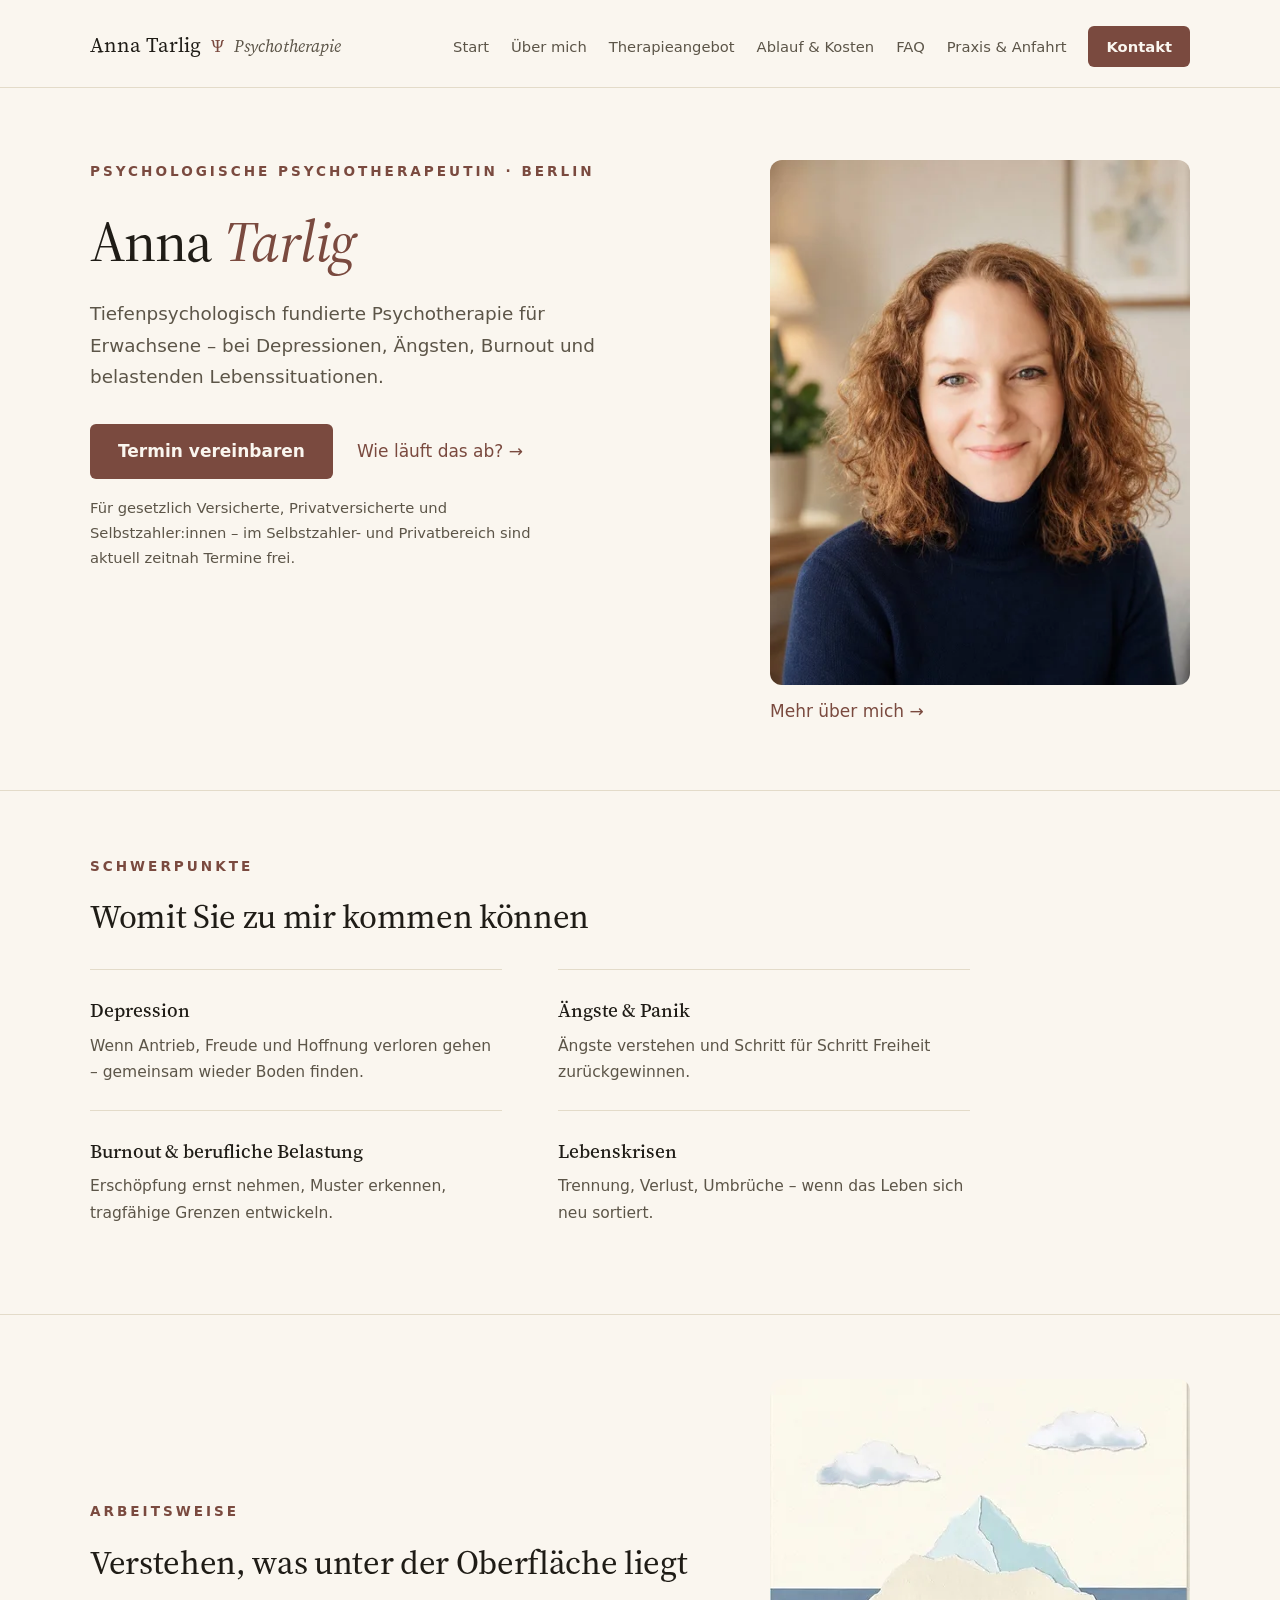
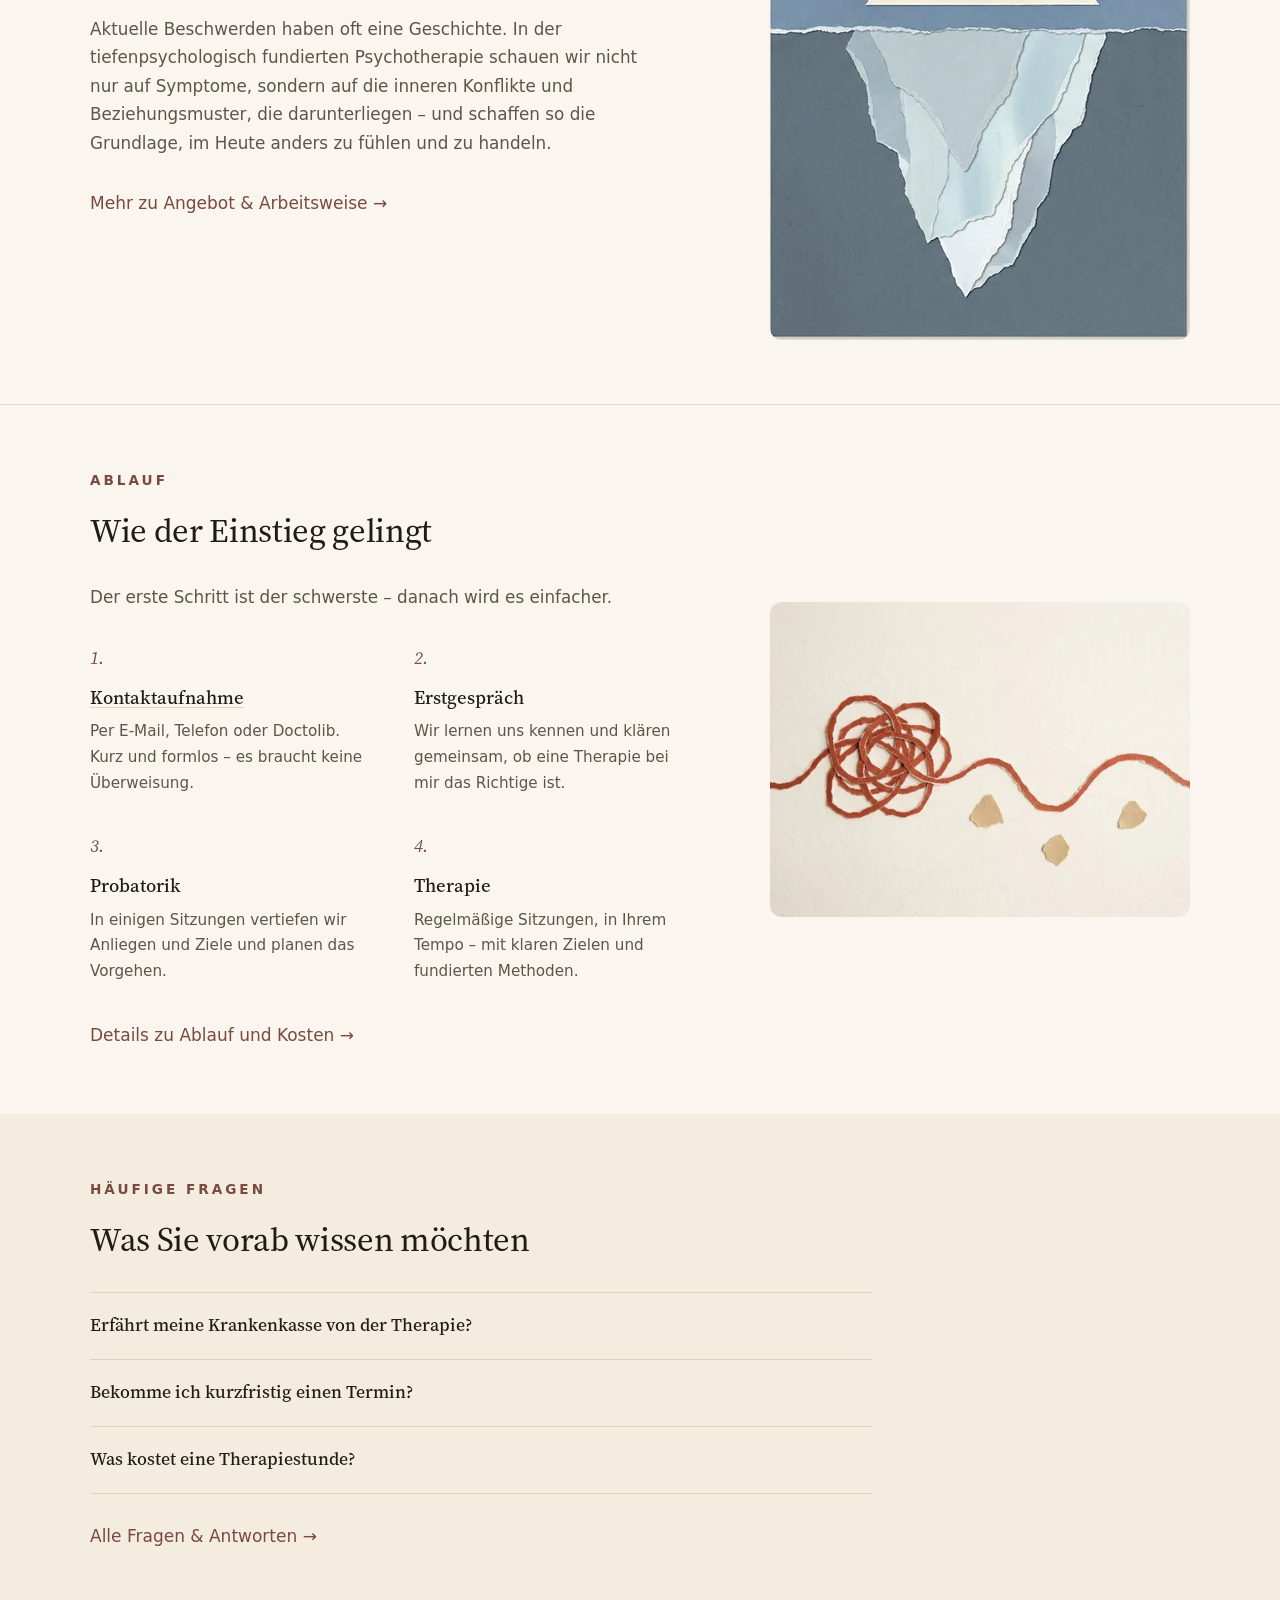
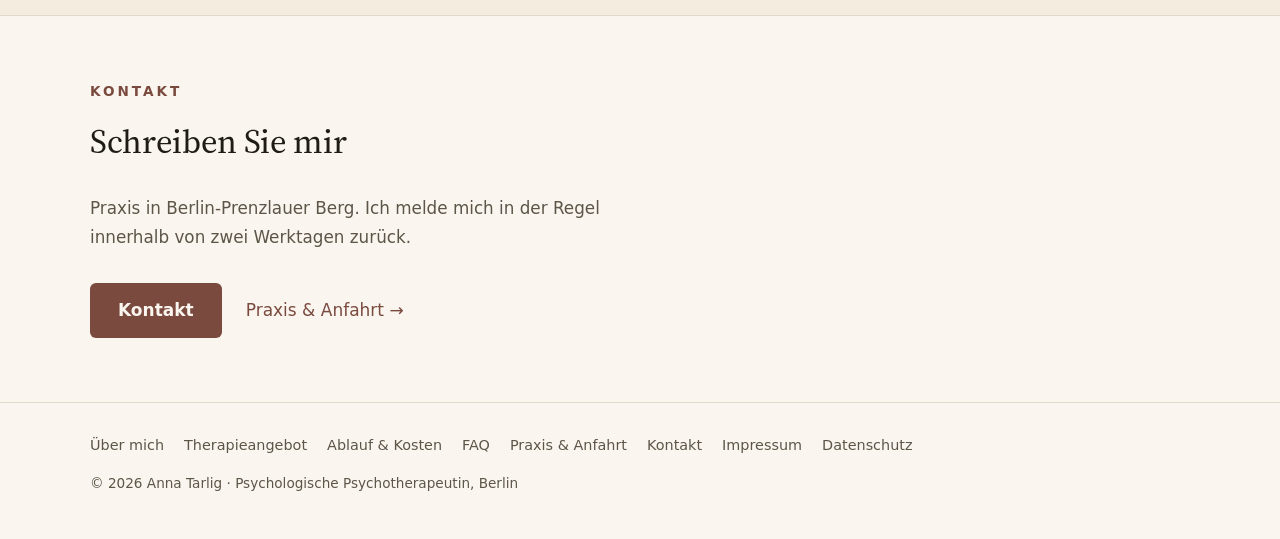
==== index.html @ 3200e22e "Deploy 22e30a7179754f30e84c5df879e52972595effe2 pragmat1c1/annatarlig-de@22e30a7179754f30e84c5df879e" ====
<!DOCTYPE html><html lang="de"> <head><meta charset="utf-8"><meta name="viewport" content="width=device-width, initial-scale=1"><title>Anna Tarlig – Psychologische Psychotherapeutin in Berlin</title><meta name="description" content="Psychotherapeutische Praxis Anna Tarlig in Berlin. Tiefenpsychologisch fundierte Psychotherapie für Erwachsene – bei Depressionen, Ängsten, Burnout und belastenden Lebenssituationen. Für gesetzlich Versicherte, Privatversicherte und Selbstzahler:innen."><link rel="canonical" href="https://annatarlig.de/"><link rel="icon" href="/favicon.ico" sizes="32x32"><link rel="icon" href="/favicon.svg" type="image/svg+xml"><link rel="icon" href="/favicon-96.png" type="image/png" sizes="96x96"><link rel="apple-touch-icon" href="/apple-touch-icon.png"><link rel="preload" href="/fonts/SourceSerif4Variable-Roman.woff2" as="font" type="font/woff2" crossorigin><meta property="og:type" content="website"><meta property="og:title" content="Anna Tarlig – Psychologische Psychotherapeutin in Berlin"><meta property="og:description" content="Psychotherapeutische Praxis Anna Tarlig in Berlin. Tiefenpsychologisch fundierte Psychotherapie für Erwachsene – bei Depressionen, Ängsten, Burnout und belastenden Lebenssituationen. Für gesetzlich Versicherte, Privatversicherte und Selbstzahler:innen."><meta property="og:url" content="https://annatarlig.de/"><meta property="og:locale" content="de_DE"><script defer src="https://api.pirsch.io/pa.js" id="pianjs" data-code="5ZBsIJ00FLK5OmA7HkaPPxYURW7zita1"></script><style>@font-face{font-family:"Source Serif 4";src:url(/fonts/SourceSerif4Variable-Roman.woff2) format("woff2-variations");font-weight:200 900;font-style:normal;font-display:swap}@font-face{font-family:"Source Serif 4";src:url(/fonts/SourceSerif4Variable-Italic.woff2) format("woff2-variations");font-weight:200 900;font-style:italic;font-display:swap}:root{--bg: #faf6ef;--surface: #f3ecdf;--ink: #1f1c16;--body: #423d33;--muted: #5c5548;--line: #e3dbc9;--line-strong: #ded3bc;--accent: #7a4a3f;--accent-dark: #5f382e;--serif: "Source Serif 4", Charter, Georgia, serif;--sans: ui-sans-serif, system-ui, -apple-system, "Segoe UI", sans-serif;--radius: 6px}*{box-sizing:border-box}html,body{overflow-x:clip}body{margin:0;background:var(--bg);color:var(--ink);font-family:var(--sans);font-size:17px;line-height:1.7;-webkit-font-smoothing:antialiased;text-rendering:optimizeLegibility}img,svg{max-width:100%;display:block}a{color:var(--accent)}a:hover{color:var(--accent-dark)}h1,h2,h3{font-family:var(--serif);font-weight:450;text-wrap:balance}.container{width:min(1100px,calc(100vw - 48px));margin-inline:auto}.site-header{position:sticky;top:0;z-index:20;background:#faf6efeb;backdrop-filter:blur(14px);-webkit-backdrop-filter:blur(14px);border-bottom:1px solid var(--line)}.header-inner{display:flex;justify-content:space-between;align-items:baseline;flex-wrap:wrap;gap:12px 32px;padding:26px 0 20px}.brand{font-family:var(--serif);font-size:1.3rem;color:var(--ink);text-decoration:none}.brand-sub{color:var(--muted);font-size:1.05rem;font-style:italic}.brand-psi{color:var(--accent);font-size:1.05rem;margin:0 .35em}.site-nav{display:flex;flex-wrap:wrap;align-items:center;gap:10px 22px;font-size:.92rem}.site-nav a{color:var(--muted);text-decoration:none}.site-nav a:hover{color:var(--ink)}.site-nav a.nav-cta{background:var(--accent);color:var(--bg);padding:8px 18px;border-radius:var(--radius);font-weight:600}.site-nav a.nav-cta:hover{background:var(--accent-dark);color:var(--bg)}.nav-toggle-box,.nav-toggle{display:none}@media(max-width:720px){.header-inner{align-items:center;padding:14px 0;gap:8px 16px}.nav-toggle{display:inline-block;font-size:1.1rem;line-height:1.2;color:var(--ink);cursor:pointer;padding:8px 14px;border:1px solid var(--line-strong);border-radius:var(--radius);user-select:none;-webkit-user-select:none}.brand-sub{font-size:.95rem}.nav-toggle-box{display:block;position:absolute;opacity:0;pointer-events:none}.nav-toggle-box:focus-visible~.nav-toggle{outline:2px solid var(--accent);outline-offset:2px}.site-nav{display:none;width:100%;flex-direction:column;align-items:flex-start;gap:2px;padding:4px 0 14px;font-size:1.05rem}.site-nav a{padding:9px 0}.site-nav a.nav-cta{margin-top:8px;padding:10px 22px}.nav-toggle-box:checked~.site-nav{display:flex}.steps{grid-template-columns:1fr}}.hero{padding:72px 0 64px}.hero-inner{display:flex;flex-wrap:wrap;align-items:flex-start;gap:48px 72px}.hero-text{flex:1 1 480px;min-width:0}.eyebrow{font-size:.85rem;letter-spacing:.22em;text-transform:uppercase;color:var(--accent);font-weight:600;margin:0 0 26px}.hero h1{font-size:clamp(2.4rem,5.5vw,3.6rem);line-height:1.1;letter-spacing:-.015em;margin:0 0 26px}.hero h1 em{font-style:italic;color:var(--accent)}.lede{font-size:1.15rem;color:var(--muted);max-width:30em;margin:0 0 32px}.hero-note{margin:16px 0 0;font-size:.92rem;color:var(--muted);max-width:32em}.hero-figure{flex:1 1 340px;max-width:420px;margin:0}.hero-figure img,.portrait{width:100%;height:auto;aspect-ratio:4 / 5;object-fit:cover;border-radius:12px}.hero-figure figcaption{padding-top:12px}.hero-portrait-link{position:relative;display:block}.hero-portrait-link:after{content:"Über mich →";position:absolute;right:14px;bottom:14px;background:#faf6efeb;color:var(--accent-dark);font-size:.9rem;font-weight:600;padding:7px 14px;border-radius:var(--radius);opacity:0;transform:translateY(4px);transition:opacity .18s ease,transform .18s ease;pointer-events:none}@media(hover:hover){.hero-portrait-link:hover:after{opacity:1;transform:none}}.btn{display:inline-block;padding:13px 28px;border-radius:var(--radius);font-weight:600;text-decoration:none}.btn-primary{background:var(--accent);color:var(--bg)}.btn-primary:hover{background:var(--accent-dark);color:var(--bg)}.btn-ghost{color:var(--accent);border:1px solid var(--line-strong)}.btn-ghost:hover{border-color:var(--accent);color:var(--accent-dark)}.btn-row{display:flex;flex-wrap:wrap;align-items:center;gap:14px 24px}.link-arrow{color:var(--accent);font-weight:500;text-decoration:none}.link-arrow:hover{text-decoration:underline}.section{border-top:1px solid var(--line);padding:64px 0}.section--surface{background:var(--surface);border-top:none}.section h2{font-size:2.1rem;letter-spacing:-.01em;margin:0 0 24px}.section .eyebrow{margin:0 0 10px}.section-intro{max-width:34em;color:var(--muted);font-size:1.05rem;margin:0 0 32px}.card-grid,.themes{display:grid;grid-template-columns:repeat(auto-fit,minmax(280px,1fr));column-gap:56px;margin-top:12px}@media(min-width:640px){.themes{grid-template-columns:repeat(2,1fr);max-width:880px}}.card,.theme{padding:24px 0;border-top:1px solid var(--line)}.card h3,.theme h3{font-weight:500;font-size:1.2rem;margin:0 0 6px}.card p,.theme p{margin:0;color:var(--muted);font-size:.97rem}.steps{display:grid;grid-template-columns:repeat(auto-fit,minmax(220px,1fr));gap:36px 40px;list-style:none;margin:0;padding:0;counter-reset:step}.steps li:before{counter-increment:step;content:counter(step) ".";display:block;font-family:var(--serif);font-style:italic;color:var(--accent);font-size:1.1rem;margin-bottom:8px}.steps h3{font-weight:500;font-size:1.15rem;margin:0 0 6px}.steps .step-link{color:inherit;text-decoration:underline;text-decoration-color:var(--line-strong);text-underline-offset:.18em}.steps .step-link:hover{color:var(--accent-dark);text-decoration-color:var(--accent-dark)}.steps p{margin:0;color:var(--muted);font-size:.95rem}.faq{max-width:46em}.faq details{border-top:1px solid var(--line-strong)}.faq details:last-child{border-bottom:1px solid var(--line-strong)}.faq summary{font-family:var(--serif);font-weight:500;font-size:1.1rem;padding:18px 0;cursor:pointer;list-style:none}.faq summary::-webkit-details-marker{display:none}.faq summary:hover{color:var(--accent)}.faq details p{margin:0;padding:0 0 20px;color:var(--muted);font-size:.97rem;max-width:38em}.page{padding:56px 0 72px}.page-narrow{max-width:44em}.page h1{font-size:clamp(2rem,4.5vw,2.8rem);line-height:1.15;letter-spacing:-.01em;margin:0 0 18px}.page .lede{font-size:1.12rem}.prose h2{font-size:1.6rem;margin:40px 0 14px}.prose h3{font-weight:500;font-size:1.2rem;margin:28px 0 10px}.prose p,.prose ul,.prose ol{color:var(--body);max-width:38em}.prose li{margin-bottom:6px}.note{background:var(--surface);border-radius:8px;padding:18px 22px;font-size:.95rem}.prose .steps{gap:32px 40px;margin:8px 0 12px}.prose .steps li:before{font-size:1.35rem;margin:0 0 4px}.prose .steps h3{margin:0 0 6px}.prose .steps p{margin:0}.media-row{display:grid;grid-template-columns:repeat(auto-fit,minmax(280px,1fr));gap:20px;margin:32px 0 36px}.media-row img{width:100%;height:450px;object-fit:cover;border-radius:12px}.map-tile{display:block;text-decoration:none}.map-credit{display:block;margin-top:6px;font-size:.78rem;color:var(--muted)}.media-split{display:flex;flex-wrap:wrap;align-items:center;gap:40px 72px}.media-split>div{flex:1 1 420px;min-width:0}.media-photo{flex:1 1 300px;width:100%;max-width:420px;height:auto;border-radius:12px;object-fit:cover}html{scroll-behavior:smooth}.prose h2[id],.prose h3[id]{scroll-margin-top:104px}.page-grid{display:grid;grid-template-columns:minmax(0,44em) 200px;gap:24px 80px;align-items:start}.page-grid>*{min-width:0}.toc{position:sticky;top:110px;border-left:1px solid var(--line);padding-left:20px}.toc-title{font-size:.72rem;letter-spacing:.18em;text-transform:uppercase;color:var(--muted);font-weight:600;margin:0 0 14px}.toc ul{list-style:none;margin:0;padding:0}.toc li{margin:0 0 9px}.toc li.toc-sub{padding-left:14px}.toc a{color:var(--muted);text-decoration:none;font-size:.88rem;line-height:1.4;display:inline-block}.toc a:hover{color:var(--ink)}.toc a.active{color:var(--accent);font-weight:600}@media(max-width:1080px){.toc{display:none}.page-grid{grid-template-columns:1fr}}.contact-grid{display:grid;grid-template-columns:repeat(auto-fit,minmax(260px,1fr));column-gap:56px}.contact-card{padding:24px 0;border-top:1px solid var(--line)}.contact-card h3{font-weight:500;font-size:1.2rem;margin:0 0 6px}.contact-card p{margin:0;color:var(--muted);font-size:.97rem}.footer{border-top:1px solid var(--line)}.footer-inner{padding:30px 0 44px;display:flex;flex-direction:column;gap:14px;color:var(--muted);font-size:.9rem}.footer-copy{font-size:.85rem}.footer-links{display:flex;flex-wrap:wrap;gap:8px 20px}.footer a{color:var(--muted);text-decoration:none}.footer a:hover{color:var(--ink)}@media(max-width:640px){.hero{padding:48px 0 40px}.section{padding:48px 0}.page{padding:40px 0 56px}}
</style></head> <body> <header class="site-header"> <div class="container header-inner"> <input type="checkbox" id="nav-toggle" class="nav-toggle-box" aria-label="Menü öffnen"> <a class="brand" href="/" aria-label="Anna Tarlig – Startseite">Anna Tarlig<span class="brand-psi" aria-hidden="true"> Ψ </span><span class="brand-sub">Psychotherapie</span></a> <label for="nav-toggle" class="nav-toggle" aria-label="Menü">☰</label> <nav class="site-nav" aria-label="Hauptnavigation"> <a href="/"> Start </a><a href="/ueber-mich"> Über mich </a><a href="/therapieangebot"> Therapieangebot </a><a href="/ablauf-und-kosten"> Ablauf &amp; Kosten </a><a href="/faq"> FAQ </a><a href="/anfahrt"> Praxis &amp; Anfahrt </a><a href="/kontakt" class="nav-cta"> Kontakt </a> </nav> </div> </header> <main>  <section class="hero"> <div class="container hero-inner"> <div class="hero-text"> <p class="eyebrow">Psychologische Psychotherapeutin · Berlin</p> <h1>Anna <em>Tarlig</em></h1> <p class="lede">
Tiefenpsychologisch fundierte Psychotherapie für Erwachsene – bei
          Depressionen, Ängsten, Burnout und belastenden Lebenssituationen.
</p> <div class="btn-row"> <a class="btn btn-primary" href="/kontakt">Termin vereinbaren</a> <a class="link-arrow" href="/ablauf-und-kosten">Wie läuft das ab? →</a> </div> <p class="hero-note">
Für gesetzlich Versicherte, Privatversicherte und Selbstzahler:innen –
          im Selbstzahler- und Privatbereich sind aktuell zeitnah Termine frei.
</p> </div> <figure class="hero-figure"> <a class="hero-portrait-link" href="/ueber-mich" tabindex="-1" aria-hidden="true"> <img src="/_astro/portrait-praxis.CuO0nkRI_16zUvw.webp" srcset="/_astro/portrait-praxis.CuO0nkRI_16zUvw.webp 1x, /_astro/portrait-praxis.CuO0nkRI_ZonUA0.webp 2x" alt="Portrait von Anna Tarlig" loading="lazy" decoding="async" width="480" height="600"> </a> <figcaption><a class="link-arrow" href="/ueber-mich">Mehr über mich →</a></figcaption> </figure> </div> </section> <section class="section"> <div class="container"> <p class="eyebrow">Schwerpunkte</p> <h2>Womit Sie zu mir kommen können</h2> <div class="themes"> <div class="theme"> <h3>Depression</h3> <p>Wenn Antrieb, Freude und Hoffnung verloren gehen – gemeinsam wieder Boden finden.</p> </div> <div class="theme"> <h3>Ängste &amp; Panik</h3> <p>Ängste verstehen und Schritt für Schritt Freiheit zurückgewinnen.</p> </div> <div class="theme"> <h3>Burnout &amp; berufliche Belastung</h3> <p>Erschöpfung ernst nehmen, Muster erkennen, tragfähige Grenzen entwickeln.</p> </div> <div class="theme"> <h3>Lebenskrisen</h3> <p>Trennung, Verlust, Umbrüche – wenn das Leben sich neu sortiert.</p> </div> </div> </div> </section> <section class="section"> <div class="container media-split"> <div> <p class="eyebrow">Arbeitsweise</p> <h2>Verstehen, was unter der Oberfläche liegt</h2> <p class="section-intro">
Aktuelle Beschwerden haben oft eine Geschichte. In der tiefenpsychologisch
          fundierten Psychotherapie schauen wir nicht nur auf Symptome, sondern auf die
          inneren Konflikte und Beziehungsmuster, die darunterliegen – und schaffen so
          die Grundlage, im Heute anders zu fühlen und zu handeln.
</p> <p style="margin: 0;"> <a class="link-arrow" href="/therapieangebot">Mehr zu Angebot &amp; Arbeitsweise →</a> </p> </div> <img src="/_astro/arbeitsweise-eisberg.Cpm59kgZ_xOhEl.webp" srcset="/_astro/arbeitsweise-eisberg.Cpm59kgZ_xOhEl.webp 1x, /_astro/arbeitsweise-eisberg.Cpm59kgZ_1yjqng.webp 2x" alt="Illustration eines Eisbergs: die kleine Spitze über der Wasserlinie, der größte Teil darunter" loading="lazy" decoding="async" width="420" height="561" class="media-photo"> </div> </section> <section class="section"> <div class="container media-split"> <div> <p class="eyebrow">Ablauf</p> <h2>Wie der Einstieg gelingt</h2> <p class="section-intro">Der erste Schritt ist der schwerste – danach wird es einfacher.</p> <ol class="steps"> <li> <h3><a href="/kontakt" class="step-link">Kontaktaufnahme</a></h3> <p>Per E-Mail, Telefon oder Doctolib. Kurz und formlos – es braucht keine Überweisung.</p> </li> <li> <h3>Erstgespräch</h3> <p>Wir lernen uns kennen und klären gemeinsam, ob eine Therapie bei mir das Richtige ist.</p> </li> <li> <h3>Probatorik</h3> <p>In einigen Sitzungen vertiefen wir Anliegen und Ziele und planen das Vorgehen.</p> </li> <li> <h3>Therapie</h3> <p>Regelmäßige Sitzungen, in Ihrem Tempo – mit klaren Zielen und fundierten Methoden.</p> </li> </ol> <p style="margin: 36px 0 0;"> <a class="link-arrow" href="/ablauf-und-kosten">Details zu Ablauf und Kosten →</a> </p> </div> <img src="/_astro/einstieg-knoten.Du-pNVfa_Z1ernKl.webp" srcset="/_astro/einstieg-knoten.Du-pNVfa_Z1ernKl.webp 1x, /_astro/einstieg-knoten.Du-pNVfa_Ze3Qzv.webp 2x" alt="Illustration: ein verworrener Faden entwirrt sich zu einer ruhigen Linie" loading="lazy" decoding="async" width="500" height="374" class="media-photo"> </div> </section> <section class="section section--surface"> <div class="container"> <p class="eyebrow">Häufige Fragen</p> <h2>Was Sie vorab wissen möchten</h2> <div class="faq"> <details> <summary>Erfährt meine Krankenkasse von der Therapie?</summary> <p>
Nicht, wenn Sie die Therapie selbst zahlen. Es entsteht kein Eintrag bei Ihrer
            Krankenkasse und keine Diagnose in Ihrer Versichertenakte.
</p> </details> <details> <summary>Bekomme ich kurzfristig einen Termin?</summary> <p>
Kassenfinanzierte Therapieplätze sind begrenzt – dort kann es zu Wartezeiten
            kommen. Im privat finanzierten Bereich bestehen derzeit freie Kapazitäten;
            ein Erstgespräch ist meist innerhalb weniger Tage möglich.
</p> </details> <details> <summary>Was kostet eine Therapiestunde?</summary> <p>
Die Abrechnung erfolgt nach der Gebührenordnung für Psychotherapeuten. Details
            finden Sie unter <a href="/ablauf-und-kosten">Ablauf &amp; Kosten</a>.
</p> </details> </div> <p style="margin: 28px 0 0;"> <a class="link-arrow" href="/faq">Alle Fragen &amp; Antworten →</a> </p> </div> </section> <section class="section"> <div class="container"> <p class="eyebrow">Kontakt</p> <h2>Schreiben Sie mir</h2> <p class="section-intro">
Praxis in Berlin-Prenzlauer Berg. Ich melde mich in der Regel innerhalb von zwei
        Werktagen zurück.
</p> <div class="btn-row"> <a class="btn btn-primary" href="/kontakt">Kontakt</a> <a class="link-arrow" href="/anfahrt">Praxis &amp; Anfahrt →</a> </div> </div> </section>  </main> <footer class="footer"> <div class="container footer-inner"> <nav class="footer-links" aria-label="Seitenübersicht"> <a href="/ueber-mich">Über mich</a> <a href="/therapieangebot">Therapieangebot</a> <a href="/ablauf-und-kosten">Ablauf &amp; Kosten</a> <a href="/faq">FAQ</a> <a href="/anfahrt">Praxis &amp; Anfahrt</a> <a href="/kontakt">Kontakt</a> <a href="/impressum">Impressum</a> <a href="/datenschutz">Datenschutz</a> </nav> <span class="footer-copy">&copy; 2026 Anna Tarlig · Psychologische Psychotherapeutin, Berlin</span> </div> </footer> </body></html>
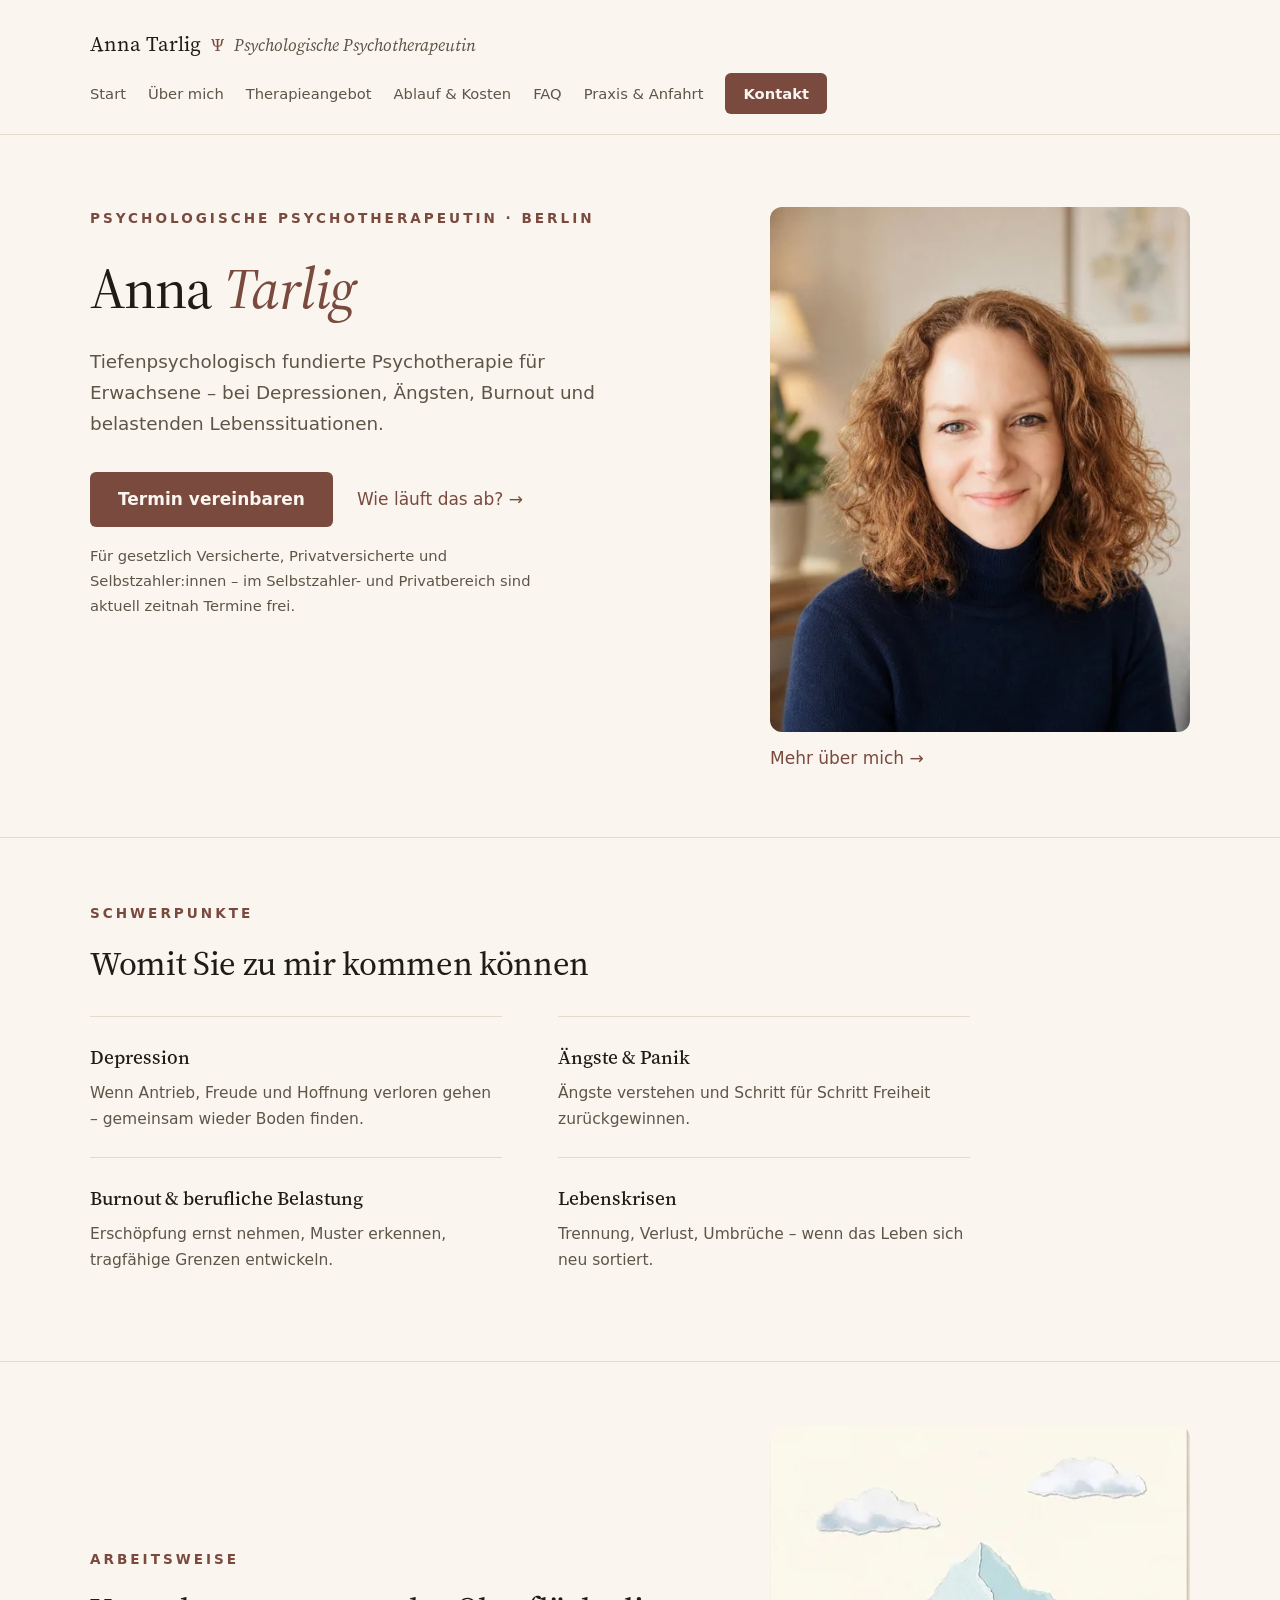
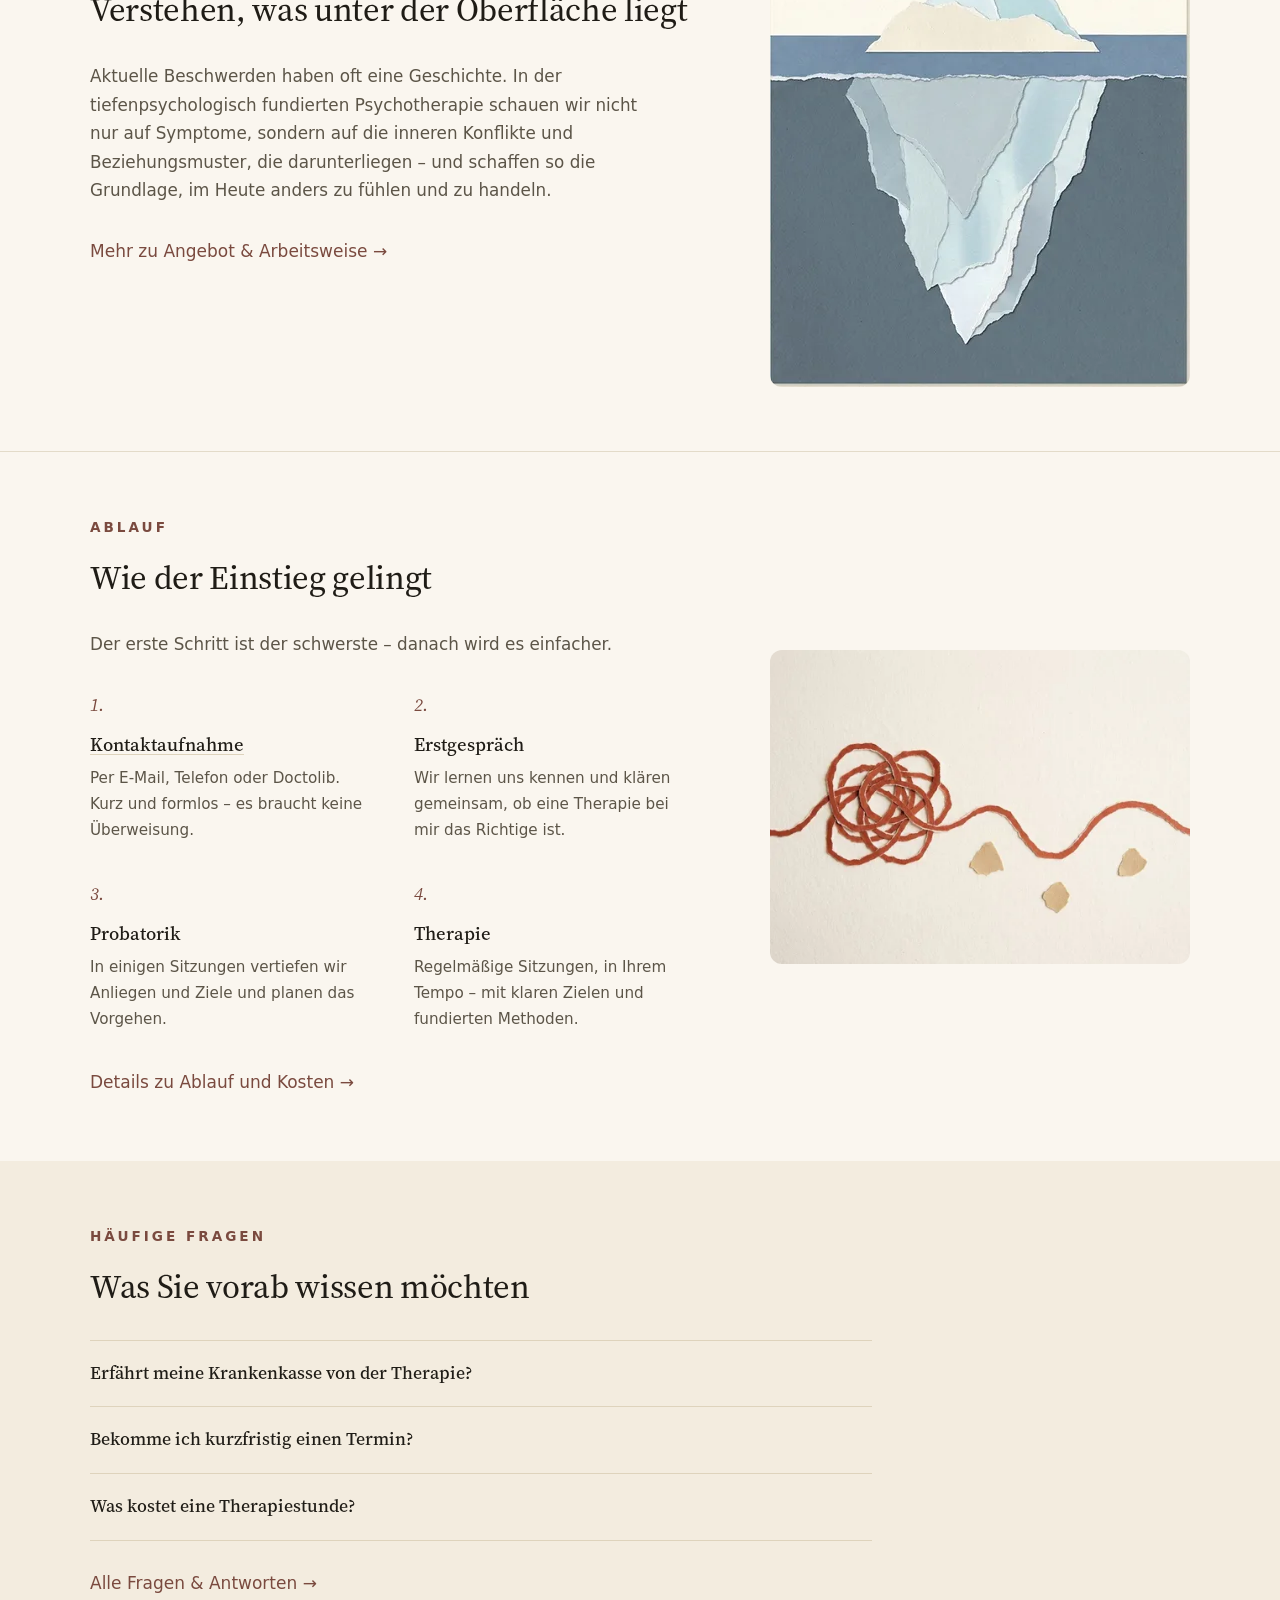
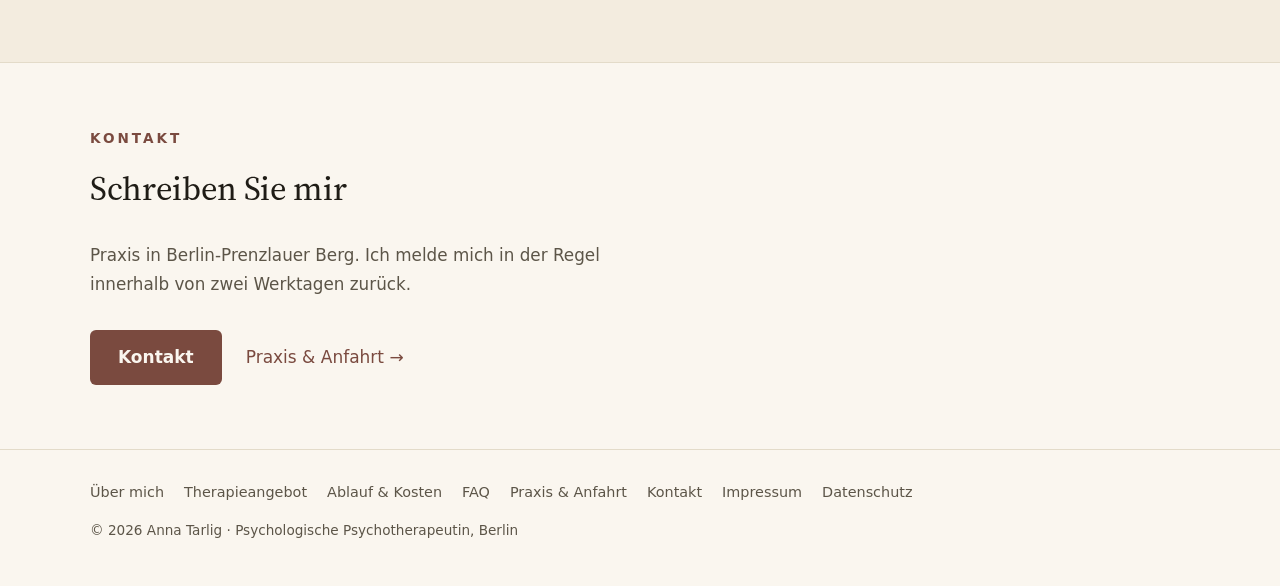
==== commit 4590928c: "Deploy a2d507a23e768c5dd27d3b15796784d0c03cbc42 pragmat1c1/annatarlig-de@a2d507a23e768c5dd27d3b15796" ====
--- a/index.html
+++ b/index.html
@@ -1,5 +1,5 @@
-<!DOCTYPE html><html lang="de"> <head><meta charset="utf-8"><meta name="viewport" content="width=device-width, initial-scale=1"><title>Anna Tarlig – Psychologische Psychotherapeutin in Berlin</title><meta name="description" content="Psychotherapeutische Praxis Anna Tarlig in Berlin. Tiefenpsychologisch fundierte Psychotherapie für Erwachsene – bei Depressionen, Ängsten, Burnout und belastenden Lebenssituationen. Für gesetzlich Versicherte, Privatversicherte und Selbstzahler:innen."><link rel="canonical" href="https://annatarlig.de/"><link rel="icon" href="/favicon.ico" sizes="32x32"><link rel="icon" href="/favicon.svg" type="image/svg+xml"><link rel="icon" href="/favicon-96.png" type="image/png" sizes="96x96"><link rel="apple-touch-icon" href="/apple-touch-icon.png"><link rel="preload" href="/fonts/SourceSerif4Variable-Roman.woff2" as="font" type="font/woff2" crossorigin><meta property="og:type" content="website"><meta property="og:title" content="Anna Tarlig – Psychologische Psychotherapeutin in Berlin"><meta property="og:description" content="Psychotherapeutische Praxis Anna Tarlig in Berlin. Tiefenpsychologisch fundierte Psychotherapie für Erwachsene – bei Depressionen, Ängsten, Burnout und belastenden Lebenssituationen. Für gesetzlich Versicherte, Privatversicherte und Selbstzahler:innen."><meta property="og:url" content="https://annatarlig.de/"><meta property="og:locale" content="de_DE"><script defer src="https://api.pirsch.io/pa.js" id="pianjs" data-code="5ZBsIJ00FLK5OmA7HkaPPxYURW7zita1"></script><style>@font-face{font-family:"Source Serif 4";src:url(/fonts/SourceSerif4Variable-Roman.woff2) format("woff2-variations");font-weight:200 900;font-style:normal;font-display:swap}@font-face{font-family:"Source Serif 4";src:url(/fonts/SourceSerif4Variable-Italic.woff2) format("woff2-variations");font-weight:200 900;font-style:italic;font-display:swap}:root{--bg: #faf6ef;--surface: #f3ecdf;--ink: #1f1c16;--body: #423d33;--muted: #5c5548;--line: #e3dbc9;--line-strong: #ded3bc;--accent: #7a4a3f;--accent-dark: #5f382e;--serif: "Source Serif 4", Charter, Georgia, serif;--sans: ui-sans-serif, system-ui, -apple-system, "Segoe UI", sans-serif;--radius: 6px}*{box-sizing:border-box}html,body{overflow-x:clip}body{margin:0;background:var(--bg);color:var(--ink);font-family:var(--sans);font-size:17px;line-height:1.7;-webkit-font-smoothing:antialiased;text-rendering:optimizeLegibility}img,svg{max-width:100%;display:block}a{color:var(--accent)}a:hover{color:var(--accent-dark)}h1,h2,h3{font-family:var(--serif);font-weight:450;text-wrap:balance}.container{width:min(1100px,calc(100vw - 48px));margin-inline:auto}.site-header{position:sticky;top:0;z-index:20;background:#faf6efeb;backdrop-filter:blur(14px);-webkit-backdrop-filter:blur(14px);border-bottom:1px solid var(--line)}.header-inner{display:flex;justify-content:space-between;align-items:baseline;flex-wrap:wrap;gap:12px 32px;padding:26px 0 20px}.brand{font-family:var(--serif);font-size:1.3rem;color:var(--ink);text-decoration:none}.brand-sub{color:var(--muted);font-size:1.05rem;font-style:italic}.brand-psi{color:var(--accent);font-size:1.05rem;margin:0 .35em}.site-nav{display:flex;flex-wrap:wrap;align-items:center;gap:10px 22px;font-size:.92rem}.site-nav a{color:var(--muted);text-decoration:none}.site-nav a:hover{color:var(--ink)}.site-nav a.nav-cta{background:var(--accent);color:var(--bg);padding:8px 18px;border-radius:var(--radius);font-weight:600}.site-nav a.nav-cta:hover{background:var(--accent-dark);color:var(--bg)}.nav-toggle-box,.nav-toggle{display:none}@media(max-width:720px){.header-inner{align-items:center;padding:14px 0;gap:8px 16px}.nav-toggle{display:inline-block;font-size:1.1rem;line-height:1.2;color:var(--ink);cursor:pointer;padding:8px 14px;border:1px solid var(--line-strong);border-radius:var(--radius);user-select:none;-webkit-user-select:none}.brand-sub{font-size:.95rem}.nav-toggle-box{display:block;position:absolute;opacity:0;pointer-events:none}.nav-toggle-box:focus-visible~.nav-toggle{outline:2px solid var(--accent);outline-offset:2px}.site-nav{display:none;width:100%;flex-direction:column;align-items:flex-start;gap:2px;padding:4px 0 14px;font-size:1.05rem}.site-nav a{padding:9px 0}.site-nav a.nav-cta{margin-top:8px;padding:10px 22px}.nav-toggle-box:checked~.site-nav{display:flex}.steps{grid-template-columns:1fr}}.hero{padding:72px 0 64px}.hero-inner{display:flex;flex-wrap:wrap;align-items:flex-start;gap:48px 72px}.hero-text{flex:1 1 480px;min-width:0}.eyebrow{font-size:.85rem;letter-spacing:.22em;text-transform:uppercase;color:var(--accent);font-weight:600;margin:0 0 26px}.hero h1{font-size:clamp(2.4rem,5.5vw,3.6rem);line-height:1.1;letter-spacing:-.015em;margin:0 0 26px}.hero h1 em{font-style:italic;color:var(--accent)}.lede{font-size:1.15rem;color:var(--muted);max-width:30em;margin:0 0 32px}.hero-note{margin:16px 0 0;font-size:.92rem;color:var(--muted);max-width:32em}.hero-figure{flex:1 1 340px;max-width:420px;margin:0}.hero-figure img,.portrait{width:100%;height:auto;aspect-ratio:4 / 5;object-fit:cover;border-radius:12px}.hero-figure figcaption{padding-top:12px}.hero-portrait-link{position:relative;display:block}.hero-portrait-link:after{content:"Über mich →";position:absolute;right:14px;bottom:14px;background:#faf6efeb;color:var(--accent-dark);font-size:.9rem;font-weight:600;padding:7px 14px;border-radius:var(--radius);opacity:0;transform:translateY(4px);transition:opacity .18s ease,transform .18s ease;pointer-events:none}@media(hover:hover){.hero-portrait-link:hover:after{opacity:1;transform:none}}.btn{display:inline-block;padding:13px 28px;border-radius:var(--radius);font-weight:600;text-decoration:none}.btn-primary{background:var(--accent);color:var(--bg)}.btn-primary:hover{background:var(--accent-dark);color:var(--bg)}.btn-ghost{color:var(--accent);border:1px solid var(--line-strong)}.btn-ghost:hover{border-color:var(--accent);color:var(--accent-dark)}.btn-row{display:flex;flex-wrap:wrap;align-items:center;gap:14px 24px}.link-arrow{color:var(--accent);font-weight:500;text-decoration:none}.link-arrow:hover{text-decoration:underline}.section{border-top:1px solid var(--line);padding:64px 0}.section--surface{background:var(--surface);border-top:none}.section h2{font-size:2.1rem;letter-spacing:-.01em;margin:0 0 24px}.section .eyebrow{margin:0 0 10px}.section-intro{max-width:34em;color:var(--muted);font-size:1.05rem;margin:0 0 32px}.card-grid,.themes{display:grid;grid-template-columns:repeat(auto-fit,minmax(280px,1fr));column-gap:56px;margin-top:12px}@media(min-width:640px){.themes{grid-template-columns:repeat(2,1fr);max-width:880px}}.card,.theme{padding:24px 0;border-top:1px solid var(--line)}.card h3,.theme h3{font-weight:500;font-size:1.2rem;margin:0 0 6px}.card p,.theme p{margin:0;color:var(--muted);font-size:.97rem}.steps{display:grid;grid-template-columns:repeat(auto-fit,minmax(220px,1fr));gap:36px 40px;list-style:none;margin:0;padding:0;counter-reset:step}.steps li:before{counter-increment:step;content:counter(step) ".";display:block;font-family:var(--serif);font-style:italic;color:var(--accent);font-size:1.1rem;margin-bottom:8px}.steps h3{font-weight:500;font-size:1.15rem;margin:0 0 6px}.steps .step-link{color:inherit;text-decoration:underline;text-decoration-color:var(--line-strong);text-underline-offset:.18em}.steps .step-link:hover{color:var(--accent-dark);text-decoration-color:var(--accent-dark)}.steps p{margin:0;color:var(--muted);font-size:.95rem}.faq{max-width:46em}.faq details{border-top:1px solid var(--line-strong)}.faq details:last-child{border-bottom:1px solid var(--line-strong)}.faq summary{font-family:var(--serif);font-weight:500;font-size:1.1rem;padding:18px 0;cursor:pointer;list-style:none}.faq summary::-webkit-details-marker{display:none}.faq summary:hover{color:var(--accent)}.faq details p{margin:0;padding:0 0 20px;color:var(--muted);font-size:.97rem;max-width:38em}.page{padding:56px 0 72px}.page-narrow{max-width:44em}.page h1{font-size:clamp(2rem,4.5vw,2.8rem);line-height:1.15;letter-spacing:-.01em;margin:0 0 18px}.page .lede{font-size:1.12rem}.prose h2{font-size:1.6rem;margin:40px 0 14px}.prose h3{font-weight:500;font-size:1.2rem;margin:28px 0 10px}.prose p,.prose ul,.prose ol{color:var(--body);max-width:38em}.prose li{margin-bottom:6px}.note{background:var(--surface);border-radius:8px;padding:18px 22px;font-size:.95rem}.prose .steps{gap:32px 40px;margin:8px 0 12px}.prose .steps li:before{font-size:1.35rem;margin:0 0 4px}.prose .steps h3{margin:0 0 6px}.prose .steps p{margin:0}.media-row{display:grid;grid-template-columns:repeat(auto-fit,minmax(280px,1fr));gap:20px;margin:32px 0 36px}.media-row img{width:100%;height:450px;object-fit:cover;border-radius:12px}.map-tile{display:block;text-decoration:none}.map-credit{display:block;margin-top:6px;font-size:.78rem;color:var(--muted)}.media-split{display:flex;flex-wrap:wrap;align-items:center;gap:40px 72px}.media-split>div{flex:1 1 420px;min-width:0}.media-photo{flex:1 1 300px;width:100%;max-width:420px;height:auto;border-radius:12px;object-fit:cover}html{scroll-behavior:smooth}.prose h2[id],.prose h3[id]{scroll-margin-top:104px}.page-grid{display:grid;grid-template-columns:minmax(0,44em) 200px;gap:24px 80px;align-items:start}.page-grid>*{min-width:0}.toc{position:sticky;top:110px;border-left:1px solid var(--line);padding-left:20px}.toc-title{font-size:.72rem;letter-spacing:.18em;text-transform:uppercase;color:var(--muted);font-weight:600;margin:0 0 14px}.toc ul{list-style:none;margin:0;padding:0}.toc li{margin:0 0 9px}.toc li.toc-sub{padding-left:14px}.toc a{color:var(--muted);text-decoration:none;font-size:.88rem;line-height:1.4;display:inline-block}.toc a:hover{color:var(--ink)}.toc a.active{color:var(--accent);font-weight:600}@media(max-width:1080px){.toc{display:none}.page-grid{grid-template-columns:1fr}}.contact-grid{display:grid;grid-template-columns:repeat(auto-fit,minmax(260px,1fr));column-gap:56px}.contact-card{padding:24px 0;border-top:1px solid var(--line)}.contact-card h3{font-weight:500;font-size:1.2rem;margin:0 0 6px}.contact-card p{margin:0;color:var(--muted);font-size:.97rem}.footer{border-top:1px solid var(--line)}.footer-inner{padding:30px 0 44px;display:flex;flex-direction:column;gap:14px;color:var(--muted);font-size:.9rem}.footer-copy{font-size:.85rem}.footer-links{display:flex;flex-wrap:wrap;gap:8px 20px}.footer a{color:var(--muted);text-decoration:none}.footer a:hover{color:var(--ink)}@media(max-width:640px){.hero{padding:48px 0 40px}.section{padding:48px 0}.page{padding:40px 0 56px}}
-</style></head> <body> <header class="site-header"> <div class="container header-inner"> <input type="checkbox" id="nav-toggle" class="nav-toggle-box" aria-label="Menü öffnen"> <a class="brand" href="/" aria-label="Anna Tarlig – Startseite">Anna Tarlig<span class="brand-psi" aria-hidden="true"> Ψ </span><span class="brand-sub">Psychotherapie</span></a> <label for="nav-toggle" class="nav-toggle" aria-label="Menü">☰</label> <nav class="site-nav" aria-label="Hauptnavigation"> <a href="/"> Start </a><a href="/ueber-mich"> Über mich </a><a href="/therapieangebot"> Therapieangebot </a><a href="/ablauf-und-kosten"> Ablauf &amp; Kosten </a><a href="/faq"> FAQ </a><a href="/anfahrt"> Praxis &amp; Anfahrt </a><a href="/kontakt" class="nav-cta"> Kontakt </a> </nav> </div> </header> <main>  <section class="hero"> <div class="container hero-inner"> <div class="hero-text"> <p class="eyebrow">Psychologische Psychotherapeutin · Berlin</p> <h1>Anna <em>Tarlig</em></h1> <p class="lede">
+<!DOCTYPE html><html lang="de"> <head><meta charset="utf-8"><meta name="viewport" content="width=device-width, initial-scale=1"><title>Anna Tarlig – Psychologische Psychotherapeutin in Berlin</title><meta name="description" content="Psychotherapeutische Praxis Anna Tarlig in Berlin. Tiefenpsychologisch fundierte Psychotherapie für Erwachsene – bei Depressionen, Ängsten, Burnout und belastenden Lebenssituationen. Für gesetzlich Versicherte, Privatversicherte und Selbstzahler:innen."><link rel="canonical" href="https://annatarlig.de/"><link rel="icon" href="/favicon.ico" sizes="32x32"><link rel="icon" href="/favicon.svg" type="image/svg+xml"><link rel="icon" href="/favicon-96.png" type="image/png" sizes="96x96"><link rel="apple-touch-icon" href="/apple-touch-icon.png"><link rel="preload" href="/fonts/SourceSerif4Variable-Roman.woff2" as="font" type="font/woff2" crossorigin><meta property="og:type" content="website"><meta property="og:title" content="Anna Tarlig – Psychologische Psychotherapeutin in Berlin"><meta property="og:description" content="Psychotherapeutische Praxis Anna Tarlig in Berlin. Tiefenpsychologisch fundierte Psychotherapie für Erwachsene – bei Depressionen, Ängsten, Burnout und belastenden Lebenssituationen. Für gesetzlich Versicherte, Privatversicherte und Selbstzahler:innen."><meta property="og:url" content="https://annatarlig.de/"><meta property="og:locale" content="de_DE"><script defer src="https://api.pirsch.io/pa.js" id="pianjs" data-code="5ZBsIJ00FLK5OmA7HkaPPxYURW7zita1"></script><style>@font-face{font-family:"Source Serif 4";src:url(/fonts/SourceSerif4Variable-Roman.woff2) format("woff2-variations");font-weight:200 900;font-style:normal;font-display:swap}@font-face{font-family:"Source Serif 4";src:url(/fonts/SourceSerif4Variable-Italic.woff2) format("woff2-variations");font-weight:200 900;font-style:italic;font-display:swap}:root{--bg: #faf6ef;--surface: #f3ecdf;--ink: #1f1c16;--body: #423d33;--muted: #5c5548;--line: #e3dbc9;--line-strong: #ded3bc;--accent: #7a4a3f;--accent-dark: #5f382e;--serif: "Source Serif 4", Charter, Georgia, serif;--sans: ui-sans-serif, system-ui, -apple-system, "Segoe UI", sans-serif;--radius: 6px}*{box-sizing:border-box}html,body{overflow-x:clip}body{margin:0;background:var(--bg);color:var(--ink);font-family:var(--sans);font-size:17px;line-height:1.7;-webkit-font-smoothing:antialiased;text-rendering:optimizeLegibility}img,svg{max-width:100%;display:block}a{color:var(--accent)}a:hover{color:var(--accent-dark)}h1,h2,h3{font-family:var(--serif);font-weight:450;text-wrap:balance}.container{width:min(1100px,calc(100vw - 48px));margin-inline:auto}.site-header{position:sticky;top:0;z-index:20;background:#faf6efeb;backdrop-filter:blur(14px);-webkit-backdrop-filter:blur(14px);border-bottom:1px solid var(--line)}.header-inner{display:flex;justify-content:space-between;align-items:baseline;flex-wrap:wrap;gap:12px 32px;padding:26px 0 20px}.brand{font-family:var(--serif);font-size:1.3rem;color:var(--ink);text-decoration:none}.brand-sub{color:var(--muted);font-size:1.05rem;font-style:italic}.brand-psi{color:var(--accent);font-size:1.05rem;margin:0 .35em}.site-nav{display:flex;flex-wrap:wrap;align-items:center;gap:10px 22px;font-size:.92rem}.site-nav a{color:var(--muted);text-decoration:none}.site-nav a:hover{color:var(--ink)}.site-nav a.nav-cta{background:var(--accent);color:var(--bg);padding:8px 18px;border-radius:var(--radius);font-weight:600}.site-nav a.nav-cta:hover{background:var(--accent-dark);color:var(--bg)}.nav-toggle-box,.nav-toggle{display:none}@media(max-width:720px){.header-inner{align-items:center;padding:14px 0;gap:8px 16px}.nav-toggle{display:inline-block;font-size:1.1rem;line-height:1.2;color:var(--ink);cursor:pointer;padding:8px 14px;border:1px solid var(--line-strong);border-radius:var(--radius);user-select:none;-webkit-user-select:none}.brand-sub{display:none}.nav-toggle-box{display:block;position:absolute;opacity:0;pointer-events:none}.nav-toggle-box:focus-visible~.nav-toggle{outline:2px solid var(--accent);outline-offset:2px}.site-nav{display:none;width:100%;flex-direction:column;align-items:flex-start;gap:2px;padding:4px 0 14px;font-size:1.05rem}.site-nav a{padding:9px 0}.site-nav a.nav-cta{margin-top:8px;padding:10px 22px}.nav-toggle-box:checked~.site-nav{display:flex}.steps{grid-template-columns:1fr}}.hero{padding:72px 0 64px}.hero-inner{display:flex;flex-wrap:wrap;align-items:flex-start;gap:48px 72px}.hero-text{flex:1 1 480px;min-width:0}.eyebrow{font-size:.85rem;letter-spacing:.22em;text-transform:uppercase;color:var(--accent);font-weight:600;margin:0 0 26px}.hero h1{font-size:clamp(2.4rem,5.5vw,3.6rem);line-height:1.1;letter-spacing:-.015em;margin:0 0 26px}.hero h1 em{font-style:italic;color:var(--accent)}.lede{font-size:1.15rem;color:var(--muted);max-width:30em;margin:0 0 32px}.hero-note{margin:16px 0 0;font-size:.92rem;color:var(--muted);max-width:32em}.hero-figure{flex:1 1 340px;max-width:420px;margin:0}.hero-figure img,.portrait{width:100%;height:auto;aspect-ratio:4 / 5;object-fit:cover;border-radius:12px}.hero-figure figcaption{padding-top:12px}.hero-portrait-link{position:relative;display:block}.hero-portrait-link:after{content:"Über mich →";position:absolute;right:14px;bottom:14px;background:#faf6efeb;color:var(--accent-dark);font-size:.9rem;font-weight:600;padding:7px 14px;border-radius:var(--radius);opacity:0;transform:translateY(4px);transition:opacity .18s ease,transform .18s ease;pointer-events:none}@media(hover:hover){.hero-portrait-link:hover:after{opacity:1;transform:none}}.btn{display:inline-block;padding:13px 28px;border-radius:var(--radius);font-weight:600;text-decoration:none}.btn-primary{background:var(--accent);color:var(--bg)}.btn-primary:hover{background:var(--accent-dark);color:var(--bg)}.btn-ghost{color:var(--accent);border:1px solid var(--line-strong)}.btn-ghost:hover{border-color:var(--accent);color:var(--accent-dark)}.btn-row{display:flex;flex-wrap:wrap;align-items:center;gap:14px 24px}.link-arrow{color:var(--accent);font-weight:500;text-decoration:none}.link-arrow:hover{text-decoration:underline}.section{border-top:1px solid var(--line);padding:64px 0}.section--surface{background:var(--surface);border-top:none}.section h2{font-size:2.1rem;letter-spacing:-.01em;margin:0 0 24px}.section .eyebrow{margin:0 0 10px}.section-intro{max-width:34em;color:var(--muted);font-size:1.05rem;margin:0 0 32px}.card-grid,.themes{display:grid;grid-template-columns:repeat(auto-fit,minmax(280px,1fr));column-gap:56px;margin-top:12px}@media(min-width:640px){.themes{grid-template-columns:repeat(2,1fr);max-width:880px}}.card,.theme{padding:24px 0;border-top:1px solid var(--line)}.card h3,.theme h3{font-weight:500;font-size:1.2rem;margin:0 0 6px}.card p,.theme p{margin:0;color:var(--muted);font-size:.97rem}.steps{display:grid;grid-template-columns:repeat(auto-fit,minmax(220px,1fr));gap:36px 40px;list-style:none;margin:0;padding:0;counter-reset:step}.steps li:before{counter-increment:step;content:counter(step) ".";display:block;font-family:var(--serif);font-style:italic;color:var(--accent);font-size:1.1rem;margin-bottom:8px}.steps h3{font-weight:500;font-size:1.15rem;margin:0 0 6px}.steps .step-link{color:inherit;text-decoration:underline;text-decoration-color:var(--line-strong);text-underline-offset:.18em}.steps .step-link:hover{color:var(--accent-dark);text-decoration-color:var(--accent-dark)}.steps p{margin:0;color:var(--muted);font-size:.95rem}.faq{max-width:46em}.faq details{border-top:1px solid var(--line-strong)}.faq details:last-child{border-bottom:1px solid var(--line-strong)}.faq summary{font-family:var(--serif);font-weight:500;font-size:1.1rem;padding:18px 0;cursor:pointer;list-style:none}.faq summary::-webkit-details-marker{display:none}.faq summary:hover{color:var(--accent)}.faq details p{margin:0;padding:0 0 20px;color:var(--muted);font-size:.97rem;max-width:38em}.page{padding:56px 0 72px}.page-narrow{max-width:44em}.page h1{font-size:clamp(2rem,4.5vw,2.8rem);line-height:1.15;letter-spacing:-.01em;margin:0 0 18px}.page .lede{font-size:1.12rem}.prose h2{font-size:1.6rem;margin:40px 0 14px}.prose h3{font-weight:500;font-size:1.2rem;margin:28px 0 10px}.prose p,.prose ul,.prose ol{color:var(--body);max-width:38em}.prose li{margin-bottom:6px}.note{background:var(--surface);border-radius:8px;padding:18px 22px;font-size:.95rem}.prose .steps{gap:32px 40px;margin:8px 0 12px}.prose .steps li:before{font-size:1.35rem;margin:0 0 4px}.prose .steps h3{margin:0 0 6px}.prose .steps p{margin:0}.media-row{display:grid;grid-template-columns:repeat(auto-fit,minmax(280px,1fr));gap:20px;margin:32px 0 36px}.media-row img{width:100%;height:450px;object-fit:cover;border-radius:12px}.map-tile{display:block;text-decoration:none}.map-credit{display:block;margin-top:6px;font-size:.78rem;color:var(--muted)}.media-split{display:flex;flex-wrap:wrap;align-items:center;gap:40px 72px}.media-split>div{flex:1 1 420px;min-width:0}.media-photo{flex:1 1 300px;width:100%;max-width:420px;height:auto;border-radius:12px;object-fit:cover}html{scroll-behavior:smooth}.prose h2[id],.prose h3[id]{scroll-margin-top:104px}.page-grid{display:grid;grid-template-columns:minmax(0,44em) 200px;gap:24px 80px;align-items:start}.page-grid>*{min-width:0}.toc{position:sticky;top:110px;border-left:1px solid var(--line);padding-left:20px}.toc-title{font-size:.72rem;letter-spacing:.18em;text-transform:uppercase;color:var(--muted);font-weight:600;margin:0 0 14px}.toc ul{list-style:none;margin:0;padding:0}.toc li{margin:0 0 9px}.toc li.toc-sub{padding-left:14px}.toc a{color:var(--muted);text-decoration:none;font-size:.88rem;line-height:1.4;display:inline-block}.toc a:hover{color:var(--ink)}.toc a.active{color:var(--accent);font-weight:600}@media(max-width:1080px){.toc{display:none}.page-grid{grid-template-columns:1fr}}.contact-grid{display:grid;grid-template-columns:repeat(auto-fit,minmax(260px,1fr));column-gap:56px}.contact-card{padding:24px 0;border-top:1px solid var(--line)}.contact-card h3{font-weight:500;font-size:1.2rem;margin:0 0 6px}.contact-card p{margin:0;color:var(--muted);font-size:.97rem}.footer{border-top:1px solid var(--line)}.footer-inner{padding:30px 0 44px;display:flex;flex-direction:column;gap:14px;color:var(--muted);font-size:.9rem}.footer-copy{font-size:.85rem}.footer-links{display:flex;flex-wrap:wrap;gap:8px 20px}.footer a{color:var(--muted);text-decoration:none}.footer a:hover{color:var(--ink)}@media(max-width:640px){.hero{padding:48px 0 40px}.section{padding:48px 0}.page{padding:40px 0 56px}}
+</style></head> <body> <header class="site-header"> <div class="container header-inner"> <input type="checkbox" id="nav-toggle" class="nav-toggle-box" aria-label="Menü öffnen"> <a class="brand" href="/" aria-label="Anna Tarlig – Startseite">Anna Tarlig<span class="brand-psi" aria-hidden="true"> Ψ </span><span class="brand-sub">Psychologische Psychotherapeutin</span></a> <label for="nav-toggle" class="nav-toggle" aria-label="Menü">☰</label> <nav class="site-nav" aria-label="Hauptnavigation"> <a href="/"> Start </a><a href="/ueber-mich"> Über mich </a><a href="/therapieangebot"> Therapieangebot </a><a href="/ablauf-und-kosten"> Ablauf &amp; Kosten </a><a href="/faq"> FAQ </a><a href="/anfahrt"> Praxis &amp; Anfahrt </a><a href="/kontakt" class="nav-cta"> Kontakt </a> </nav> </div> </header> <main>  <section class="hero"> <div class="container hero-inner"> <div class="hero-text"> <p class="eyebrow">Psychologische Psychotherapeutin · Berlin</p> <h1>Anna <em>Tarlig</em></h1> <p class="lede">
 Tiefenpsychologisch fundierte Psychotherapie für Erwachsene – bei
           Depressionen, Ängsten, Burnout und belastenden Lebenssituationen.
 </p> <div class="btn-row"> <a class="btn btn-primary" href="/kontakt">Termin vereinbaren</a> <a class="link-arrow" href="/ablauf-und-kosten">Wie läuft das ab? →</a> </div> <p class="hero-note">
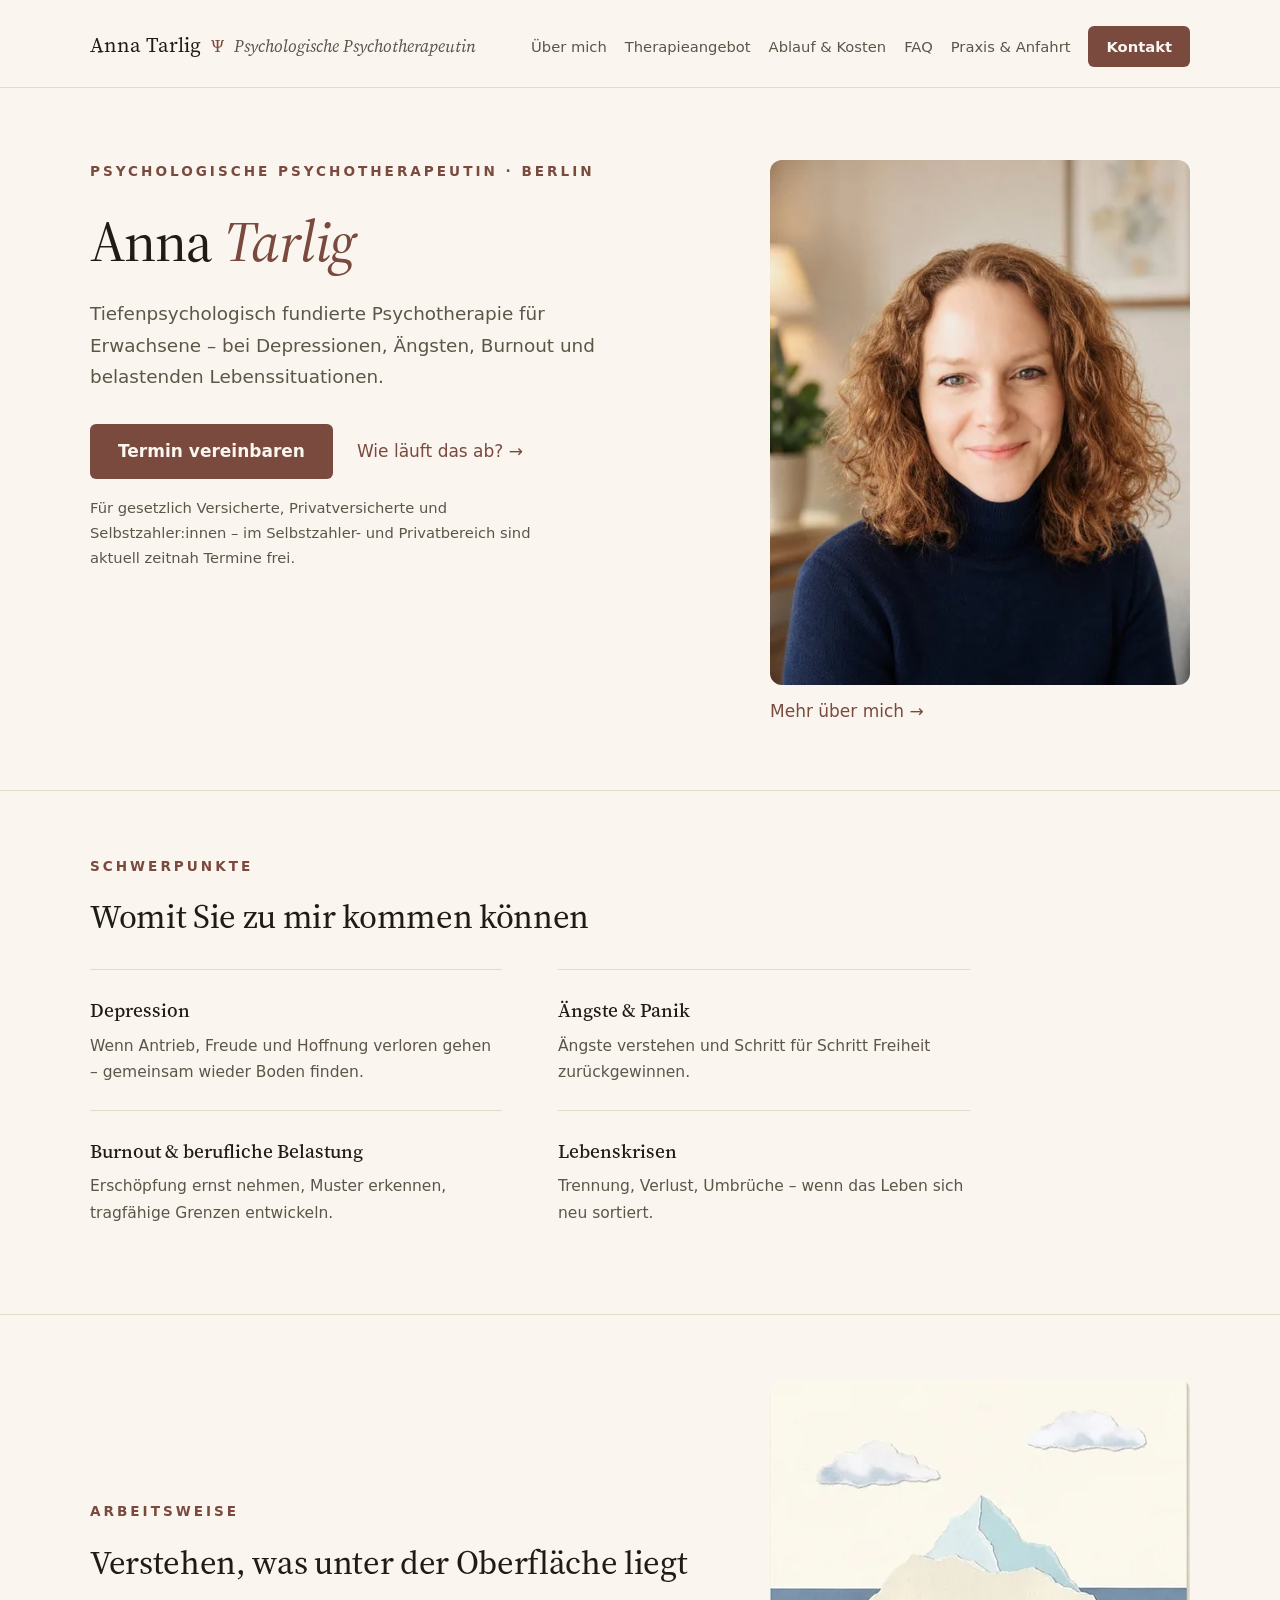
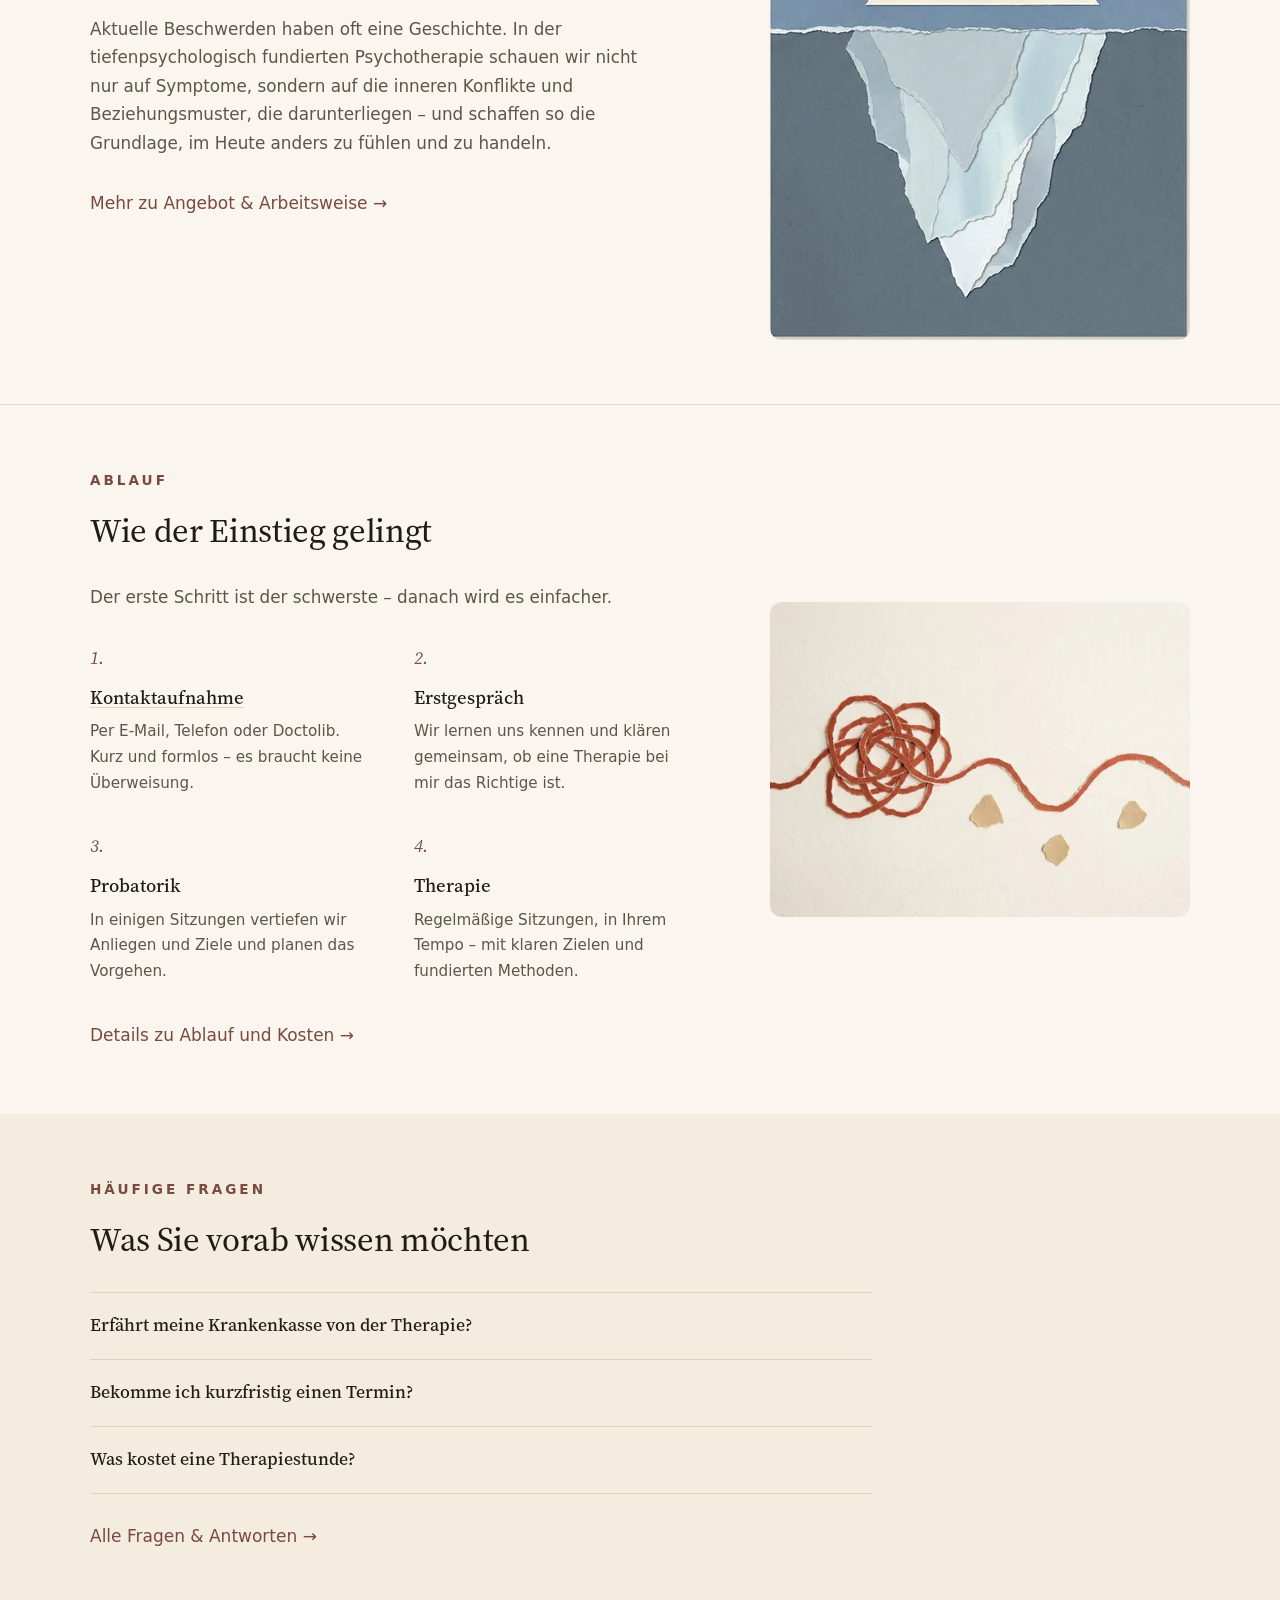
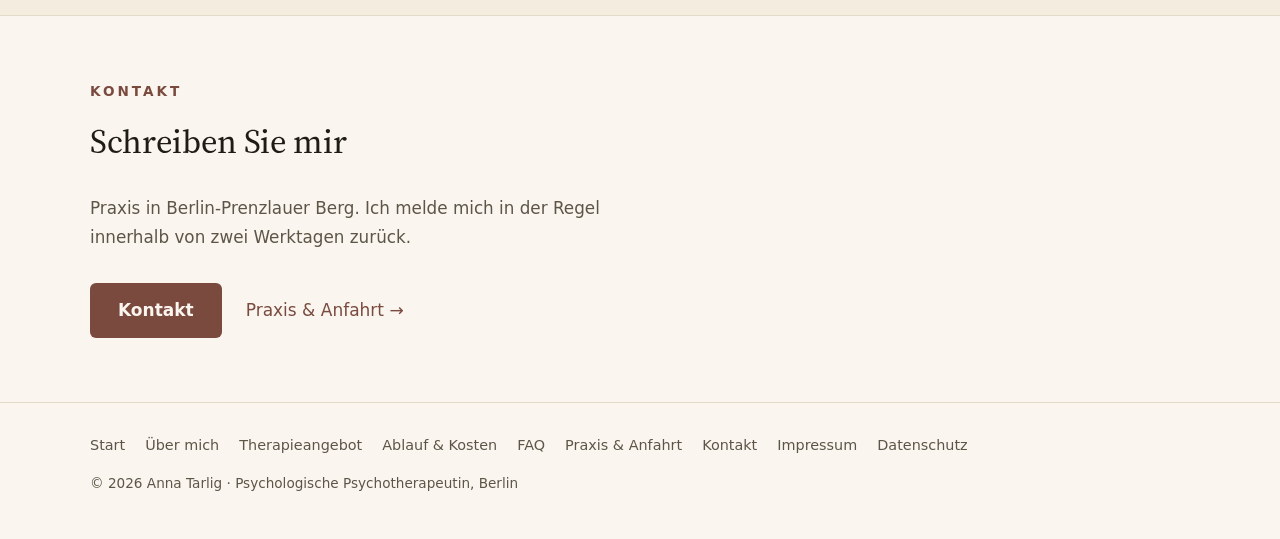
==== commit 5a4f13a6: "Deploy c287b898dd53c319f7cfb9c42b49c5050b5d9bff pragmat1c1/annatarlig-de@c287b898dd53c319f7cfb9c42b4" ====
--- a/index.html
+++ b/index.html
@@ -1,5 +1,5 @@
-<!DOCTYPE html><html lang="de"> <head><meta charset="utf-8"><meta name="viewport" content="width=device-width, initial-scale=1"><title>Anna Tarlig – Psychologische Psychotherapeutin in Berlin</title><meta name="description" content="Psychotherapeutische Praxis Anna Tarlig in Berlin. Tiefenpsychologisch fundierte Psychotherapie für Erwachsene – bei Depressionen, Ängsten, Burnout und belastenden Lebenssituationen. Für gesetzlich Versicherte, Privatversicherte und Selbstzahler:innen."><link rel="canonical" href="https://annatarlig.de/"><link rel="icon" href="/favicon.ico" sizes="32x32"><link rel="icon" href="/favicon.svg" type="image/svg+xml"><link rel="icon" href="/favicon-96.png" type="image/png" sizes="96x96"><link rel="apple-touch-icon" href="/apple-touch-icon.png"><link rel="preload" href="/fonts/SourceSerif4Variable-Roman.woff2" as="font" type="font/woff2" crossorigin><meta property="og:type" content="website"><meta property="og:title" content="Anna Tarlig – Psychologische Psychotherapeutin in Berlin"><meta property="og:description" content="Psychotherapeutische Praxis Anna Tarlig in Berlin. Tiefenpsychologisch fundierte Psychotherapie für Erwachsene – bei Depressionen, Ängsten, Burnout und belastenden Lebenssituationen. Für gesetzlich Versicherte, Privatversicherte und Selbstzahler:innen."><meta property="og:url" content="https://annatarlig.de/"><meta property="og:locale" content="de_DE"><script defer src="https://api.pirsch.io/pa.js" id="pianjs" data-code="5ZBsIJ00FLK5OmA7HkaPPxYURW7zita1"></script><style>@font-face{font-family:"Source Serif 4";src:url(/fonts/SourceSerif4Variable-Roman.woff2) format("woff2-variations");font-weight:200 900;font-style:normal;font-display:swap}@font-face{font-family:"Source Serif 4";src:url(/fonts/SourceSerif4Variable-Italic.woff2) format("woff2-variations");font-weight:200 900;font-style:italic;font-display:swap}:root{--bg: #faf6ef;--surface: #f3ecdf;--ink: #1f1c16;--body: #423d33;--muted: #5c5548;--line: #e3dbc9;--line-strong: #ded3bc;--accent: #7a4a3f;--accent-dark: #5f382e;--serif: "Source Serif 4", Charter, Georgia, serif;--sans: ui-sans-serif, system-ui, -apple-system, "Segoe UI", sans-serif;--radius: 6px}*{box-sizing:border-box}html,body{overflow-x:clip}body{margin:0;background:var(--bg);color:var(--ink);font-family:var(--sans);font-size:17px;line-height:1.7;-webkit-font-smoothing:antialiased;text-rendering:optimizeLegibility}img,svg{max-width:100%;display:block}a{color:var(--accent)}a:hover{color:var(--accent-dark)}h1,h2,h3{font-family:var(--serif);font-weight:450;text-wrap:balance}.container{width:min(1100px,calc(100vw - 48px));margin-inline:auto}.site-header{position:sticky;top:0;z-index:20;background:#faf6efeb;backdrop-filter:blur(14px);-webkit-backdrop-filter:blur(14px);border-bottom:1px solid var(--line)}.header-inner{display:flex;justify-content:space-between;align-items:baseline;flex-wrap:wrap;gap:12px 32px;padding:26px 0 20px}.brand{font-family:var(--serif);font-size:1.3rem;color:var(--ink);text-decoration:none}.brand-sub{color:var(--muted);font-size:1.05rem;font-style:italic}.brand-psi{color:var(--accent);font-size:1.05rem;margin:0 .35em}.site-nav{display:flex;flex-wrap:wrap;align-items:center;gap:10px 22px;font-size:.92rem}.site-nav a{color:var(--muted);text-decoration:none}.site-nav a:hover{color:var(--ink)}.site-nav a.nav-cta{background:var(--accent);color:var(--bg);padding:8px 18px;border-radius:var(--radius);font-weight:600}.site-nav a.nav-cta:hover{background:var(--accent-dark);color:var(--bg)}.nav-toggle-box,.nav-toggle{display:none}@media(max-width:720px){.header-inner{align-items:center;padding:14px 0;gap:8px 16px}.nav-toggle{display:inline-block;font-size:1.1rem;line-height:1.2;color:var(--ink);cursor:pointer;padding:8px 14px;border:1px solid var(--line-strong);border-radius:var(--radius);user-select:none;-webkit-user-select:none}.brand-sub{display:none}.nav-toggle-box{display:block;position:absolute;opacity:0;pointer-events:none}.nav-toggle-box:focus-visible~.nav-toggle{outline:2px solid var(--accent);outline-offset:2px}.site-nav{display:none;width:100%;flex-direction:column;align-items:flex-start;gap:2px;padding:4px 0 14px;font-size:1.05rem}.site-nav a{padding:9px 0}.site-nav a.nav-cta{margin-top:8px;padding:10px 22px}.nav-toggle-box:checked~.site-nav{display:flex}.steps{grid-template-columns:1fr}}.hero{padding:72px 0 64px}.hero-inner{display:flex;flex-wrap:wrap;align-items:flex-start;gap:48px 72px}.hero-text{flex:1 1 480px;min-width:0}.eyebrow{font-size:.85rem;letter-spacing:.22em;text-transform:uppercase;color:var(--accent);font-weight:600;margin:0 0 26px}.hero h1{font-size:clamp(2.4rem,5.5vw,3.6rem);line-height:1.1;letter-spacing:-.015em;margin:0 0 26px}.hero h1 em{font-style:italic;color:var(--accent)}.lede{font-size:1.15rem;color:var(--muted);max-width:30em;margin:0 0 32px}.hero-note{margin:16px 0 0;font-size:.92rem;color:var(--muted);max-width:32em}.hero-figure{flex:1 1 340px;max-width:420px;margin:0}.hero-figure img,.portrait{width:100%;height:auto;aspect-ratio:4 / 5;object-fit:cover;border-radius:12px}.hero-figure figcaption{padding-top:12px}.hero-portrait-link{position:relative;display:block}.hero-portrait-link:after{content:"Über mich →";position:absolute;right:14px;bottom:14px;background:#faf6efeb;color:var(--accent-dark);font-size:.9rem;font-weight:600;padding:7px 14px;border-radius:var(--radius);opacity:0;transform:translateY(4px);transition:opacity .18s ease,transform .18s ease;pointer-events:none}@media(hover:hover){.hero-portrait-link:hover:after{opacity:1;transform:none}}.btn{display:inline-block;padding:13px 28px;border-radius:var(--radius);font-weight:600;text-decoration:none}.btn-primary{background:var(--accent);color:var(--bg)}.btn-primary:hover{background:var(--accent-dark);color:var(--bg)}.btn-ghost{color:var(--accent);border:1px solid var(--line-strong)}.btn-ghost:hover{border-color:var(--accent);color:var(--accent-dark)}.btn-row{display:flex;flex-wrap:wrap;align-items:center;gap:14px 24px}.link-arrow{color:var(--accent);font-weight:500;text-decoration:none}.link-arrow:hover{text-decoration:underline}.section{border-top:1px solid var(--line);padding:64px 0}.section--surface{background:var(--surface);border-top:none}.section h2{font-size:2.1rem;letter-spacing:-.01em;margin:0 0 24px}.section .eyebrow{margin:0 0 10px}.section-intro{max-width:34em;color:var(--muted);font-size:1.05rem;margin:0 0 32px}.card-grid,.themes{display:grid;grid-template-columns:repeat(auto-fit,minmax(280px,1fr));column-gap:56px;margin-top:12px}@media(min-width:640px){.themes{grid-template-columns:repeat(2,1fr);max-width:880px}}.card,.theme{padding:24px 0;border-top:1px solid var(--line)}.card h3,.theme h3{font-weight:500;font-size:1.2rem;margin:0 0 6px}.card p,.theme p{margin:0;color:var(--muted);font-size:.97rem}.steps{display:grid;grid-template-columns:repeat(auto-fit,minmax(220px,1fr));gap:36px 40px;list-style:none;margin:0;padding:0;counter-reset:step}.steps li:before{counter-increment:step;content:counter(step) ".";display:block;font-family:var(--serif);font-style:italic;color:var(--accent);font-size:1.1rem;margin-bottom:8px}.steps h3{font-weight:500;font-size:1.15rem;margin:0 0 6px}.steps .step-link{color:inherit;text-decoration:underline;text-decoration-color:var(--line-strong);text-underline-offset:.18em}.steps .step-link:hover{color:var(--accent-dark);text-decoration-color:var(--accent-dark)}.steps p{margin:0;color:var(--muted);font-size:.95rem}.faq{max-width:46em}.faq details{border-top:1px solid var(--line-strong)}.faq details:last-child{border-bottom:1px solid var(--line-strong)}.faq summary{font-family:var(--serif);font-weight:500;font-size:1.1rem;padding:18px 0;cursor:pointer;list-style:none}.faq summary::-webkit-details-marker{display:none}.faq summary:hover{color:var(--accent)}.faq details p{margin:0;padding:0 0 20px;color:var(--muted);font-size:.97rem;max-width:38em}.page{padding:56px 0 72px}.page-narrow{max-width:44em}.page h1{font-size:clamp(2rem,4.5vw,2.8rem);line-height:1.15;letter-spacing:-.01em;margin:0 0 18px}.page .lede{font-size:1.12rem}.prose h2{font-size:1.6rem;margin:40px 0 14px}.prose h3{font-weight:500;font-size:1.2rem;margin:28px 0 10px}.prose p,.prose ul,.prose ol{color:var(--body);max-width:38em}.prose li{margin-bottom:6px}.note{background:var(--surface);border-radius:8px;padding:18px 22px;font-size:.95rem}.prose .steps{gap:32px 40px;margin:8px 0 12px}.prose .steps li:before{font-size:1.35rem;margin:0 0 4px}.prose .steps h3{margin:0 0 6px}.prose .steps p{margin:0}.media-row{display:grid;grid-template-columns:repeat(auto-fit,minmax(280px,1fr));gap:20px;margin:32px 0 36px}.media-row img{width:100%;height:450px;object-fit:cover;border-radius:12px}.map-tile{display:block;text-decoration:none}.map-credit{display:block;margin-top:6px;font-size:.78rem;color:var(--muted)}.media-split{display:flex;flex-wrap:wrap;align-items:center;gap:40px 72px}.media-split>div{flex:1 1 420px;min-width:0}.media-photo{flex:1 1 300px;width:100%;max-width:420px;height:auto;border-radius:12px;object-fit:cover}html{scroll-behavior:smooth}.prose h2[id],.prose h3[id]{scroll-margin-top:104px}.page-grid{display:grid;grid-template-columns:minmax(0,44em) 200px;gap:24px 80px;align-items:start}.page-grid>*{min-width:0}.toc{position:sticky;top:110px;border-left:1px solid var(--line);padding-left:20px}.toc-title{font-size:.72rem;letter-spacing:.18em;text-transform:uppercase;color:var(--muted);font-weight:600;margin:0 0 14px}.toc ul{list-style:none;margin:0;padding:0}.toc li{margin:0 0 9px}.toc li.toc-sub{padding-left:14px}.toc a{color:var(--muted);text-decoration:none;font-size:.88rem;line-height:1.4;display:inline-block}.toc a:hover{color:var(--ink)}.toc a.active{color:var(--accent);font-weight:600}@media(max-width:1080px){.toc{display:none}.page-grid{grid-template-columns:1fr}}.contact-grid{display:grid;grid-template-columns:repeat(auto-fit,minmax(260px,1fr));column-gap:56px}.contact-card{padding:24px 0;border-top:1px solid var(--line)}.contact-card h3{font-weight:500;font-size:1.2rem;margin:0 0 6px}.contact-card p{margin:0;color:var(--muted);font-size:.97rem}.footer{border-top:1px solid var(--line)}.footer-inner{padding:30px 0 44px;display:flex;flex-direction:column;gap:14px;color:var(--muted);font-size:.9rem}.footer-copy{font-size:.85rem}.footer-links{display:flex;flex-wrap:wrap;gap:8px 20px}.footer a{color:var(--muted);text-decoration:none}.footer a:hover{color:var(--ink)}@media(max-width:640px){.hero{padding:48px 0 40px}.section{padding:48px 0}.page{padding:40px 0 56px}}
-</style></head> <body> <header class="site-header"> <div class="container header-inner"> <input type="checkbox" id="nav-toggle" class="nav-toggle-box" aria-label="Menü öffnen"> <a class="brand" href="/" aria-label="Anna Tarlig – Startseite">Anna Tarlig<span class="brand-psi" aria-hidden="true"> Ψ </span><span class="brand-sub">Psychologische Psychotherapeutin</span></a> <label for="nav-toggle" class="nav-toggle" aria-label="Menü">☰</label> <nav class="site-nav" aria-label="Hauptnavigation"> <a href="/"> Start </a><a href="/ueber-mich"> Über mich </a><a href="/therapieangebot"> Therapieangebot </a><a href="/ablauf-und-kosten"> Ablauf &amp; Kosten </a><a href="/faq"> FAQ </a><a href="/anfahrt"> Praxis &amp; Anfahrt </a><a href="/kontakt" class="nav-cta"> Kontakt </a> </nav> </div> </header> <main>  <section class="hero"> <div class="container hero-inner"> <div class="hero-text"> <p class="eyebrow">Psychologische Psychotherapeutin · Berlin</p> <h1>Anna <em>Tarlig</em></h1> <p class="lede">
+<!DOCTYPE html><html lang="de"> <head><meta charset="utf-8"><meta name="viewport" content="width=device-width, initial-scale=1"><title>Anna Tarlig – Psychologische Psychotherapeutin in Berlin</title><meta name="description" content="Psychotherapeutische Praxis Anna Tarlig in Berlin. Tiefenpsychologisch fundierte Psychotherapie für Erwachsene – bei Depressionen, Ängsten, Burnout und belastenden Lebenssituationen. Für gesetzlich Versicherte, Privatversicherte und Selbstzahler:innen."><link rel="canonical" href="https://annatarlig.de/"><link rel="icon" href="/favicon.ico" sizes="32x32"><link rel="icon" href="/favicon.svg" type="image/svg+xml"><link rel="icon" href="/favicon-96.png" type="image/png" sizes="96x96"><link rel="apple-touch-icon" href="/apple-touch-icon.png"><link rel="preload" href="/fonts/SourceSerif4Variable-Roman.woff2" as="font" type="font/woff2" crossorigin><meta property="og:type" content="website"><meta property="og:title" content="Anna Tarlig – Psychologische Psychotherapeutin in Berlin"><meta property="og:description" content="Psychotherapeutische Praxis Anna Tarlig in Berlin. Tiefenpsychologisch fundierte Psychotherapie für Erwachsene – bei Depressionen, Ängsten, Burnout und belastenden Lebenssituationen. Für gesetzlich Versicherte, Privatversicherte und Selbstzahler:innen."><meta property="og:url" content="https://annatarlig.de/"><meta property="og:locale" content="de_DE"><script defer src="https://api.pirsch.io/pa.js" id="pianjs" data-code="5ZBsIJ00FLK5OmA7HkaPPxYURW7zita1"></script><style>@font-face{font-family:"Source Serif 4";src:url(/fonts/SourceSerif4Variable-Roman.woff2) format("woff2-variations");font-weight:200 900;font-style:normal;font-display:swap}@font-face{font-family:"Source Serif 4";src:url(/fonts/SourceSerif4Variable-Italic.woff2) format("woff2-variations");font-weight:200 900;font-style:italic;font-display:swap}:root{--bg: #faf6ef;--surface: #f3ecdf;--ink: #1f1c16;--body: #423d33;--muted: #5c5548;--line: #e3dbc9;--line-strong: #ded3bc;--accent: #7a4a3f;--accent-dark: #5f382e;--serif: "Source Serif 4", Charter, Georgia, serif;--sans: ui-sans-serif, system-ui, -apple-system, "Segoe UI", sans-serif;--radius: 6px}*{box-sizing:border-box}html,body{overflow-x:clip}body{margin:0;background:var(--bg);color:var(--ink);font-family:var(--sans);font-size:17px;line-height:1.7;-webkit-font-smoothing:antialiased;text-rendering:optimizeLegibility}img,svg{max-width:100%;display:block}a{color:var(--accent)}a:hover{color:var(--accent-dark)}h1,h2,h3{font-family:var(--serif);font-weight:450;text-wrap:balance}.container{width:min(1100px,calc(100vw - 48px));margin-inline:auto}.site-header{position:sticky;top:0;z-index:20;background:#faf6efeb;backdrop-filter:blur(14px);-webkit-backdrop-filter:blur(14px);border-bottom:1px solid var(--line)}.header-inner{display:flex;justify-content:space-between;align-items:baseline;flex-wrap:wrap;gap:12px 24px;padding:26px 0 20px}.brand{font-family:var(--serif);font-size:1.3rem;color:var(--ink);text-decoration:none}.brand-sub{color:var(--muted);font-size:1.05rem;font-style:italic}.brand-psi{color:var(--accent);font-size:1.05rem;margin:0 .35em}@media(max-width:1079px){.brand-sub{display:none}}@media(hover:hover){.brand:hover .brand-name{text-decoration:underline;text-decoration-thickness:1px;text-underline-offset:4px}}.site-nav{display:flex;flex-wrap:wrap;align-items:center;gap:10px 18px;font-size:.92rem}.site-nav a{color:var(--muted);text-decoration:none}.site-nav a:not(.nav-cta)[aria-current=page]{color:var(--ink);text-decoration:underline;text-decoration-thickness:1px;text-underline-offset:4px}@media(hover:hover){.site-nav a:not(.nav-cta):hover{color:var(--ink);text-decoration:underline;text-decoration-thickness:1px;text-underline-offset:4px}}.site-nav a.nav-cta{background:var(--accent);color:var(--bg);padding:8px 18px;border-radius:var(--radius);font-weight:600}.site-nav a.nav-cta:hover{background:var(--accent-dark);color:var(--bg)}.nav-toggle-box,.nav-toggle{display:none}@media(max-width:720px){.header-inner{align-items:center;padding:14px 0;gap:8px 16px}.nav-toggle{display:inline-block;font-size:1.1rem;line-height:1.2;color:var(--ink);cursor:pointer;padding:8px 14px;border:1px solid var(--line-strong);border-radius:var(--radius);user-select:none;-webkit-user-select:none}.nav-toggle-box{display:block;position:absolute;opacity:0;pointer-events:none}.nav-toggle-box:focus-visible~.nav-toggle{outline:2px solid var(--accent);outline-offset:2px}.site-nav{display:none;width:100%;flex-direction:column;align-items:flex-start;gap:2px;padding:4px 0 14px;font-size:1.05rem}.site-nav a{padding:9px 0}.site-nav a.nav-cta{margin-top:8px;padding:10px 22px}.nav-toggle-box:checked~.site-nav{display:flex}.steps{grid-template-columns:1fr}}.hero{padding:72px 0 64px}.hero-inner{display:flex;flex-wrap:wrap;align-items:flex-start;gap:48px 72px}.hero-text{flex:1 1 480px;min-width:0}.eyebrow{font-size:.85rem;letter-spacing:.22em;text-transform:uppercase;color:var(--accent);font-weight:600;margin:0 0 26px}.hero h1{font-size:clamp(2.4rem,5.5vw,3.6rem);line-height:1.1;letter-spacing:-.015em;margin:0 0 26px}.hero h1 em{font-style:italic;color:var(--accent)}.lede{font-size:1.15rem;color:var(--muted);max-width:30em;margin:0 0 32px}.hero-note{margin:16px 0 0;font-size:.92rem;color:var(--muted);max-width:32em}.hero-figure{flex:1 1 340px;max-width:420px;margin:0}.hero-figure img,.portrait{width:100%;height:auto;aspect-ratio:4 / 5;object-fit:cover;border-radius:12px}.hero-figure figcaption{padding-top:12px}.hero-portrait-link{position:relative;display:block}.hero-portrait-link:after{content:"Über mich →";position:absolute;right:14px;bottom:14px;background:#faf6efeb;color:var(--accent-dark);font-size:.9rem;font-weight:600;padding:7px 14px;border-radius:var(--radius);opacity:0;transform:translateY(4px);transition:opacity .18s ease,transform .18s ease;pointer-events:none}@media(hover:hover){.hero-portrait-link:hover:after{opacity:1;transform:none}}.btn{display:inline-block;padding:13px 28px;border-radius:var(--radius);font-weight:600;text-decoration:none}.btn-primary{background:var(--accent);color:var(--bg)}.btn-primary:hover{background:var(--accent-dark);color:var(--bg)}.btn-ghost{color:var(--accent);border:1px solid var(--line-strong)}.btn-ghost:hover{border-color:var(--accent);color:var(--accent-dark)}.btn-row{display:flex;flex-wrap:wrap;align-items:center;gap:14px 24px}.link-arrow{color:var(--accent);font-weight:500;text-decoration:none}.link-arrow:hover{text-decoration:underline}.section{border-top:1px solid var(--line);padding:64px 0}.section--surface{background:var(--surface);border-top:none}.section h2{font-size:2.1rem;letter-spacing:-.01em;margin:0 0 24px}.section .eyebrow{margin:0 0 10px}.section-intro{max-width:34em;color:var(--muted);font-size:1.05rem;margin:0 0 32px}.card-grid,.themes{display:grid;grid-template-columns:repeat(auto-fit,minmax(280px,1fr));column-gap:56px;margin-top:12px}@media(min-width:640px){.themes{grid-template-columns:repeat(2,1fr);max-width:880px}}.card,.theme{padding:24px 0;border-top:1px solid var(--line)}.card h3,.theme h3{font-weight:500;font-size:1.2rem;margin:0 0 6px}.card p,.theme p{margin:0;color:var(--muted);font-size:.97rem}.steps{display:grid;grid-template-columns:repeat(auto-fit,minmax(220px,1fr));gap:36px 40px;list-style:none;margin:0;padding:0;counter-reset:step}.steps li:before{counter-increment:step;content:counter(step) ".";display:block;font-family:var(--serif);font-style:italic;color:var(--accent);font-size:1.1rem;margin-bottom:8px}.steps h3{font-weight:500;font-size:1.15rem;margin:0 0 6px}.steps .step-link{color:inherit;text-decoration:underline;text-decoration-color:var(--line-strong);text-underline-offset:.18em}.steps .step-link:hover{color:var(--accent-dark);text-decoration-color:var(--accent-dark)}.steps p{margin:0;color:var(--muted);font-size:.95rem}.faq{max-width:46em}.faq details{border-top:1px solid var(--line-strong)}.faq details:last-child{border-bottom:1px solid var(--line-strong)}.faq summary{font-family:var(--serif);font-weight:500;font-size:1.1rem;padding:18px 0;cursor:pointer;list-style:none}.faq summary::-webkit-details-marker{display:none}.faq summary:hover{color:var(--accent)}.faq details p{margin:0;padding:0 0 20px;color:var(--muted);font-size:.97rem;max-width:38em}.page{padding:56px 0 72px}.page-narrow{max-width:44em}.page h1{font-size:clamp(2rem,4.5vw,2.8rem);line-height:1.15;letter-spacing:-.01em;margin:0 0 18px}.page .lede{font-size:1.12rem}.prose h2{font-size:1.6rem;margin:40px 0 14px}.prose h3{font-weight:500;font-size:1.2rem;margin:28px 0 10px}.prose p,.prose ul,.prose ol{color:var(--body);max-width:38em}.prose li{margin-bottom:6px}.note{background:var(--surface);border-radius:8px;padding:18px 22px;font-size:.95rem}.prose .steps{gap:32px 40px;margin:8px 0 12px}.prose .steps li:before{font-size:1.35rem;margin:0 0 4px}.prose .steps h3{margin:0 0 6px}.prose .steps p{margin:0}.media-row{display:grid;grid-template-columns:repeat(auto-fit,minmax(280px,1fr));gap:20px;margin:32px 0 36px}.media-row img{width:100%;height:450px;object-fit:cover;border-radius:12px}.map-tile{display:block;text-decoration:none}.map-credit{display:block;margin-top:6px;font-size:.78rem;color:var(--muted)}.media-split{display:flex;flex-wrap:wrap;align-items:center;gap:40px 72px}.media-split>div{flex:1 1 420px;min-width:0}.media-photo{flex:1 1 300px;width:100%;max-width:420px;height:auto;border-radius:12px;object-fit:cover}html{scroll-behavior:smooth}.prose h2[id],.prose h3[id]{scroll-margin-top:104px}.page-grid{display:grid;grid-template-columns:minmax(0,44em) 200px;gap:24px 80px;align-items:start}.page-grid>*{min-width:0}.toc{position:sticky;top:110px;border-left:1px solid var(--line);padding-left:20px}.toc-title{font-size:.72rem;letter-spacing:.18em;text-transform:uppercase;color:var(--muted);font-weight:600;margin:0 0 14px}.toc ul{list-style:none;margin:0;padding:0}.toc li{margin:0 0 9px}.toc li.toc-sub{padding-left:14px}.toc a{color:var(--muted);text-decoration:none;font-size:.88rem;line-height:1.4;display:inline-block}.toc a:hover{color:var(--ink)}.toc a.active{color:var(--accent);font-weight:600}@media(max-width:1080px){.toc{display:none}.page-grid{grid-template-columns:1fr}}.contact-grid{display:grid;grid-template-columns:repeat(auto-fit,minmax(260px,1fr));column-gap:56px}.contact-card{padding:24px 0;border-top:1px solid var(--line)}.contact-card h3{font-weight:500;font-size:1.2rem;margin:0 0 6px}.contact-card p{margin:0;color:var(--muted);font-size:.97rem}.footer{border-top:1px solid var(--line)}.footer-inner{padding:30px 0 44px;display:flex;flex-direction:column;gap:14px;color:var(--muted);font-size:.9rem}.footer-copy{font-size:.85rem}.footer-links{display:flex;flex-wrap:wrap;gap:8px 20px}.footer a{color:var(--muted);text-decoration:none}.footer a:hover{color:var(--ink)}@media(max-width:640px){.hero{padding:48px 0 40px}.section{padding:48px 0}.page{padding:40px 0 56px}}
+</style></head> <body> <header class="site-header"> <div class="container header-inner"> <input type="checkbox" id="nav-toggle" class="nav-toggle-box" aria-label="Menü öffnen"> <a class="brand" href="/" aria-label="Anna Tarlig – Startseite"><span class="brand-name">Anna Tarlig</span><span class="brand-psi" aria-hidden="true"> Ψ </span><span class="brand-sub">Psychologische Psychotherapeutin</span></a> <label for="nav-toggle" class="nav-toggle" aria-label="Menü">☰</label> <nav class="site-nav" aria-label="Hauptnavigation"> <a href="/ueber-mich"> Über mich </a><a href="/therapieangebot"> Therapieangebot </a><a href="/ablauf-und-kosten"> Ablauf &amp; Kosten </a><a href="/faq"> FAQ </a><a href="/anfahrt"> Praxis &amp; Anfahrt </a><a href="/kontakt" class="nav-cta"> Kontakt </a> </nav> </div> </header> <main>  <section class="hero"> <div class="container hero-inner"> <div class="hero-text"> <p class="eyebrow">Psychologische Psychotherapeutin · Berlin</p> <h1>Anna <em>Tarlig</em></h1> <p class="lede">
 Tiefenpsychologisch fundierte Psychotherapie für Erwachsene – bei
           Depressionen, Ängsten, Burnout und belastenden Lebenssituationen.
 </p> <div class="btn-row"> <a class="btn btn-primary" href="/kontakt">Termin vereinbaren</a> <a class="link-arrow" href="/ablauf-und-kosten">Wie läuft das ab? →</a> </div> <p class="hero-note">
@@ -23,4 +23,4 @@
 </p> </details> </div> <p style="margin: 28px 0 0;"> <a class="link-arrow" href="/faq">Alle Fragen &amp; Antworten →</a> </p> </div> </section> <section class="section"> <div class="container"> <p class="eyebrow">Kontakt</p> <h2>Schreiben Sie mir</h2> <p class="section-intro">
 Praxis in Berlin-Prenzlauer Berg. Ich melde mich in der Regel innerhalb von zwei
         Werktagen zurück.
-</p> <div class="btn-row"> <a class="btn btn-primary" href="/kontakt">Kontakt</a> <a class="link-arrow" href="/anfahrt">Praxis &amp; Anfahrt →</a> </div> </div> </section>  </main> <footer class="footer"> <div class="container footer-inner"> <nav class="footer-links" aria-label="Seitenübersicht"> <a href="/ueber-mich">Über mich</a> <a href="/therapieangebot">Therapieangebot</a> <a href="/ablauf-und-kosten">Ablauf &amp; Kosten</a> <a href="/faq">FAQ</a> <a href="/anfahrt">Praxis &amp; Anfahrt</a> <a href="/kontakt">Kontakt</a> <a href="/impressum">Impressum</a> <a href="/datenschutz">Datenschutz</a> </nav> <span class="footer-copy">&copy; 2026 Anna Tarlig · Psychologische Psychotherapeutin, Berlin</span> </div> </footer> </body></html>+</p> <div class="btn-row"> <a class="btn btn-primary" href="/kontakt">Kontakt</a> <a class="link-arrow" href="/anfahrt">Praxis &amp; Anfahrt →</a> </div> </div> </section>  </main> <footer class="footer"> <div class="container footer-inner"> <nav class="footer-links" aria-label="Seitenübersicht"> <a href="/">Start</a> <a href="/ueber-mich">Über mich</a> <a href="/therapieangebot">Therapieangebot</a> <a href="/ablauf-und-kosten">Ablauf &amp; Kosten</a> <a href="/faq">FAQ</a> <a href="/anfahrt">Praxis &amp; Anfahrt</a> <a href="/kontakt">Kontakt</a> <a href="/impressum">Impressum</a> <a href="/datenschutz">Datenschutz</a> </nav> <span class="footer-copy">&copy; 2026 Anna Tarlig · Psychologische Psychotherapeutin, Berlin</span> </div> </footer> </body></html>
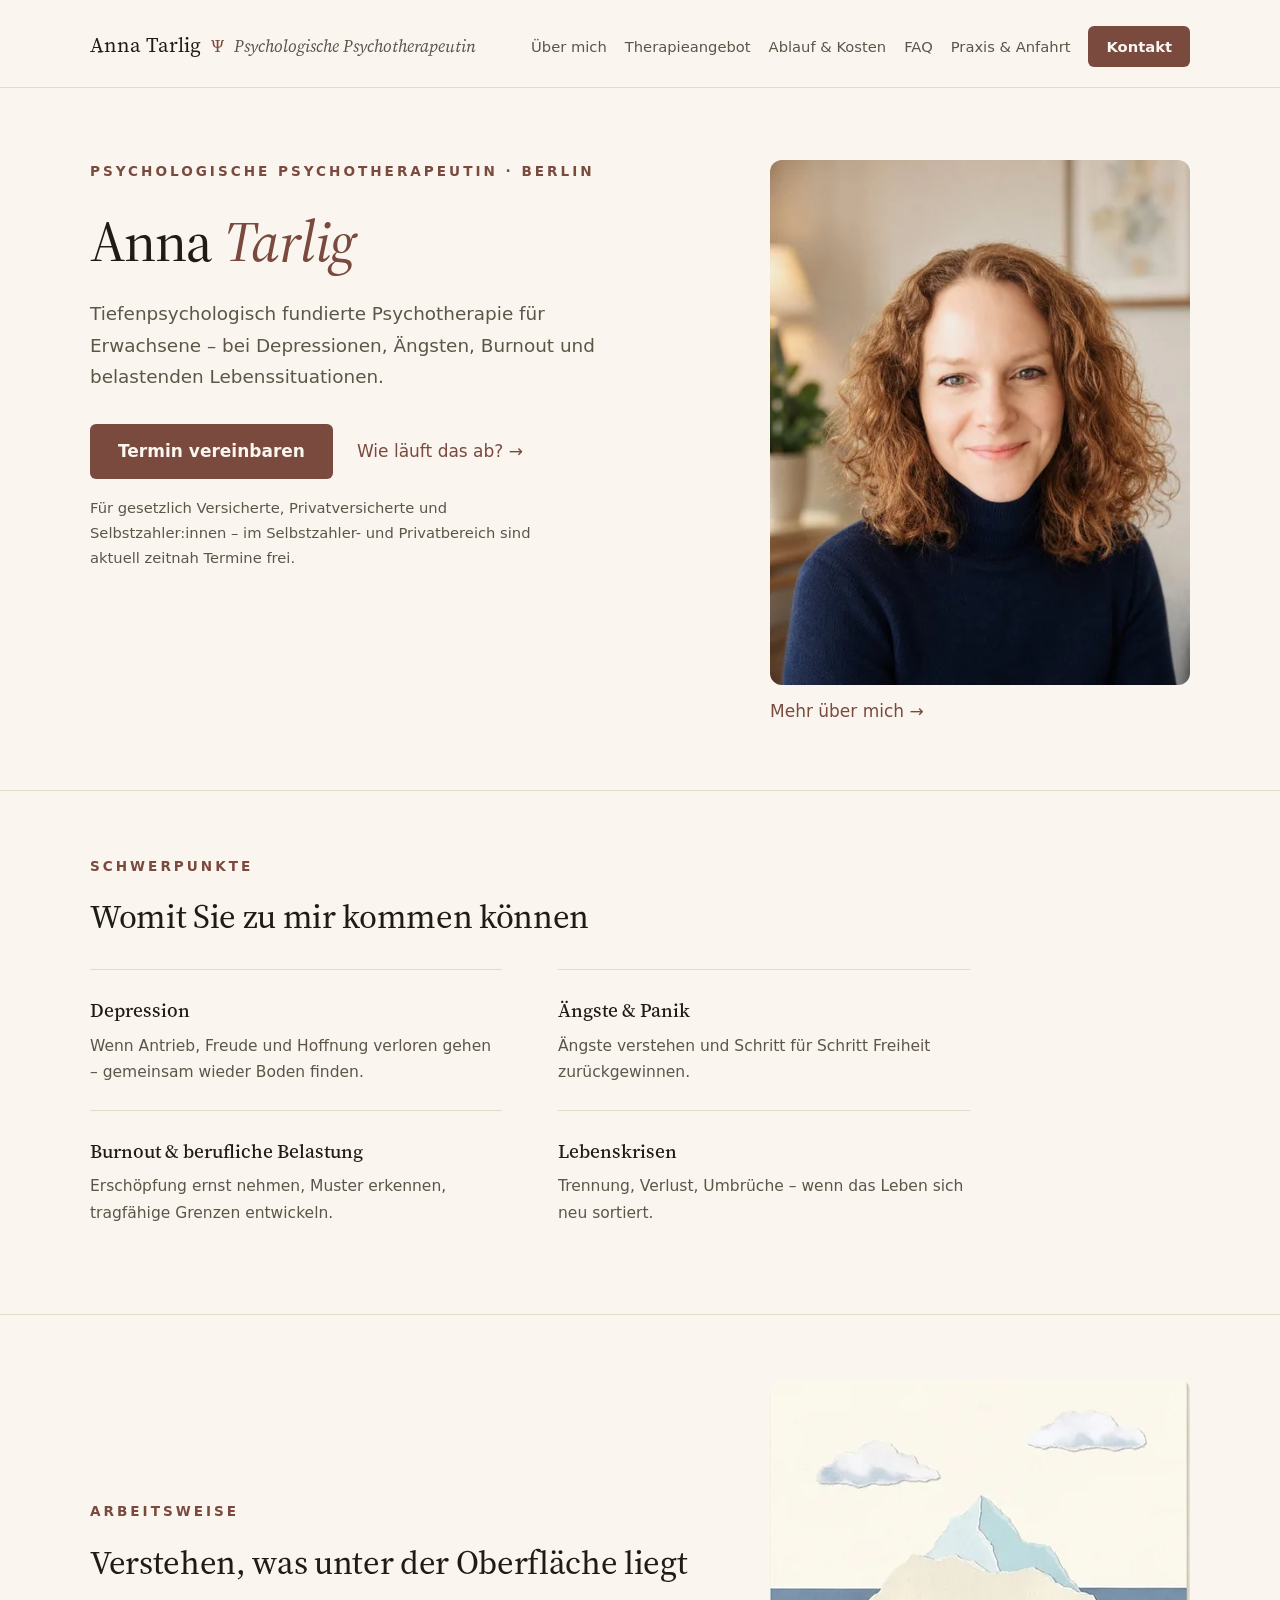
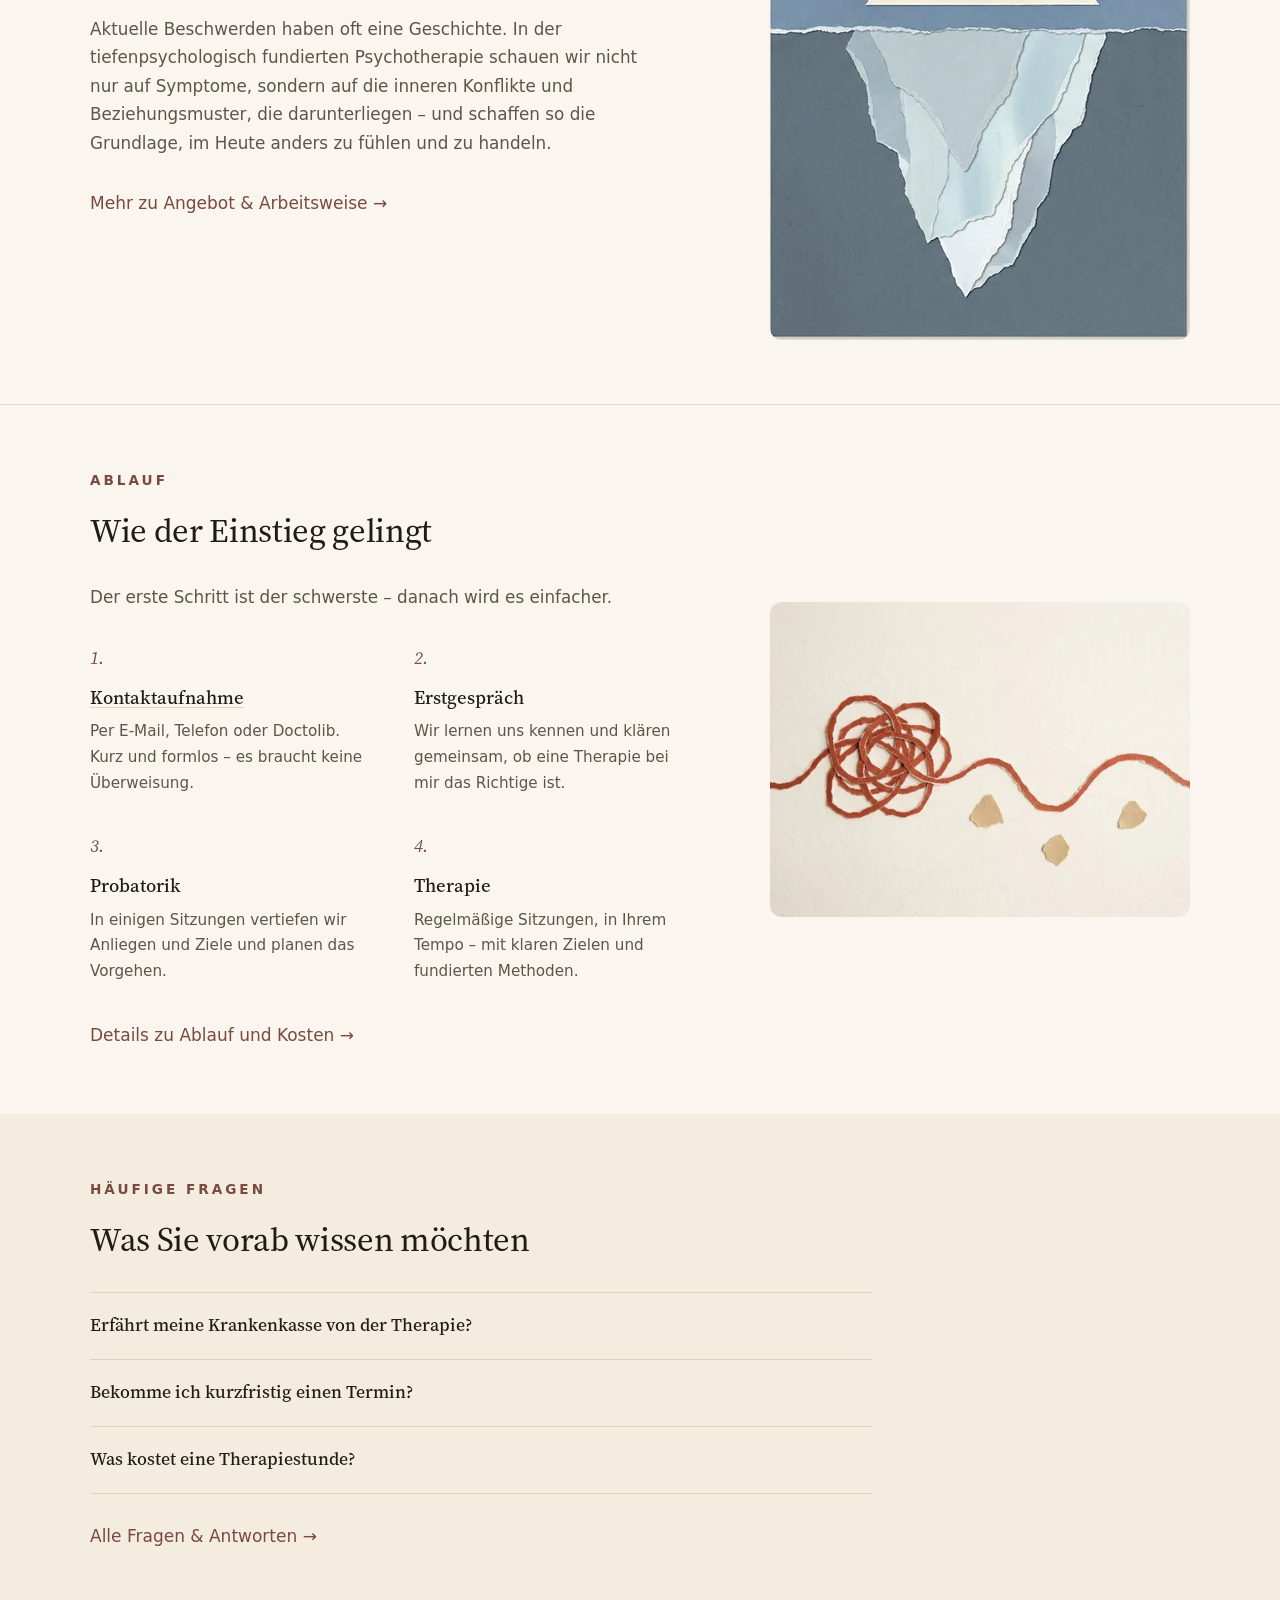
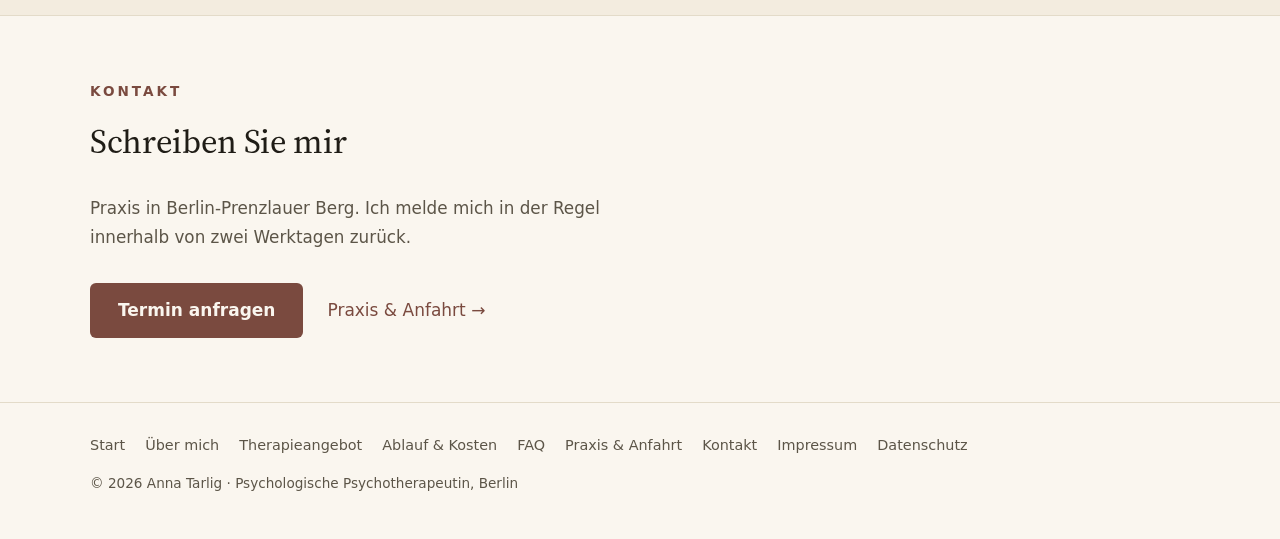
==== commit 07e25166: "Deploy 4b0be59b8603b76805dd9038ce601cf0d6f96ed0 pragmat1c1/annatarlig-de@4b0be59b8603b76805dd9038ce6" ====
--- a/index.html
+++ b/index.html
@@ -23,4 +23,4 @@
 </p> </details> </div> <p style="margin: 28px 0 0;"> <a class="link-arrow" href="/faq">Alle Fragen &amp; Antworten →</a> </p> </div> </section> <section class="section"> <div class="container"> <p class="eyebrow">Kontakt</p> <h2>Schreiben Sie mir</h2> <p class="section-intro">
 Praxis in Berlin-Prenzlauer Berg. Ich melde mich in der Regel innerhalb von zwei
         Werktagen zurück.
-</p> <div class="btn-row"> <a class="btn btn-primary" href="/kontakt">Kontakt</a> <a class="link-arrow" href="/anfahrt">Praxis &amp; Anfahrt →</a> </div> </div> </section>  </main> <footer class="footer"> <div class="container footer-inner"> <nav class="footer-links" aria-label="Seitenübersicht"> <a href="/">Start</a> <a href="/ueber-mich">Über mich</a> <a href="/therapieangebot">Therapieangebot</a> <a href="/ablauf-und-kosten">Ablauf &amp; Kosten</a> <a href="/faq">FAQ</a> <a href="/anfahrt">Praxis &amp; Anfahrt</a> <a href="/kontakt">Kontakt</a> <a href="/impressum">Impressum</a> <a href="/datenschutz">Datenschutz</a> </nav> <span class="footer-copy">&copy; 2026 Anna Tarlig · Psychologische Psychotherapeutin, Berlin</span> </div> </footer> </body></html>+</p> <div class="btn-row"> <a class="btn btn-primary" href="/kontakt">Termin anfragen</a> <a class="link-arrow" href="/anfahrt">Praxis &amp; Anfahrt →</a> </div> </div> </section>  </main> <footer class="footer"> <div class="container footer-inner"> <nav class="footer-links" aria-label="Seitenübersicht"> <a href="/">Start</a> <a href="/ueber-mich">Über mich</a> <a href="/therapieangebot">Therapieangebot</a> <a href="/ablauf-und-kosten">Ablauf &amp; Kosten</a> <a href="/faq">FAQ</a> <a href="/anfahrt">Praxis &amp; Anfahrt</a> <a href="/kontakt">Kontakt</a> <a href="/impressum">Impressum</a> <a href="/datenschutz">Datenschutz</a> </nav> <span class="footer-copy">&copy; 2026 Anna Tarlig · Psychologische Psychotherapeutin, Berlin</span> </div> </footer> </body></html>
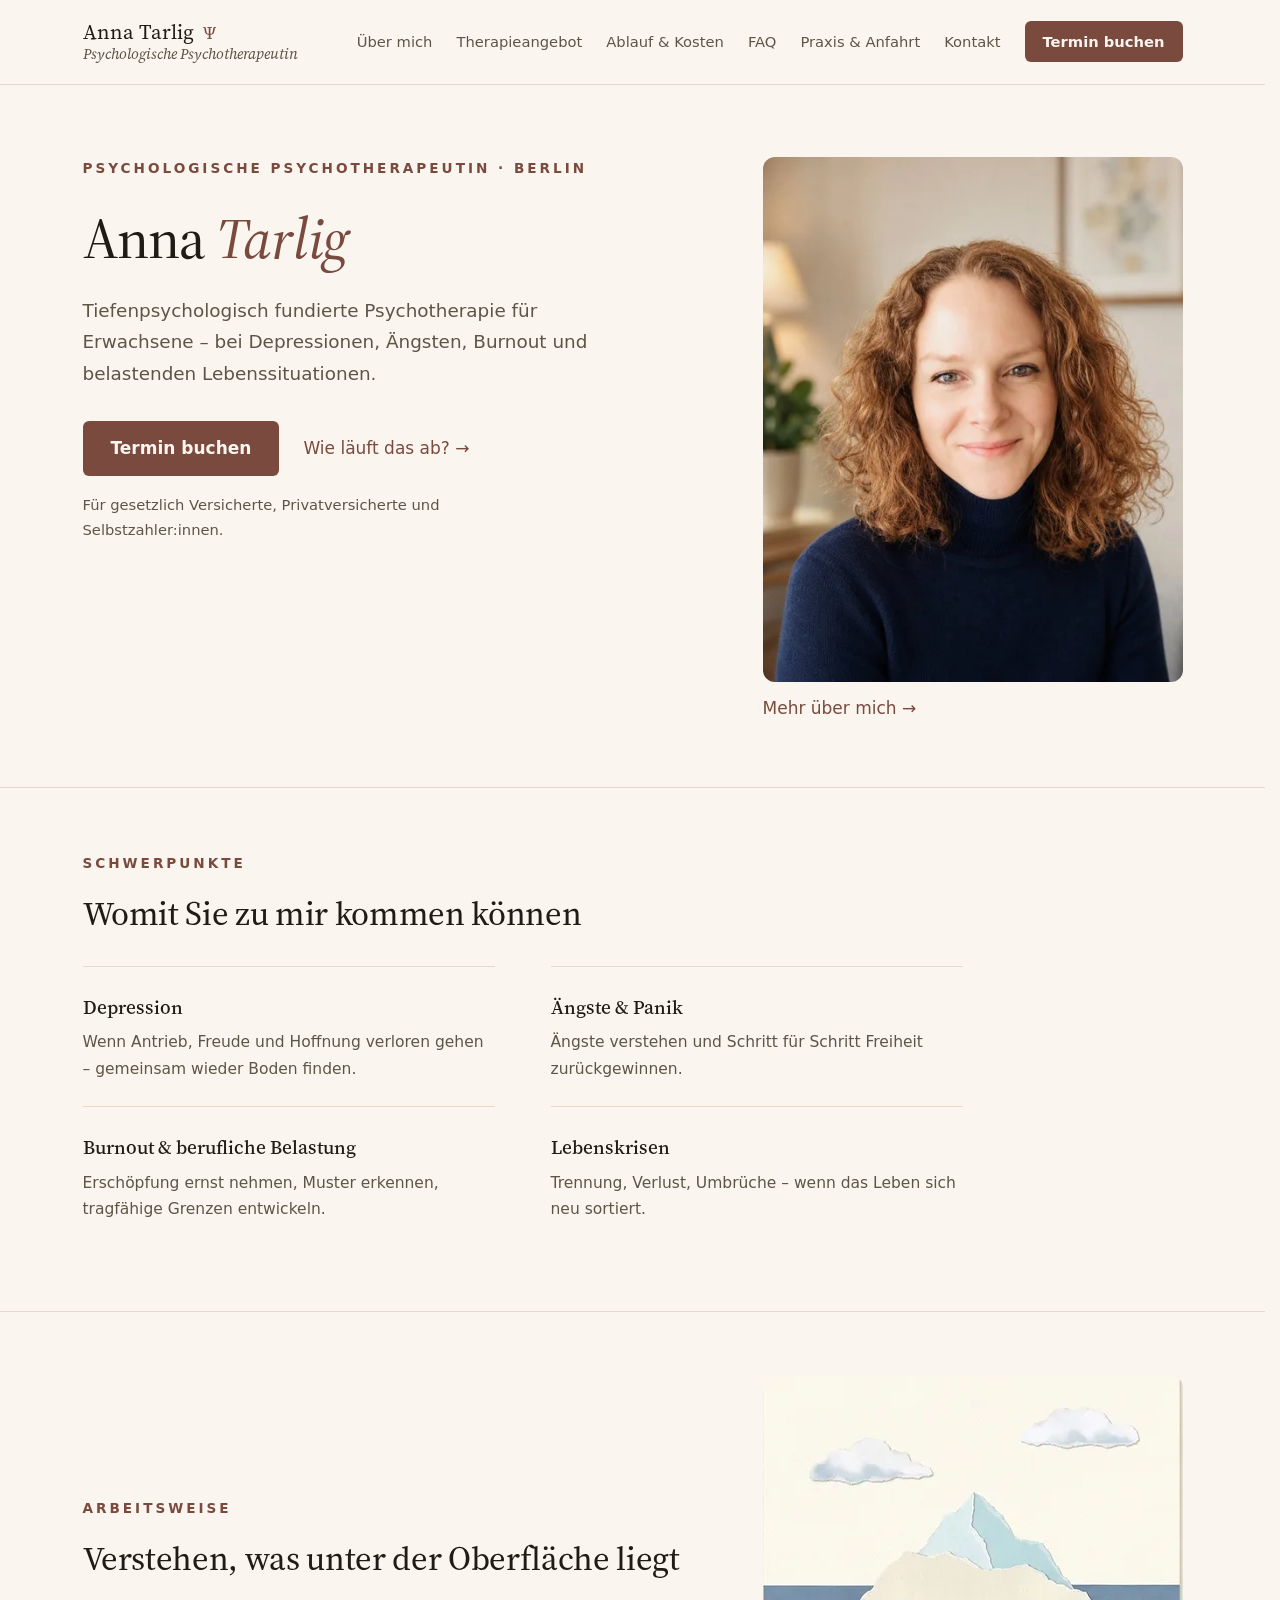
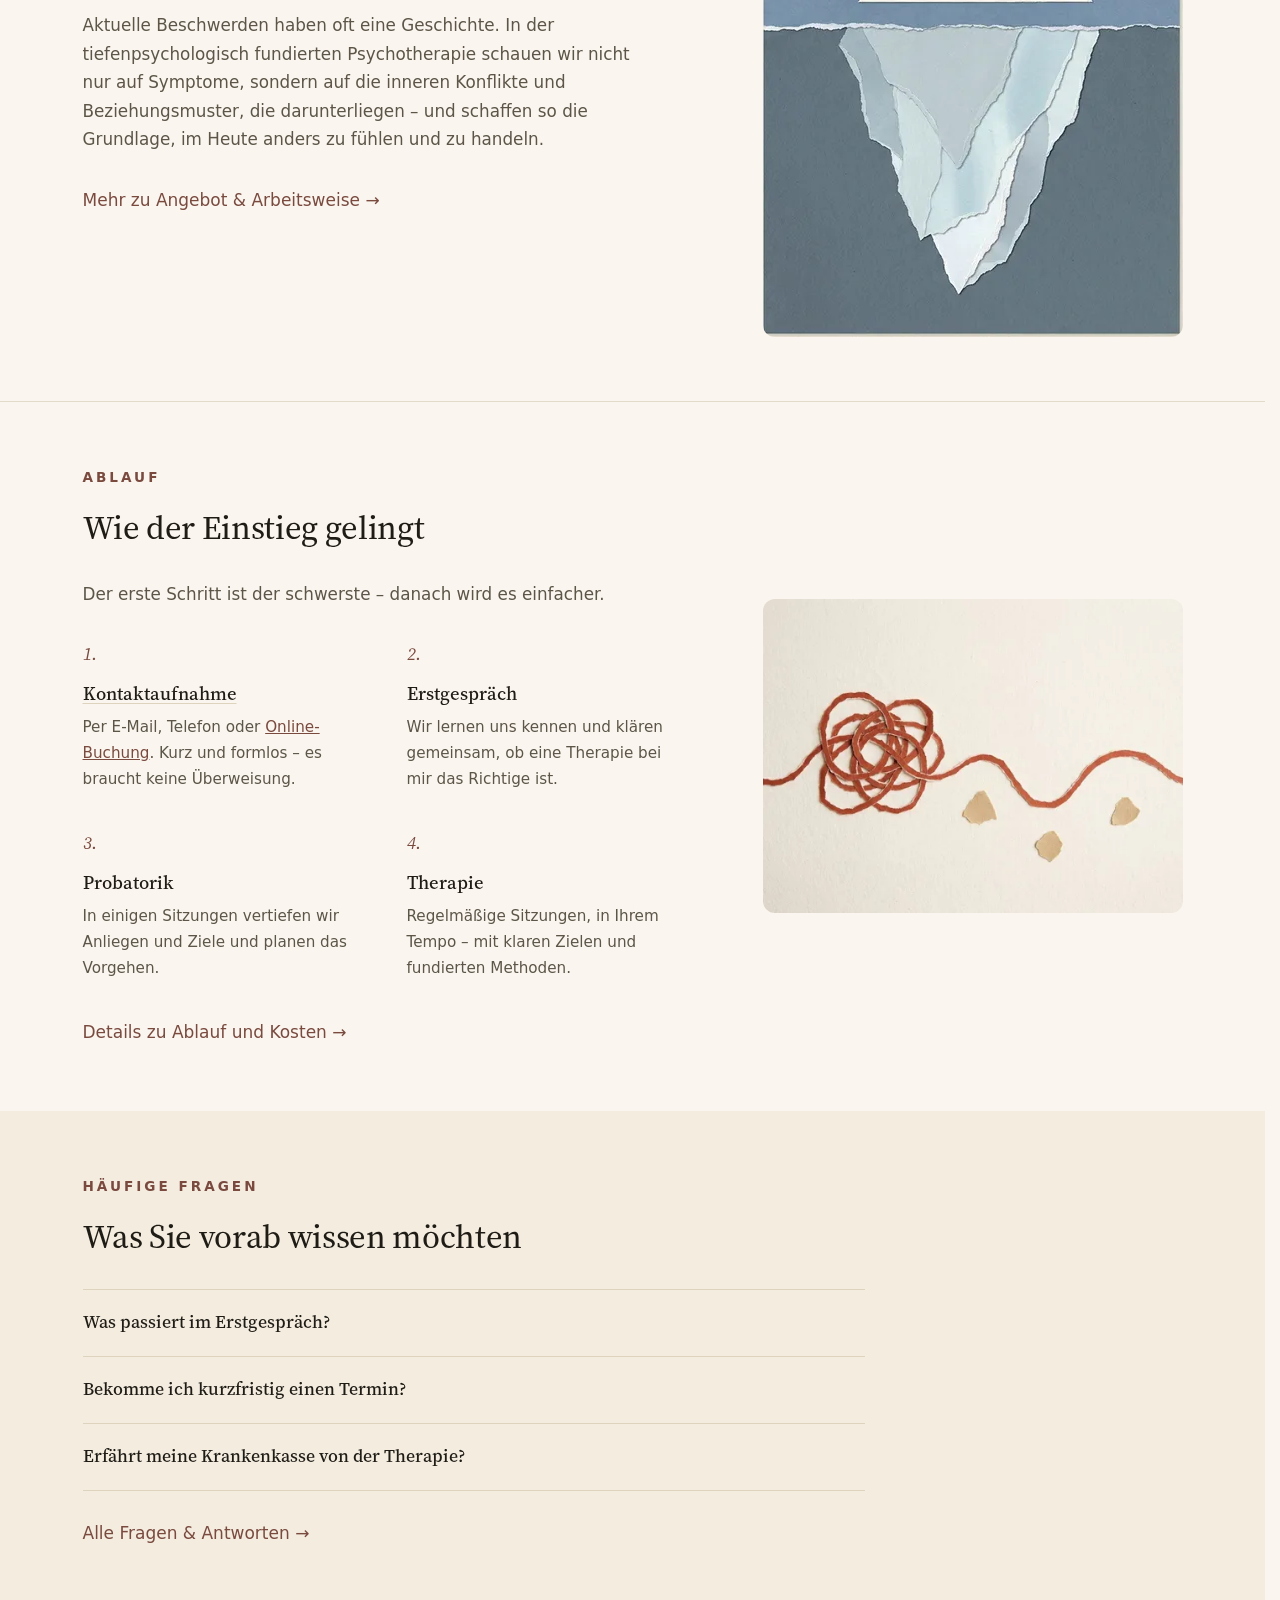
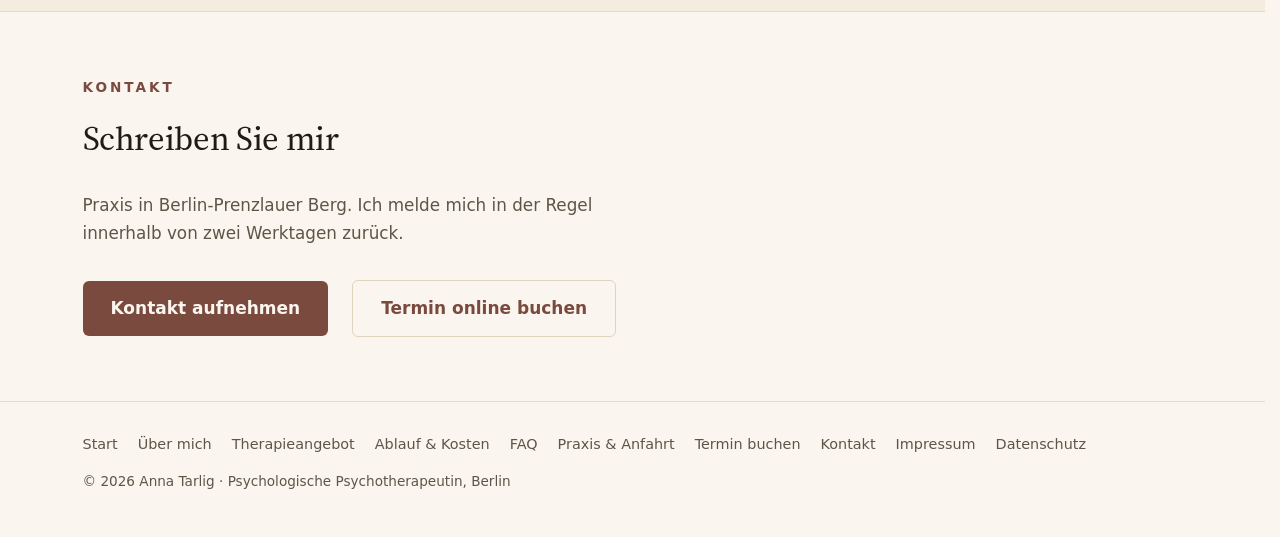
==== commit 0cc8900e: "Deploy a0cf12b760f79c05a19e8d2e34baf1c721577697 pragmat1c1/annatarlig-de@a0cf12b760f79c05a19e8d2e34b" ====
--- a/index.html
+++ b/index.html
@@ -1,26 +1,28 @@
-<!DOCTYPE html><html lang="de"> <head><meta charset="utf-8"><meta name="viewport" content="width=device-width, initial-scale=1"><title>Anna Tarlig – Psychologische Psychotherapeutin in Berlin</title><meta name="description" content="Psychotherapeutische Praxis Anna Tarlig in Berlin. Tiefenpsychologisch fundierte Psychotherapie für Erwachsene – bei Depressionen, Ängsten, Burnout und belastenden Lebenssituationen. Für gesetzlich Versicherte, Privatversicherte und Selbstzahler:innen."><link rel="canonical" href="https://annatarlig.de/"><link rel="icon" href="/favicon.ico" sizes="32x32"><link rel="icon" href="/favicon.svg" type="image/svg+xml"><link rel="icon" href="/favicon-96.png" type="image/png" sizes="96x96"><link rel="apple-touch-icon" href="/apple-touch-icon.png"><link rel="preload" href="/fonts/SourceSerif4Variable-Roman.woff2" as="font" type="font/woff2" crossorigin><meta property="og:type" content="website"><meta property="og:title" content="Anna Tarlig – Psychologische Psychotherapeutin in Berlin"><meta property="og:description" content="Psychotherapeutische Praxis Anna Tarlig in Berlin. Tiefenpsychologisch fundierte Psychotherapie für Erwachsene – bei Depressionen, Ängsten, Burnout und belastenden Lebenssituationen. Für gesetzlich Versicherte, Privatversicherte und Selbstzahler:innen."><meta property="og:url" content="https://annatarlig.de/"><meta property="og:locale" content="de_DE"><script defer src="https://api.pirsch.io/pa.js" id="pianjs" data-code="5ZBsIJ00FLK5OmA7HkaPPxYURW7zita1"></script><style>@font-face{font-family:"Source Serif 4";src:url(/fonts/SourceSerif4Variable-Roman.woff2) format("woff2-variations");font-weight:200 900;font-style:normal;font-display:swap}@font-face{font-family:"Source Serif 4";src:url(/fonts/SourceSerif4Variable-Italic.woff2) format("woff2-variations");font-weight:200 900;font-style:italic;font-display:swap}:root{--bg: #faf6ef;--surface: #f3ecdf;--ink: #1f1c16;--body: #423d33;--muted: #5c5548;--line: #e3dbc9;--line-strong: #ded3bc;--accent: #7a4a3f;--accent-dark: #5f382e;--serif: "Source Serif 4", Charter, Georgia, serif;--sans: ui-sans-serif, system-ui, -apple-system, "Segoe UI", sans-serif;--radius: 6px}*{box-sizing:border-box}html,body{overflow-x:clip}body{margin:0;background:var(--bg);color:var(--ink);font-family:var(--sans);font-size:17px;line-height:1.7;-webkit-font-smoothing:antialiased;text-rendering:optimizeLegibility}img,svg{max-width:100%;display:block}a{color:var(--accent)}a:hover{color:var(--accent-dark)}h1,h2,h3{font-family:var(--serif);font-weight:450;text-wrap:balance}.container{width:min(1100px,calc(100vw - 48px));margin-inline:auto}.site-header{position:sticky;top:0;z-index:20;background:#faf6efeb;backdrop-filter:blur(14px);-webkit-backdrop-filter:blur(14px);border-bottom:1px solid var(--line)}.header-inner{display:flex;justify-content:space-between;align-items:baseline;flex-wrap:wrap;gap:12px 24px;padding:26px 0 20px}.brand{font-family:var(--serif);font-size:1.3rem;color:var(--ink);text-decoration:none}.brand-sub{color:var(--muted);font-size:1.05rem;font-style:italic}.brand-psi{color:var(--accent);font-size:1.05rem;margin:0 .35em}@media(max-width:1079px){.brand-sub{display:none}}@media(hover:hover){.brand:hover .brand-name{text-decoration:underline;text-decoration-thickness:1px;text-underline-offset:4px}}.site-nav{display:flex;flex-wrap:wrap;align-items:center;gap:10px 18px;font-size:.92rem}.site-nav a{color:var(--muted);text-decoration:none}.site-nav a:not(.nav-cta)[aria-current=page]{color:var(--ink);text-decoration:underline;text-decoration-thickness:1px;text-underline-offset:4px}@media(hover:hover){.site-nav a:not(.nav-cta):hover{color:var(--ink);text-decoration:underline;text-decoration-thickness:1px;text-underline-offset:4px}}.site-nav a.nav-cta{background:var(--accent);color:var(--bg);padding:8px 18px;border-radius:var(--radius);font-weight:600}.site-nav a.nav-cta:hover{background:var(--accent-dark);color:var(--bg)}.nav-toggle-box,.nav-toggle{display:none}@media(max-width:720px){.header-inner{align-items:center;padding:14px 0;gap:8px 16px}.nav-toggle{display:inline-block;font-size:1.1rem;line-height:1.2;color:var(--ink);cursor:pointer;padding:8px 14px;border:1px solid var(--line-strong);border-radius:var(--radius);user-select:none;-webkit-user-select:none}.nav-toggle-box{display:block;position:absolute;opacity:0;pointer-events:none}.nav-toggle-box:focus-visible~.nav-toggle{outline:2px solid var(--accent);outline-offset:2px}.site-nav{display:none;width:100%;flex-direction:column;align-items:flex-start;gap:2px;padding:4px 0 14px;font-size:1.05rem}.site-nav a{padding:9px 0}.site-nav a.nav-cta{margin-top:8px;padding:10px 22px}.nav-toggle-box:checked~.site-nav{display:flex}.steps{grid-template-columns:1fr}}.hero{padding:72px 0 64px}.hero-inner{display:flex;flex-wrap:wrap;align-items:flex-start;gap:48px 72px}.hero-text{flex:1 1 480px;min-width:0}.eyebrow{font-size:.85rem;letter-spacing:.22em;text-transform:uppercase;color:var(--accent);font-weight:600;margin:0 0 26px}.hero h1{font-size:clamp(2.4rem,5.5vw,3.6rem);line-height:1.1;letter-spacing:-.015em;margin:0 0 26px}.hero h1 em{font-style:italic;color:var(--accent)}.lede{font-size:1.15rem;color:var(--muted);max-width:30em;margin:0 0 32px}.hero-note{margin:16px 0 0;font-size:.92rem;color:var(--muted);max-width:32em}.hero-figure{flex:1 1 340px;max-width:420px;margin:0}.hero-figure img,.portrait{width:100%;height:auto;aspect-ratio:4 / 5;object-fit:cover;border-radius:12px}.hero-figure figcaption{padding-top:12px}.hero-portrait-link{position:relative;display:block}.hero-portrait-link:after{content:"Über mich →";position:absolute;right:14px;bottom:14px;background:#faf6efeb;color:var(--accent-dark);font-size:.9rem;font-weight:600;padding:7px 14px;border-radius:var(--radius);opacity:0;transform:translateY(4px);transition:opacity .18s ease,transform .18s ease;pointer-events:none}@media(hover:hover){.hero-portrait-link:hover:after{opacity:1;transform:none}}.btn{display:inline-block;padding:13px 28px;border-radius:var(--radius);font-weight:600;text-decoration:none}.btn-primary{background:var(--accent);color:var(--bg)}.btn-primary:hover{background:var(--accent-dark);color:var(--bg)}.btn-ghost{color:var(--accent);border:1px solid var(--line-strong)}.btn-ghost:hover{border-color:var(--accent);color:var(--accent-dark)}.btn-row{display:flex;flex-wrap:wrap;align-items:center;gap:14px 24px}.link-arrow{color:var(--accent);font-weight:500;text-decoration:none}.link-arrow:hover{text-decoration:underline}.section{border-top:1px solid var(--line);padding:64px 0}.section--surface{background:var(--surface);border-top:none}.section h2{font-size:2.1rem;letter-spacing:-.01em;margin:0 0 24px}.section .eyebrow{margin:0 0 10px}.section-intro{max-width:34em;color:var(--muted);font-size:1.05rem;margin:0 0 32px}.card-grid,.themes{display:grid;grid-template-columns:repeat(auto-fit,minmax(280px,1fr));column-gap:56px;margin-top:12px}@media(min-width:640px){.themes{grid-template-columns:repeat(2,1fr);max-width:880px}}.card,.theme{padding:24px 0;border-top:1px solid var(--line)}.card h3,.theme h3{font-weight:500;font-size:1.2rem;margin:0 0 6px}.card p,.theme p{margin:0;color:var(--muted);font-size:.97rem}.steps{display:grid;grid-template-columns:repeat(auto-fit,minmax(220px,1fr));gap:36px 40px;list-style:none;margin:0;padding:0;counter-reset:step}.steps li:before{counter-increment:step;content:counter(step) ".";display:block;font-family:var(--serif);font-style:italic;color:var(--accent);font-size:1.1rem;margin-bottom:8px}.steps h3{font-weight:500;font-size:1.15rem;margin:0 0 6px}.steps .step-link{color:inherit;text-decoration:underline;text-decoration-color:var(--line-strong);text-underline-offset:.18em}.steps .step-link:hover{color:var(--accent-dark);text-decoration-color:var(--accent-dark)}.steps p{margin:0;color:var(--muted);font-size:.95rem}.faq{max-width:46em}.faq details{border-top:1px solid var(--line-strong)}.faq details:last-child{border-bottom:1px solid var(--line-strong)}.faq summary{font-family:var(--serif);font-weight:500;font-size:1.1rem;padding:18px 0;cursor:pointer;list-style:none}.faq summary::-webkit-details-marker{display:none}.faq summary:hover{color:var(--accent)}.faq details p{margin:0;padding:0 0 20px;color:var(--muted);font-size:.97rem;max-width:38em}.page{padding:56px 0 72px}.page-narrow{max-width:44em}.page h1{font-size:clamp(2rem,4.5vw,2.8rem);line-height:1.15;letter-spacing:-.01em;margin:0 0 18px}.page .lede{font-size:1.12rem}.prose h2{font-size:1.6rem;margin:40px 0 14px}.prose h3{font-weight:500;font-size:1.2rem;margin:28px 0 10px}.prose p,.prose ul,.prose ol{color:var(--body);max-width:38em}.prose li{margin-bottom:6px}.note{background:var(--surface);border-radius:8px;padding:18px 22px;font-size:.95rem}.prose .steps{gap:32px 40px;margin:8px 0 12px}.prose .steps li:before{font-size:1.35rem;margin:0 0 4px}.prose .steps h3{margin:0 0 6px}.prose .steps p{margin:0}.media-row{display:grid;grid-template-columns:repeat(auto-fit,minmax(280px,1fr));gap:20px;margin:32px 0 36px}.media-row img{width:100%;height:450px;object-fit:cover;border-radius:12px}.map-tile{display:block;text-decoration:none}.map-credit{display:block;margin-top:6px;font-size:.78rem;color:var(--muted)}.media-split{display:flex;flex-wrap:wrap;align-items:center;gap:40px 72px}.media-split>div{flex:1 1 420px;min-width:0}.media-photo{flex:1 1 300px;width:100%;max-width:420px;height:auto;border-radius:12px;object-fit:cover}html{scroll-behavior:smooth}.prose h2[id],.prose h3[id]{scroll-margin-top:104px}.page-grid{display:grid;grid-template-columns:minmax(0,44em) 200px;gap:24px 80px;align-items:start}.page-grid>*{min-width:0}.toc{position:sticky;top:110px;border-left:1px solid var(--line);padding-left:20px}.toc-title{font-size:.72rem;letter-spacing:.18em;text-transform:uppercase;color:var(--muted);font-weight:600;margin:0 0 14px}.toc ul{list-style:none;margin:0;padding:0}.toc li{margin:0 0 9px}.toc li.toc-sub{padding-left:14px}.toc a{color:var(--muted);text-decoration:none;font-size:.88rem;line-height:1.4;display:inline-block}.toc a:hover{color:var(--ink)}.toc a.active{color:var(--accent);font-weight:600}@media(max-width:1080px){.toc{display:none}.page-grid{grid-template-columns:1fr}}.contact-grid{display:grid;grid-template-columns:repeat(auto-fit,minmax(260px,1fr));column-gap:56px}.contact-card{padding:24px 0;border-top:1px solid var(--line)}.contact-card h3{font-weight:500;font-size:1.2rem;margin:0 0 6px}.contact-card p{margin:0;color:var(--muted);font-size:.97rem}.footer{border-top:1px solid var(--line)}.footer-inner{padding:30px 0 44px;display:flex;flex-direction:column;gap:14px;color:var(--muted);font-size:.9rem}.footer-copy{font-size:.85rem}.footer-links{display:flex;flex-wrap:wrap;gap:8px 20px}.footer a{color:var(--muted);text-decoration:none}.footer a:hover{color:var(--ink)}@media(max-width:640px){.hero{padding:48px 0 40px}.section{padding:48px 0}.page{padding:40px 0 56px}}
-</style></head> <body> <header class="site-header"> <div class="container header-inner"> <input type="checkbox" id="nav-toggle" class="nav-toggle-box" aria-label="Menü öffnen"> <a class="brand" href="/" aria-label="Anna Tarlig – Startseite"><span class="brand-name">Anna Tarlig</span><span class="brand-psi" aria-hidden="true"> Ψ </span><span class="brand-sub">Psychologische Psychotherapeutin</span></a> <label for="nav-toggle" class="nav-toggle" aria-label="Menü">☰</label> <nav class="site-nav" aria-label="Hauptnavigation"> <a href="/ueber-mich"> Über mich </a><a href="/therapieangebot"> Therapieangebot </a><a href="/ablauf-und-kosten"> Ablauf &amp; Kosten </a><a href="/faq"> FAQ </a><a href="/anfahrt"> Praxis &amp; Anfahrt </a><a href="/kontakt" class="nav-cta"> Kontakt </a> </nav> </div> </header> <main>  <section class="hero"> <div class="container hero-inner"> <div class="hero-text"> <p class="eyebrow">Psychologische Psychotherapeutin · Berlin</p> <h1>Anna <em>Tarlig</em></h1> <p class="lede">
+<!DOCTYPE html><html lang="de"> <head><meta charset="utf-8"><meta name="viewport" content="width=device-width, initial-scale=1"><title>Anna Tarlig – Psychologische Psychotherapeutin in Berlin</title><meta name="description" content="Psychotherapeutische Praxis Anna Tarlig in Berlin. Tiefenpsychologisch fundierte Psychotherapie für Erwachsene – bei Depressionen, Ängsten, Burnout und belastenden Lebenssituationen. Für gesetzlich Versicherte, Privatversicherte und Selbstzahler:innen."><link rel="canonical" href="https://annatarlig.de/"><link rel="icon" href="/favicon.ico" sizes="32x32"><link rel="icon" href="/favicon.svg" type="image/svg+xml"><link rel="icon" href="/favicon-96.png" type="image/png" sizes="96x96"><link rel="apple-touch-icon" href="/apple-touch-icon.png"><link rel="preload" href="/fonts/SourceSerif4Variable-Roman.woff2" as="font" type="font/woff2" crossorigin><meta property="og:type" content="website"><meta property="og:title" content="Anna Tarlig – Psychologische Psychotherapeutin in Berlin"><meta property="og:description" content="Psychotherapeutische Praxis Anna Tarlig in Berlin. Tiefenpsychologisch fundierte Psychotherapie für Erwachsene – bei Depressionen, Ängsten, Burnout und belastenden Lebenssituationen. Für gesetzlich Versicherte, Privatversicherte und Selbstzahler:innen."><meta property="og:url" content="https://annatarlig.de/"><meta property="og:locale" content="de_DE"><script defer src="https://api.pirsch.io/pa.js" id="pianjs" data-code="5ZBsIJ00FLK5OmA7HkaPPxYURW7zita1"></script><style>@font-face{font-family:"Source Serif 4";src:url(/fonts/SourceSerif4Variable-Roman.woff2) format("woff2-variations");font-weight:200 900;font-style:normal;font-display:swap}@font-face{font-family:"Source Serif 4";src:url(/fonts/SourceSerif4Variable-Italic.woff2) format("woff2-variations");font-weight:200 900;font-style:italic;font-display:swap}:root{--bg: #faf6ef;--surface: #f3ecdf;--ink: #1f1c16;--body: #423d33;--muted: #5c5548;--line: #e3dbc9;--line-strong: #ded3bc;--accent: #7a4a3f;--accent-dark: #5f382e;--serif: "Source Serif 4", Charter, Georgia, serif;--sans: ui-sans-serif, system-ui, -apple-system, "Segoe UI", sans-serif;--radius: 6px}*{box-sizing:border-box}html,body{overflow-x:clip}html{scrollbar-gutter:stable}body{margin:0;background:var(--bg);color:var(--ink);font-family:var(--sans);font-size:17px;line-height:1.7;-webkit-font-smoothing:antialiased;text-rendering:optimizeLegibility}img,svg{max-width:100%;display:block}a{color:var(--accent)}a:hover{color:var(--accent-dark)}h1,h2,h3{font-family:var(--serif);font-weight:450;text-wrap:balance}.container{width:min(1100px,calc(100vw - 48px));margin-inline:auto}.site-header{position:sticky;top:0;z-index:20;background:#faf6efeb;backdrop-filter:blur(14px);-webkit-backdrop-filter:blur(14px);border-bottom:1px solid var(--line)}.header-inner{display:flex;justify-content:space-between;align-items:center;flex-wrap:wrap;gap:12px 24px;padding:20px 0}.brand{font-family:var(--serif);font-size:1.3rem;color:var(--ink);text-decoration:none;display:inline-block;line-height:1.2}.brand-sub{display:block;color:var(--muted);font-size:.92rem;font-style:italic;margin-top:1px}.brand-psi{color:var(--accent);font-size:1.05rem;margin:0 .35em}@media(hover:hover){.brand:hover .brand-name{text-decoration:underline;text-decoration-thickness:1px;text-underline-offset:4px}}.site-nav{display:flex;flex-wrap:wrap;align-items:center;gap:10px 24px;font-size:.92rem}.site-nav a{color:var(--muted);text-decoration:none}.site-nav a:not(.nav-cta)[aria-current=page]{color:var(--accent)}@media(hover:hover){.site-nav a:not(.nav-cta):hover{color:var(--ink);text-decoration:underline;text-decoration-thickness:1px;text-underline-offset:4px}}.site-nav a.nav-cta{background:var(--accent);color:var(--bg);padding:8px 18px;border-radius:var(--radius);font-weight:600}.site-nav a.nav-cta:hover{background:var(--accent-dark);color:var(--bg)}.nav-toggle-box,.nav-toggle{display:none}@media(max-width:720px){.header-inner{align-items:center;padding:14px 0;gap:8px 16px}.nav-toggle{display:inline-block;font-size:1.1rem;line-height:1.2;color:var(--ink);cursor:pointer;padding:8px 14px;border:1px solid var(--line-strong);border-radius:var(--radius);user-select:none;-webkit-user-select:none}.nav-toggle-box{display:block;position:absolute;opacity:0;pointer-events:none}.nav-toggle-box:focus-visible~.nav-toggle{outline:2px solid var(--accent);outline-offset:2px}.site-nav{display:none;width:100%;flex-direction:column;align-items:flex-start;gap:2px;padding:4px 0 14px;font-size:1.05rem}.site-nav a{padding:9px 0}.site-nav a.nav-cta{margin-top:8px;padding:10px 22px}.nav-toggle-box:checked~.site-nav{display:flex}.steps{grid-template-columns:1fr}}.hero{padding:72px 0 64px}.hero-inner{display:flex;flex-wrap:wrap;align-items:flex-start;gap:48px 72px}.hero-text{flex:1 1 480px;min-width:0}.eyebrow{font-size:.85rem;letter-spacing:.22em;text-transform:uppercase;color:var(--accent);font-weight:600;margin:0 0 26px}.hero h1{font-size:clamp(2.4rem,5.5vw,3.6rem);line-height:1.1;letter-spacing:-.015em;margin:0 0 26px}.hero h1 em{font-style:italic;color:var(--accent)}.lede{font-size:1.15rem;color:var(--muted);max-width:30em;margin:0 0 32px}.hero-note{margin:16px 0 0;font-size:.92rem;color:var(--muted);max-width:32em}.hero-figure{flex:1 1 340px;max-width:420px;margin:0}.hero-figure img,.portrait{width:100%;height:auto;aspect-ratio:4 / 5;object-fit:cover;border-radius:12px}.hero-figure figcaption{padding-top:12px}.hero-portrait-link{position:relative;display:block}.hero-portrait-link:after{content:"Über mich →";position:absolute;right:14px;bottom:14px;background:#faf6efeb;color:var(--accent-dark);font-size:.9rem;font-weight:600;padding:7px 14px;border-radius:var(--radius);opacity:0;transform:translateY(4px);transition:opacity .18s ease,transform .18s ease;pointer-events:none}@media(hover:hover){.hero-portrait-link:hover:after{opacity:1;transform:none}}.btn{display:inline-block;padding:13px 28px;border-radius:var(--radius);font-weight:600;text-decoration:none}.btn-primary{background:var(--accent);color:var(--bg)}.btn-primary:hover{background:var(--accent-dark);color:var(--bg)}.btn-ghost{color:var(--accent);border:1px solid var(--line-strong)}.btn-ghost:hover{border-color:var(--accent);color:var(--accent-dark)}.btn-row{display:flex;flex-wrap:wrap;align-items:center;gap:14px 24px}.link-arrow{color:var(--accent);font-weight:500;text-decoration:none}.link-arrow:hover{text-decoration:underline}.section{border-top:1px solid var(--line);padding:64px 0}.section--surface{background:var(--surface);border-top:none}.section h2{font-size:2.1rem;letter-spacing:-.01em;margin:0 0 24px}.section .eyebrow{margin:0 0 10px}.section-intro{max-width:34em;color:var(--muted);font-size:1.05rem;margin:0 0 32px}.card-grid,.themes{display:grid;grid-template-columns:repeat(auto-fit,minmax(280px,1fr));column-gap:56px;margin-top:12px}@media(min-width:640px){.themes{grid-template-columns:repeat(2,1fr);max-width:880px}}.card,.theme{padding:24px 0;border-top:1px solid var(--line)}.card h3,.theme h3{font-weight:500;font-size:1.2rem;margin:0 0 6px}.card p,.theme p{margin:0;color:var(--muted);font-size:.97rem}.steps{display:grid;grid-template-columns:repeat(auto-fit,minmax(220px,1fr));gap:36px 40px;list-style:none;margin:0;padding:0;counter-reset:step}.steps li:before{counter-increment:step;content:counter(step) ".";display:block;font-family:var(--serif);font-style:italic;color:var(--accent);font-size:1.1rem;margin-bottom:8px}.steps h3{font-weight:500;font-size:1.15rem;margin:0 0 6px}.steps .step-link{color:inherit;text-decoration:underline;text-decoration-color:var(--line-strong);text-underline-offset:.18em}.steps .step-link:hover{color:var(--accent-dark);text-decoration-color:var(--accent-dark)}.steps p{margin:0;color:var(--muted);font-size:.95rem}.faq{max-width:46em}.faq details{border-top:1px solid var(--line-strong)}.faq details:last-child{border-bottom:1px solid var(--line-strong)}.faq summary{font-family:var(--serif);font-weight:500;font-size:1.1rem;padding:18px 0;cursor:pointer;list-style:none}.faq summary::-webkit-details-marker{display:none}.faq summary:hover{color:var(--accent)}.faq details p{margin:0;padding:0 0 20px;color:var(--muted);font-size:.97rem;max-width:38em}.page{padding:56px 0 72px}.page-narrow{max-width:44em}.page h1{font-size:clamp(2rem,4.5vw,2.8rem);line-height:1.15;letter-spacing:-.01em;margin:0 0 18px}.page .lede{font-size:1.12rem}.prose h2{font-size:1.6rem;margin:40px 0 14px}.prose h3{font-weight:500;font-size:1.2rem;margin:28px 0 10px}.prose p,.prose ul,.prose ol{color:var(--body);max-width:38em}.prose li{margin-bottom:6px}.note{background:var(--surface);border-radius:8px;padding:18px 22px;font-size:.95rem}.prose .steps{gap:32px 40px;margin:8px 0 12px}.prose .steps li:before{font-size:1.35rem;margin:0 0 4px}.prose .steps h3{margin:0 0 6px}.prose .steps p{margin:0}.media-row{display:grid;grid-template-columns:repeat(auto-fit,minmax(280px,1fr));gap:20px;margin:32px 0 36px}.media-row img{width:100%;height:450px;object-fit:cover;border-radius:12px}.map-tile{display:block;text-decoration:none}.map-credit{display:block;margin-top:6px;font-size:.78rem;color:var(--muted)}.media-split{display:flex;flex-wrap:wrap;align-items:center;gap:40px 72px}.media-split>div{flex:1 1 420px;min-width:0}.media-photo{flex:1 1 300px;width:100%;max-width:420px;height:auto;border-radius:12px;object-fit:cover}html{scroll-behavior:smooth}.prose h2[id],.prose h3[id]{scroll-margin-top:104px}.page-grid{display:grid;grid-template-columns:minmax(0,44em) 200px;gap:24px 80px;align-items:start}.page-grid>*{min-width:0}.toc{position:sticky;top:110px;border-left:1px solid var(--line);padding-left:20px}.toc-title{font-size:.72rem;letter-spacing:.18em;text-transform:uppercase;color:var(--muted);font-weight:600;margin:0 0 14px}.toc ul{list-style:none;margin:0;padding:0}.toc li{margin:0 0 9px}.toc li.toc-sub{padding-left:14px}.toc a{color:var(--muted);text-decoration:none;font-size:.88rem;line-height:1.4;display:inline-block}.toc a:hover{color:var(--ink)}.toc a.active{color:var(--accent);font-weight:600}@media(max-width:1080px){.toc{display:none}.page-grid{grid-template-columns:1fr}}.contact-grid{display:grid;grid-template-columns:repeat(auto-fit,minmax(260px,1fr));column-gap:56px}.contact-card{padding:24px 0;border-top:1px solid var(--line)}.contact-card h3{font-weight:500;font-size:1.2rem;margin:0 0 6px}.contact-card p{margin:0;color:var(--muted);font-size:.97rem}.footer{border-top:1px solid var(--line)}.footer-inner{padding:30px 0 44px;display:flex;flex-direction:column;gap:14px;color:var(--muted);font-size:.9rem}.footer-copy{font-size:.85rem}.footer-links{display:flex;flex-wrap:wrap;gap:8px 20px}.footer a{color:var(--muted);text-decoration:none}.footer a:hover{color:var(--ink)}@media(max-width:640px){.hero{padding:48px 0 40px}.section{padding:48px 0}.page{padding:40px 0 56px}}.tel-text,.tel-link{white-space:nowrap}.tel-link{display:none}@media(hover:none)and (pointer:coarse){.tel-text{display:none}.tel-link{display:inline;color:inherit;text-decoration:none}}#cc-main{background:transparent;color:var(--cc-primary-color);font-family:var(--cc-font-family);font-size:16px;font-weight:400;-webkit-font-smoothing:antialiased;-moz-osx-font-smoothing:grayscale;line-height:1.15;position:relative;text-rendering:optimizeLegibility;-webkit-text-size-adjust:100%;position:fixed;z-index:var(--cc-z-index)}#cc-main :after,#cc-main :before,#cc-main a,#cc-main button,#cc-main div,#cc-main h2,#cc-main input,#cc-main p,#cc-main span{all:unset;box-sizing:border-box}#cc-main .pm__badge,#cc-main button{all:initial;box-sizing:border-box;color:unset;visibility:unset}#cc-main .pm__badge,#cc-main a,#cc-main button,#cc-main input{-webkit-appearance:none;appearance:none;cursor:pointer;font-family:inherit;font-size:100%;line-height:normal;margin:0;outline:revert;outline-offset:2px;overflow:hidden}#cc-main table,#cc-main tbody,#cc-main td,#cc-main th,#cc-main thead,#cc-main tr{all:revert;color:inherit;font-family:inherit;font-size:inherit;font-weight:inherit}:root{--cc-font-family:-apple-system,BlinkMacSystemFont,"Segoe UI",Roboto,Helvetica,Arial,sans-serif,"Apple Color Emoji","Segoe UI Emoji","Segoe UI Symbol";--cc-modal-border-radius:.5rem;--cc-btn-border-radius:.4rem;--cc-modal-transition-duration:.25s;--cc-link-color:var(--cc-btn-primary-bg);--cc-modal-margin:1rem;--cc-z-index:2147483647;--cc-bg:#fff;--cc-primary-color:#2c2f31;--cc-secondary-color:#5e6266;--cc-btn-primary-bg:#30363c;--cc-btn-primary-color:#fff;--cc-btn-primary-border-color:var(--cc-btn-primary-bg);--cc-btn-primary-hover-bg:#000;--cc-btn-primary-hover-color:#fff;--cc-btn-primary-hover-border-color:var(--cc-btn-primary-hover-bg);--cc-btn-secondary-bg:#eaeff2;--cc-btn-secondary-color:var(--cc-primary-color);--cc-btn-secondary-border-color:var(--cc-btn-secondary-bg);--cc-btn-secondary-hover-bg:#d4dae0;--cc-btn-secondary-hover-color:#000;--cc-btn-secondary-hover-border-color:#d4dae0;--cc-separator-border-color:#f0f4f7;--cc-toggle-on-bg:var(--cc-btn-primary-bg);--cc-toggle-off-bg:#667481;--cc-toggle-on-knob-bg:#fff;--cc-toggle-off-knob-bg:var(--cc-toggle-on-knob-bg);--cc-toggle-enabled-icon-color:var(--cc-bg);--cc-toggle-disabled-icon-color:var(--cc-bg);--cc-toggle-readonly-bg:#d5dee2;--cc-toggle-readonly-knob-bg:#fff;--cc-toggle-readonly-knob-icon-color:var(--cc-toggle-readonly-bg);--cc-section-category-border:var(--cc-cookie-category-block-bg);--cc-cookie-category-block-bg:#f0f4f7;--cc-cookie-category-block-border:#f0f4f7;--cc-cookie-category-block-hover-bg:#e9eff4;--cc-cookie-category-block-hover-border:#e9eff4;--cc-cookie-category-expanded-block-bg:transparent;--cc-cookie-category-expanded-block-hover-bg:#dee4e9;--cc-overlay-bg:rgba(0,0,0,.65);--cc-webkit-scrollbar-bg:var(--cc-section-category-border);--cc-webkit-scrollbar-hover-bg:var(--cc-btn-primary-hover-bg);--cc-footer-bg:var(--cc-btn-secondary-bg);--cc-footer-color:var(--cc-secondary-color);--cc-footer-border-color:#e4eaed;--cc-pm-toggle-border-radius:4em}#cc-main.cc--rtl{direction:rtl}#cc-main .cm__title,#cc-main a,#cc-main b,#cc-main em,#cc-main strong{font-weight:600}#cc-main button>span{pointer-events:none}#cc-main .cc__link,#cc-main a{background-image:linear-gradient(currentColor,currentColor);background-position:0 100%;background-repeat:no-repeat;background-size:0 1px;font-weight:600;position:relative;transition:background-size .25s,color .25s ease}#cc-main .cc__link:hover,#cc-main a:hover{background-size:100% 1px;color:var(--cc-primary-color)}#cc-main .cc__link{color:var(--cc-link-color)}#cc-main .cm__desc,#cc-main .pm__body{overscroll-behavior:auto contain;scrollbar-width:thin}@media screen and (min-width:640px){#cc-main ::-webkit-scrollbar,#cc-main ::-webkit-scrollbar-thumb,#cc-main ::-webkit-scrollbar-track{all:revert}#cc-main ::-webkit-scrollbar-thumb{-webkit-background-clip:padding-box;background-clip:padding-box;background:var(--cc-toggle-readonly-bg);border:.25rem solid var(--cc-bg);border-radius:1rem}#cc-main ::-webkit-scrollbar-thumb:hover{background:var(--cc-toggle-off-bg)}#cc-main ::-webkit-scrollbar{background:transparent;width:12px}}html.disable--interaction.show--consent,html.disable--interaction.show--consent body{height:auto!important;overflow:hidden!important}@media(prefers-reduced-motion){#cc-main{--cc-modal-transition-duration:0s}}.cc--darkmode{--cc-bg:#161a1c;--cc-primary-color:#ebf3f6;--cc-secondary-color:#aebbc5;--cc-btn-primary-bg:#c2d0e0;--cc-btn-primary-color:var(--cc-bg);--cc-btn-primary-border-color:var(--cc-btn-primary-bg);--cc-btn-primary-hover-bg:#98a7b6;--cc-btn-primary-hover-color:#000;--cc-btn-primary-hover-border-color:var(--cc-btn-primary-hover-bg);--cc-btn-secondary-bg:#242c31;--cc-btn-secondary-color:var(--cc-primary-color);--cc-btn-secondary-border-color:var(--cc-btn-secondary-bg);--cc-btn-secondary-hover-bg:#353d43;--cc-btn-secondary-hover-color:#fff;--cc-btn-secondary-hover-border-color:var(--cc-btn-secondary-hover-bg);--cc-separator-border-color:#222a30;--cc-toggle-on-bg:var(--cc-btn-primary-bg);--cc-toggle-off-bg:#525f6b;--cc-toggle-on-knob-bg:var(--cc-btn-primary-color);--cc-toggle-off-knob-bg:var(--cc-btn-primary-color);--cc-toggle-enabled-icon-color:var(--cc-btn-primary-color);--cc-toggle-disabled-icon-color:var(--cc-btn-primary-color);--cc-toggle-readonly-bg:#343e45;--cc-toggle-readonly-knob-bg:#5f6b72;--cc-toggle-readonly-knob-icon-color:var(--cc-toggle-readonly-bg);--cc-section-category-border:#1e2428;--cc-cookie-category-block-bg:#1e2428;--cc-cookie-category-block-border:var(--cc-section-category-border);--cc-cookie-category-block-hover-bg:#242c31;--cc-cookie-category-block-hover-border:#232a2f;--cc-cookie-category-expanded-block-bg:transparent;--cc-cookie-category-expanded-block-hover-bg:var(--cc-toggle-readonly-bg);--cc-overlay-bg:rgba(0,0,0,.65);--cc-webkit-scrollbar-bg:var(--cc-section-category-border);--cc-webkit-scrollbar-hover-bg:var(--cc-btn-primary-hover-bg);--cc-footer-bg:#0c0e0f;--cc-footer-color:var(--cc-secondary-color);--cc-footer-border-color:#060809}.cc--darkmode #cc-main{color-scheme:dark}#cc-main .cm{background:var(--cc-bg);border-radius:var(--cc-modal-border-radius);box-shadow:0 .625em 1.875em #0000024d;display:flex;flex-direction:column;max-width:24rem;opacity:0;overflow:hidden;position:fixed;transform:translateY(1.6em);visibility:hidden;z-index:1}#cc-main .cm--top{top:var(--cc-modal-margin)}#cc-main .cm--middle{top:50%;transform:translateY(calc(-50% + 1.6em))}#cc-main .cm--bottom{bottom:var(--cc-modal-margin)}#cc-main .cm--center{left:var(--cc-modal-margin);margin:0 auto;right:var(--cc-modal-margin);width:unset}#cc-main .cm--left{left:var(--cc-modal-margin);margin-right:var(--cc-modal-margin)}#cc-main .cm--right{margin-left:var(--cc-modal-margin);right:var(--cc-modal-margin)}#cc-main .cm__body{display:flex;flex-direction:column;justify-content:space-between;position:relative}#cc-main .cm__btns,#cc-main .cm__links{padding:1rem 1.3rem;width:unset}#cc-main .cm__texts{display:flex;flex:1;flex-direction:column;justify-content:center;padding:1rem 0 0}#cc-main .cm__desc,#cc-main .cm__title{padding:0 1.3rem}#cc-main .cm__title{font-size:1.05em}#cc-main .cm__title+.cm__desc{margin-top:1.1em}#cc-main .cm__desc{color:var(--cc-secondary-color);font-size:.9em;line-height:1.5;max-height:40vh;overflow-x:visible;overflow-y:auto;padding-bottom:1em}#cc-main .cm__btns{border-top:1px solid var(--cc-separator-border-color);display:flex;flex-direction:column;justify-content:center}#cc-main .cm__btn-group{display:grid;grid-auto-columns:minmax(0,1fr)}#cc-main .cm__btn+.cm__btn,#cc-main .cm__btn-group+.cm__btn-group{margin-top:.375rem}#cc-main .cm--flip .cm__btn+.cm__btn,#cc-main .cm--flip .cm__btn-group+.cm__btn-group{margin-bottom:.375rem;margin-top:0}#cc-main .cm--inline .cm__btn+.cm__btn{margin-left:.375rem;margin-top:0}#cc-main .cm--inline.cm--flip .cm__btn+.cm__btn{margin-bottom:0;margin-left:0;margin-right:.375rem}#cc-main .cm--inline.cm--flip .cm__btn-group+.cm__btn-group{margin-bottom:.375rem;margin-right:0}#cc-main .cm--wide .cm__btn+.cm__btn,#cc-main .cm--wide .cm__btn-group+.cm__btn-group{margin-left:.375rem;margin-top:0}#cc-main .cm--wide.cm--flip .cm__btn+.cm__btn,#cc-main .cm--wide.cm--flip .cm__btn-group+.cm__btn-group{margin-bottom:0;margin-right:.375rem}#cc-main .cm--bar:not(.cm--inline) .cm__btn-group--uneven,#cc-main .cm--wide .cm__btn-group--uneven{display:flex;flex:1;justify-content:space-between}#cc-main .cm--bar:not(.cm--inline).cm--flip .cm__btn-group--uneven,#cc-main .cm--wide.cm--flip .cm__btn-group--uneven{flex-direction:row-reverse}#cc-main .cm__btn{background:var(--cc-btn-primary-bg);border:1px solid var(--cc-btn-primary-border-color);border-radius:var(--cc-btn-border-radius);color:var(--cc-btn-primary-color);font-size:.82em;font-weight:600;min-height:42px;padding:.5em 1em;text-align:center}#cc-main .cm__btn:hover{background:var(--cc-btn-primary-hover-bg);border-color:var(--cc-btn-primary-hover-border-color);color:var(--cc-btn-primary-hover-color)}#cc-main .cm__btn--secondary{background:var(--cc-btn-secondary-bg);border-color:var(--cc-btn-secondary-border-color);color:var(--cc-btn-secondary-color)}#cc-main .cm__btn--secondary:hover{background:var(--cc-btn-secondary-hover-bg);border-color:var(--cc-btn-secondary-hover-border-color);color:var(--cc-btn-secondary-hover-color)}#cc-main .cm__btn--close{border-radius:0;border-bottom-left-radius:var(--cc-btn-border-radius);border-right:none;border-top:none;display:none;font-size:1em;height:42px;min-width:auto!important;overflow:hidden;padding:0!important;position:absolute;right:0;top:0;width:42px}#cc-main .cm__btn--close svg{stroke:var(--cc-btn-primary-color);transform:scale(.5);transition:stroke .15s ease}#cc-main .cm__btn--close:hover svg{stroke:var(--cc-btn-primary-hover-color)}#cc-main .cm__btn--close.cm__btn--secondary svg{stroke:var(--cc-btn-secondary-color)}#cc-main .cm__btn--close.cm__btn--secondary:hover svg{stroke:var(--cc-btn-secondary-hover-color)}#cc-main .cm__btn--close+.cm__texts .cm__title{padding-right:3rem}#cc-main .cm--inline .cm__btn-group{grid-auto-flow:column}#cc-main .cm__footer{background:var(--cc-footer-bg);border-top:1px solid var(--cc-footer-border-color);color:var(--cc-footer-color);padding:.4em 0 .5em}#cc-main .cm__links{display:flex;flex-direction:row;padding-bottom:0;padding-top:0}#cc-main .cm__link-group{display:flex;flex-direction:row;font-size:.8em;width:100%}#cc-main .cm__link-group>*+*{margin-left:1.3rem}#cc-main .cm--flip .cm__btn:last-child{grid-row:1}#cc-main .cm--inline.cm--flip .cm__btn:last-child{grid-column:1}#cc-main .cm--box .cm__btn--close{display:block}#cc-main .cm--box.cm--flip .cm__btns{flex-direction:column-reverse}#cc-main .cm--box.cm--wide{max-width:36em}#cc-main .cm--box.cm--wide .cm__btns{flex-direction:row;justify-content:space-between}#cc-main .cm--box.cm--wide .cm__btn-group{grid-auto-flow:column}#cc-main .cm--box.cm--wide .cm__btn{min-width:120px;padding-left:1.8em;padding-right:1.8em}#cc-main .cm--box.cm--wide.cm--flip .cm__btns{flex-direction:row-reverse}#cc-main .cm--box.cm--wide.cm--flip .cm__btn:last-child{grid-column:1}#cc-main .cm--cloud{max-width:54em;width:unset}#cc-main .cm--cloud .cm__body{flex-direction:row}#cc-main .cm--cloud .cm__texts{flex:1}#cc-main .cm--cloud .cm__desc{max-height:9.4em}#cc-main .cm--cloud .cm__btns{border-left:1px solid var(--cc-separator-border-color);border-top:none;max-width:23em}#cc-main .cm--cloud .cm__btn-group{flex-direction:column}#cc-main .cm--cloud .cm__btn{min-width:19em}#cc-main .cm--cloud.cm--flip .cm__btn-group,#cc-main .cm--cloud.cm--flip .cm__btns{flex-direction:column-reverse}#cc-main .cm--cloud.cm--inline .cm__btn-group{flex-direction:row}#cc-main .cm--cloud.cm--inline .cm__btn{min-width:10em}#cc-main .cm--cloud.cm--inline.cm--flip .cm__btn-group{flex-direction:row-reverse}#cc-main .cm--bar{border-radius:0;left:0;margin:0;max-width:unset;opacity:1;right:0;transform:translateY(0);width:100vw;--cc-modal-transition-duration:.35s}#cc-main .cm--bar.cm--top{top:0;transform:translateY(-100%)}#cc-main .cm--bar.cm--bottom{bottom:0;transform:translateY(100%)}#cc-main .cm--bar .cm__body,#cc-main .cm--bar .cm__links{margin:0 auto;max-width:55em;width:100%}#cc-main .cm--bar .cm__body{padding:.5em 0 .9em}#cc-main .cm--bar .cm__btns{border-top:none;flex-direction:row;justify-content:space-between}#cc-main .cm--bar .cm__btn-group{grid-auto-flow:column}#cc-main .cm--bar:not(.cm--inline) .cm__btn+.cm__btn,#cc-main .cm--bar:not(.cm--inline) .cm__btn-group+.cm__btn-group{margin-left:.375rem;margin-top:0}#cc-main .cm--bar .cm__btn{min-width:120px;padding-left:2em;padding-right:2em}#cc-main .cm--bar.cm--flip:not(.cm--inline) .cm__btn+.cm__btn,#cc-main .cm--bar.cm--flip:not(.cm--inline) .cm__btn-group+.cm__btn-group{margin-bottom:0;margin-left:0;margin-right:.375rem}#cc-main .cm--bar.cm--flip .cm__btns{flex-direction:row-reverse}#cc-main .cm--bar.cm--flip .cm__btn:last-child{grid-column:1}#cc-main .cm--bar.cm--inline .cm__body,#cc-main .cm--bar.cm--inline .cm__links{max-width:74em}#cc-main .cm--bar.cm--inline .cm__body{flex-direction:row;padding:0}#cc-main .cm--bar.cm--inline .cm__btns{flex-direction:column;justify-content:center;max-width:23em}#cc-main .cm--bar.cm--inline.cm--flip .cm__btns{flex-direction:column-reverse}#cc-main .cc--anim .cm,#cc-main .cc--anim.cm-wrapper:before{transition:opacity var(--cc-modal-transition-duration) ease,visibility var(--cc-modal-transition-duration) ease,transform var(--cc-modal-transition-duration) ease}#cc-main .cc--anim .cm__btn,#cc-main .cc--anim .cm__close{transition:background-color .15s ease,border-color .15s ease,color .15s ease}.disable--interaction #cc-main .cm-wrapper:before{background:var(--cc-overlay-bg);content:"";inset:0;opacity:0;position:fixed;visibility:hidden;z-index:0}.show--consent #cc-main .cc--anim .cm{opacity:1;transform:translateY(0);visibility:visible!important}.show--consent #cc-main .cc--anim .cm--middle{transform:translateY(-50%)}.show--consent #cc-main .cc--anim .cm--bar{transform:translateY(0)}.show--consent #cc-main .cc--anim.cm-wrapper:before{opacity:1;visibility:visible}#cc-main.cc--rtl .cm__btn--close{border-bottom-left-radius:unset;border-bottom-right-radius:var(--cc-btn-border-radius);left:0;right:unset}#cc-main.cc--rtl .cm__btn--close+.cm__texts .cm__title{padding-left:3rem!important;padding-right:1.3rem}#cc-main.cc--rtl .cm--inline .cm__btn+.cm__btn{margin-left:0;margin-right:.375rem}#cc-main.cc--rtl .cm--inline.cm--flip .cm__btn+.cm__btn{margin-left:.375rem;margin-right:0}#cc-main.cc--rtl .cm:not(.cm--inline).cm--bar .cm__btn+.cm__btn,#cc-main.cc--rtl .cm:not(.cm--inline).cm--bar .cm__btn-group+.cm__btn-group,#cc-main.cc--rtl .cm:not(.cm--inline).cm--wide .cm__btn+.cm__btn,#cc-main.cc--rtl .cm:not(.cm--inline).cm--wide .cm__btn-group+.cm__btn-group{margin-left:0;margin-right:.375rem}#cc-main.cc--rtl .cm:not(.cm--inline).cm--bar.cm--flip .cm__btn+.cm__btn,#cc-main.cc--rtl .cm:not(.cm--inline).cm--wide.cm--flip .cm__btn+.cm__btn{margin-left:.375rem;margin-right:0}#cc-main.cc--rtl .cm__link-group>*+*{margin-left:0;margin-right:1.3rem}@media screen and (max-width:640px){#cc-main{--cc-modal-margin:.5em}#cc-main .cm{max-width:none!important;width:auto!important}#cc-main .cm__body{flex-direction:column!important;padding:0!important}#cc-main .cm__btns,#cc-main .cm__desc,#cc-main .cm__links,#cc-main .cm__title{padding-left:1.1rem!important;padding-right:1.1rem!important}#cc-main .cm__btns{border-left:none!important;border-top:1px solid var(--cc-separator-border-color)!important;flex-direction:column!important;max-width:none!important;min-width:auto!important}#cc-main .cm__btn+.cm__btn,#cc-main .cm__btn-group+.cm__btn-group{margin:.375rem 0 0!important}#cc-main .cm--flip .cm__btn+.cm__btn,#cc-main .cm--flip .cm__btn-group+.cm__btn-group{margin-bottom:.375rem!important;margin-top:0!important}#cc-main .cm__btn-group{display:flex!important;flex-direction:column!important;min-width:auto!important}#cc-main .cm__btn{flex:auto!important}#cc-main .cm__link-group{justify-content:center!important}#cc-main .cm--flip .cm__btn-group,#cc-main .cm--flip .cm__btns{flex-direction:column-reverse!important}}#cc-main .pm-wrapper{position:relative;z-index:2}#cc-main .pm{background:var(--cc-bg);border-radius:var(--cc-modal-border-radius);box-shadow:0 .625em 1.875em #0000024d;display:flex;flex-direction:column;opacity:0;overflow:hidden;position:fixed;visibility:hidden;width:100%;width:unset;z-index:1}#cc-main svg{fill:none;width:100%}#cc-main .pm__body,#cc-main .pm__footer,#cc-main .pm__header{padding:1em 1.4em}#cc-main .pm__header{align-items:center;border-bottom:1px solid var(--cc-separator-border-color);display:flex;justify-content:space-between}#cc-main .pm__title{align-items:center;display:flex;flex:1;font-weight:600;margin-right:2em}#cc-main .pm__close-btn{background:var(--cc-btn-secondary-bg);border:1px solid var(--cc-btn-secondary-border-color);border-radius:var(--cc-btn-border-radius);height:40px;position:relative;transition:all .15s ease;width:40px}#cc-main .pm__close-btn span{display:flex;height:100%;width:100%}#cc-main .pm__close-btn svg{stroke:var(--cc-btn-secondary-color);transform:scale(.5);transition:stroke .15s ease}#cc-main .pm__close-btn:hover{background:var(--cc-btn-secondary-hover-bg);border-color:var(--cc-btn-secondary-hover-border-color)}#cc-main .pm__close-btn:hover svg{stroke:var(--cc-btn-secondary-hover-color)}#cc-main .pm__body{flex:1;overflow-y:auto;overflow-y:overlay}#cc-main .pm__section,#cc-main .pm__section--toggle{border-radius:var(--cc-btn-border-radius);display:flex;flex-direction:column;margin-bottom:.5em}#cc-main .pm__section--toggle .pm__section-desc-wrapper{border:1px solid var(--cc-cookie-category-block-border);border-radius:var(--cc-btn-border-radius);border-top:none;border-top-left-radius:0;border-top-right-radius:0;display:none;margin-top:0!important;overflow:hidden}#cc-main .pm__section{border:1px solid var(--cc-separator-border-color);padding:1em;transition:background-color .25s ease,border-color .25s ease}#cc-main .pm__section:first-child{border:none;margin-bottom:2em;margin-top:0;padding:0;transition:none}#cc-main .pm__section:not(:first-child):hover{background:var(--cc-cookie-category-block-bg);border-color:var(--cc-cookie-category-block-border)}#cc-main .pm__section-toggles+.pm__section{margin-top:2em}#cc-main .pm__section--toggle{background:var(--cc-cookie-category-block-bg);border-top:none;margin-bottom:.375rem}#cc-main .pm__section--toggle .pm__section-title{align-items:center;background:var(--cc-cookie-category-block-bg);border:1px solid var(--cc-cookie-category-block-border);display:flex;justify-content:space-between;min-height:58px;padding:1.1em 5.4em 1.1em 1.2em;position:relative;transition:background-color .25s ease,border-color .25s ease;width:100%}#cc-main .pm__section--toggle .pm__section-title:hover{background:var(--cc-cookie-category-block-hover-bg);border-color:var(--cc-cookie-category-block-hover-border)}#cc-main .pm__section--toggle .pm__section-desc{margin-top:0;padding:1em}#cc-main .pm__section--toggle.is-expanded{--cc-cookie-category-block-bg:var(--cc-cookie-category-expanded-block-bg);--cc-cookie-category-block-border:var(--cc-cookie-category-expanded-block-hover-bg)}#cc-main .pm__section--toggle.is-expanded .pm__section-title{border-bottom-left-radius:0;border-bottom-right-radius:0}#cc-main .pm__section--toggle.is-expanded .pm__section-arrow svg{transform:scale(.5) rotate(180deg)}#cc-main .pm__section--toggle.is-expanded .pm__section-desc-wrapper{display:flex}#cc-main .pm__section--expandable .pm__section-title{cursor:pointer;padding-left:3.4em}#cc-main .pm__section--expandable .pm__section-arrow{background:var(--cc-toggle-readonly-bg);border-radius:100%;display:flex;height:20px;justify-content:center;left:18px;pointer-events:none;position:absolute;width:20px}#cc-main .pm__section--expandable .pm__section-arrow svg{stroke:var(--cc-btn-secondary-color);transform:scale(.5)}#cc-main .pm__section-title-wrapper{align-items:center;display:flex;position:relative}#cc-main .pm__section-title-wrapper+.pm__section-desc-wrapper{margin-top:.85em}#cc-main .pm__section-title{border-radius:var(--cc-btn-border-radius);font-size:.95em;font-weight:600}#cc-main .pm__badge{align-items:center;background:var(--cc-btn-secondary-bg);border-radius:5em;color:var(--cc-secondary-color);display:flex;flex:none;font-size:.8em;font-weight:600;height:23px;justify-content:center;margin-left:1em;min-width:23px;overflow:hidden;padding:0 .6em 1px;position:relative;text-align:center;white-space:nowrap;width:auto}#cc-main .pm__service-counter{background:var(--cc-btn-primary-bg);color:var(--cc-btn-primary-color);padding:0;width:23px}#cc-main .pm__service-counter[data-counterlabel]{padding:0 .6em 1px;width:auto}#cc-main .section__toggle,#cc-main .section__toggle-wrapper,#cc-main .toggle__icon,#cc-main .toggle__label{border-radius:var(--cc-pm-toggle-border-radius);height:23px;transform:translateZ(0);width:50px}#cc-main .section__toggle-wrapper{cursor:pointer;position:absolute;right:18px;z-index:1}#cc-main .toggle-service{height:19px;position:relative;right:0;width:42px}#cc-main .toggle-service .section__toggle,#cc-main .toggle-service .toggle__icon,#cc-main .toggle-service .toggle__label{height:19px;width:42px}#cc-main .toggle-service .toggle__icon{position:relative}#cc-main .toggle-service .toggle__icon-circle{height:19px;width:19px}#cc-main .toggle-service .section__toggle:checked~.toggle__icon .toggle__icon-circle{transform:translate(23px)}#cc-main .pm__section--toggle:nth-child(2) .section__toggle-wrapper:after{display:none!important}#cc-main .section__toggle{border:0;cursor:pointer;display:block;left:0;margin:0;position:absolute;top:0}#cc-main .section__toggle:disabled{cursor:not-allowed}#cc-main .toggle__icon{background:var(--cc-toggle-off-bg);box-shadow:0 0 0 1px var(--cc-toggle-off-bg);display:flex;flex-direction:row;pointer-events:none;position:absolute;transition:all .25s ease}#cc-main .toggle__icon-circle{background:var(--cc-toggle-off-knob-bg);border:none;border-radius:var(--cc-pm-toggle-border-radius);box-shadow:0 1px 2px #1820035c;display:block;height:23px;left:0;position:absolute;top:0;transition:transform .25s ease,background-color .25s ease;width:23px}#cc-main .toggle__icon-off,#cc-main .toggle__icon-on{height:100%;position:absolute;transition:opacity .15s ease;width:100%}#cc-main .toggle__icon-on{opacity:0;transform:rotate(45deg)}#cc-main .toggle__icon-on svg{stroke:var(--cc-toggle-on-bg);transform:scale(.55) rotate(-45deg)}#cc-main .toggle__icon-off{opacity:1}#cc-main .toggle__icon-off svg{stroke:var(--cc-toggle-off-bg);transform:scale(.55)}#cc-main .section__toggle:checked~.toggle__icon{background:var(--cc-toggle-on-bg);box-shadow:0 0 0 1px var(--cc-toggle-on-bg)}#cc-main .section__toggle:checked~.toggle__icon .toggle__icon-circle{background-color:var(--cc-toggle-on-knob-bg);transform:translate(27px)}#cc-main .section__toggle:checked~.toggle__icon .toggle__icon-on{opacity:1}#cc-main .section__toggle:checked~.toggle__icon .toggle__icon-off{opacity:0}#cc-main .section__toggle:checked:disabled~.toggle__icon{background:var(--cc-toggle-readonly-bg);box-shadow:0 0 0 1px var(--cc-toggle-readonly-bg)}#cc-main .section__toggle:checked:disabled~.toggle__icon .toggle__icon-circle{background:var(--cc-toggle-readonly-knob-bg);box-shadow:none}#cc-main .section__toggle:checked:disabled~.toggle__icon svg{stroke:var(--cc-toggle-readonly-knob-icon-color)}#cc-main .toggle__label{opacity:0;overflow:hidden;pointer-events:none;position:absolute;top:0;z-index:-1}#cc-main .pm__section-desc-wrapper{color:var(--cc-secondary-color);display:flex;flex-direction:column;font-size:.9em}#cc-main .pm__section-desc-wrapper>:not(:last-child){border-bottom:1px solid var(--cc-cookie-category-block-border)}#cc-main .pm__section-services{display:flex;flex-direction:column}#cc-main .pm__service{align-items:center;display:flex;justify-content:space-between;padding:.4em 1.2em;position:relative;transition:background-color .15s ease}#cc-main .pm__service:hover{background-color:var(--cc-cookie-category-block-hover-bg)}#cc-main .pm__service-header{align-items:center;display:flex;margin-right:1em;width:100%}#cc-main .pm__service-icon{border:2px solid;border-radius:100%;height:8px;margin-left:6px;margin-right:20px;margin-top:1px;min-width:8px}#cc-main .pm__service-title{font-size:.95em;width:100%;word-break:break-word}#cc-main .pm__section-desc{line-height:1.5em}#cc-main .pm__section-table{border-collapse:collapse;font-size:.9em;margin:0;overflow:hidden;padding:0;text-align:left;width:100%}#cc-main .pm__table-caption{text-align:left}#cc-main .pm__table-caption,#cc-main .pm__table-head>tr{border-bottom:1px dashed var(--cc-separator-border-color);color:var(--cc-primary-color);font-weight:600}#cc-main .pm__table-tr{transition:background-color .15s ease}#cc-main .pm__table-tr:hover{background:var(--cc-cookie-category-block-hover-bg)}#cc-main .pm__table-caption,#cc-main .pm__table-td,#cc-main .pm__table-th{padding:.625em .625em .625em 1.2em;vertical-align:top}#cc-main .pm__footer{border-top:1px solid var(--cc-separator-border-color);display:flex;justify-content:space-between}#cc-main .pm__btn-group{display:flex}#cc-main .pm__btn+.pm__btn,#cc-main .pm__btn-group+.pm__btn-group{margin-left:.375rem}#cc-main .pm--flip .pm__btn+.pm__btn,#cc-main .pm--flip .pm__btn-group+.pm__btn-group{margin-left:0;margin-right:.375rem}#cc-main .pm__btn{background:var(--cc-btn-primary-bg);border:1px solid var(--cc-btn-primary-border-color);border-radius:var(--cc-btn-border-radius);color:var(--cc-btn-primary-color);flex:auto;font-size:.82em;font-weight:600;min-height:42px;min-width:110px;padding:.5em 1.5em;text-align:center;transition:background-color .15s ease,border-color .15s ease,color .15s ease}#cc-main .pm__btn:hover{background:var(--cc-btn-primary-hover-bg);border-color:var(--cc-btn-primary-hover-border-color);color:var(--cc-btn-primary-hover-color)}#cc-main .pm__btn--secondary{background:var(--cc-btn-secondary-bg);border-color:var(--cc-btn-secondary-border-color);color:var(--cc-btn-secondary-color)}#cc-main .pm__btn--secondary:hover{background:var(--cc-btn-secondary-hover-bg);border-color:var(--cc-btn-secondary-hover-border-color);color:var(--cc-btn-secondary-hover-color)}#cc-main .pm--box{height:calc(100% - 2em);left:var(--cc-modal-margin);margin:0 auto;max-height:37.5em;max-width:43em;right:var(--cc-modal-margin);top:50%;transform:translateY(calc(-50% + 1.6em))}#cc-main .pm--box.pm--flip .pm__btn-group,#cc-main .pm--box.pm--flip .pm__footer{flex-direction:row-reverse}#cc-main .pm--bar{border-radius:0;bottom:0;height:100%;margin:0;max-height:none;max-width:29em;opacity:1;top:0;width:100%;--cc-modal-transition-duration:.35s}#cc-main .pm--bar .pm__section-table,#cc-main .pm--bar .pm__table-body,#cc-main .pm--bar .pm__table-td,#cc-main .pm--bar .pm__table-th,#cc-main .pm--bar .pm__table-tr{display:block}#cc-main .pm--bar .pm__table-head{display:none}#cc-main .pm--bar .pm__table-caption{display:block}#cc-main .pm--bar .pm__table-tr:not(:last-child){border-bottom:1px solid var(--cc-separator-border-color)}#cc-main .pm--bar .pm__table-td{display:flex;justify-content:space-between}#cc-main .pm--bar .pm__table-td:before{color:var(--cc-primary-color);content:attr(data-column);flex:1;font-weight:600;min-width:100px;overflow:hidden;padding-right:2em;text-overflow:ellipsis}#cc-main .pm--bar .pm__table-td>div{flex:3}#cc-main .pm--bar:not(.pm--wide) .pm__body,#cc-main .pm--bar:not(.pm--wide) .pm__footer,#cc-main .pm--bar:not(.pm--wide) .pm__header{padding:1em 1.3em}#cc-main .pm--bar:not(.pm--wide) .pm__btn-group,#cc-main .pm--bar:not(.pm--wide) .pm__footer{flex-direction:column}#cc-main .pm--bar:not(.pm--wide) .pm__btn+.pm__btn,#cc-main .pm--bar:not(.pm--wide) .pm__btn-group+.pm__btn-group{margin:.375rem 0 0}#cc-main .pm--bar:not(.pm--wide).pm--flip .pm__btn-group,#cc-main .pm--bar:not(.pm--wide).pm--flip .pm__footer{flex-direction:column-reverse}#cc-main .pm--bar:not(.pm--wide).pm--flip .pm__btn+.pm__btn,#cc-main .pm--bar:not(.pm--wide).pm--flip .pm__btn-group+.pm__btn-group{margin-bottom:.375rem;margin-top:0}#cc-main .pm--bar:not(.pm--wide) .pm__badge{display:none}#cc-main .pm--bar.pm--left{left:0;transform:translate(-100%)}#cc-main .pm--bar.pm--right{right:0;transform:translate(100%)}#cc-main .pm--bar.pm--wide{max-width:35em}#cc-main .pm--bar.pm--wide .pm__body,#cc-main .pm--bar.pm--wide .pm__footer,#cc-main .pm--bar.pm--wide .pm__header{padding:1em 1.4em}#cc-main .pm--bar.pm--wide.pm--flip .pm__btn-group,#cc-main .pm--bar.pm--wide.pm--flip .pm__footer{flex-direction:row-reverse}#cc-main .pm-overlay{background:var(--cc-overlay-bg);content:"";inset:0;opacity:0;position:fixed;visibility:hidden;z-index:1}#cc-main .cc--anim .pm,#cc-main .cc--anim .pm-overlay{transition:opacity var(--cc-modal-transition-duration) ease,visibility var(--cc-modal-transition-duration) ease,transform var(--cc-modal-transition-duration) ease}.show--preferences #cc-main .cc--anim .pm{opacity:1;visibility:visible!important}.show--preferences #cc-main .cc--anim .pm--box{transform:translateY(-50%)}.show--preferences #cc-main .cc--anim .pm--bar{transform:translate(0)}.show--preferences #cc-main .cc--anim .pm-overlay{opacity:1;visibility:visible}#cc-main.cc--rtl .pm__service-header{margin-left:1em;margin-right:0}#cc-main.cc--rtl .pm__section-arrow{left:unset;right:18px}#cc-main.cc--rtl .section__toggle-wrapper{left:18px;right:unset;transform-origin:left}#cc-main.cc--rtl .toggle-service{left:0}#cc-main.cc--rtl .pm__service-icon{margin-left:20px;margin-right:5px}#cc-main.cc--rtl .pm__section--toggle .pm__section-title{padding-left:5.4em;padding-right:1.2em}#cc-main.cc--rtl .pm__section--expandable .pm__section-title{padding-right:3.4em}#cc-main.cc--rtl .pm__badge{margin-left:unset;margin-right:1em}#cc-main.cc--rtl .toggle__icon-circle{transform:translate(27px)}#cc-main.cc--rtl .toggle-service .toggle__icon-circle{transform:translate(23px)}#cc-main.cc--rtl .section__toggle:checked~.toggle__icon .toggle__icon-circle{transform:translate(0)}#cc-main.cc--rtl .pm__table-td,#cc-main.cc--rtl .pm__table-th{padding-left:unset;padding-right:1.2em;text-align:right}#cc-main.cc--rtl .pm__table-td{padding-left:unset;padding-right:1.2em}#cc-main.cc--rtl .pm__table-td:before{padding-left:2em;padding-right:unset}#cc-main.cc--rtl .pm__btn+.pm__btn,#cc-main.cc--rtl .pm__btn-group+.pm__btn-group{margin-left:0;margin-right:.375rem}#cc-main.cc--rtl .pm--flip .pm__btn+.pm__btn,#cc-main.cc--rtl .pm--flip .pm__btn-group+.pm__btn-group{margin-left:.375rem;margin-right:0}#cc-main.cc--rtl .pm--flip.pm--bar:not(.pm--wide) .pm__btn+.pm__btn,#cc-main.cc--rtl .pm--flip.pm--bar:not(.pm--wide) .pm__btn-group+.pm__btn-group{margin-left:0}@media screen and (max-width:640px){#cc-main .pm{border-radius:0;height:auto;inset:0;max-height:100%;max-width:none!important;transform:translateY(1.6em)}#cc-main .pm__body,#cc-main .pm__footer,#cc-main .pm__header{padding:.9em!important}#cc-main .pm__badge{display:none}#cc-main .pm__section-table,#cc-main .pm__table-body,#cc-main .pm__table-caption,#cc-main .pm__table-td,#cc-main .pm__table-th,#cc-main .pm__table-tr{display:block}#cc-main .pm__table-head{display:none}#cc-main .pm__table-tr:not(:last-child){border-bottom:1px solid var(--cc-separator-border-color)}#cc-main .pm__table-td{display:flex;justify-content:space-between}#cc-main .pm__table-td:before{color:var(--cc-primary-color);content:attr(data-column);flex:1;font-weight:600;min-width:100px;overflow:hidden;padding-right:2em;text-overflow:ellipsis}#cc-main .pm__table-td>div{flex:3}#cc-main .pm__btn-group,#cc-main .pm__footer{flex-direction:column!important}#cc-main .pm__btn-group{display:flex!important}#cc-main .pm__btn+.pm__btn,#cc-main .pm__btn-group+.pm__btn-group{margin:.375rem 0 0!important}#cc-main .pm--flip .pm__btn+.pm__btn,#cc-main .pm--flip .pm__btn-group+.pm__btn-group{margin-bottom:.375rem!important;margin-top:0!important}#cc-main .pm--flip .pm__btn-group,#cc-main .pm--flip .pm__footer{flex-direction:column-reverse!important}.show--preferences #cc-main .cc--anim .pm{transform:translateY(0)!important}}#cc-main{--cc-btn-primary-bg: var(--accent, #7a4a3f);--cc-btn-primary-hover-bg: var(--accent-dark, #5f382e);--cc-btn-primary-border-color: var(--accent, #7a4a3f);--cc-btn-primary-hover-border-color: var(--accent-dark, #5f382e);--cc-toggle-on-bg: var(--accent, #7a4a3f);--cc-link-color: var(--accent, #7a4a3f);--cc-font-family: var(--sans)}#cc-main .cm__btn-group:has(.cm__btn+.cm__btn){display:flex;flex-direction:row-reverse;justify-content:space-between;gap:1rem}#cc-main .cm__btn-group:has(.cm__btn+.cm__btn) .cm__btn{flex:0 1 46%}
+</style></head> <body> <header class="site-header"> <div class="container header-inner"> <input type="checkbox" id="nav-toggle" class="nav-toggle-box" aria-label="Menü öffnen"> <a class="brand" href="/" aria-label="Anna Tarlig – Startseite"><span class="brand-name">Anna Tarlig</span><span class="brand-psi" aria-hidden="true"> Ψ </span><span class="brand-sub">Psychologische Psychotherapeutin</span></a> <label for="nav-toggle" class="nav-toggle" aria-label="Menü">☰</label> <nav class="site-nav" aria-label="Hauptnavigation"> <a href="/ueber-mich"> Über mich </a><a href="/therapieangebot"> Therapieangebot </a><a href="/ablauf-und-kosten"> Ablauf &amp; Kosten </a><a href="/faq"> FAQ </a><a href="/anfahrt"> Praxis &amp; Anfahrt </a><a href="/kontakt"> Kontakt </a><a href="/termin" class="nav-cta"> Termin buchen </a> </nav> </div> </header> <main>  <section class="hero"> <div class="container hero-inner"> <div class="hero-text"> <p class="eyebrow">Psychologische Psychotherapeutin · Berlin</p> <h1>Anna <em>Tarlig</em></h1> <p class="lede">
 Tiefenpsychologisch fundierte Psychotherapie für Erwachsene – bei
           Depressionen, Ängsten, Burnout und belastenden Lebenssituationen.
-</p> <div class="btn-row"> <a class="btn btn-primary" href="/kontakt">Termin vereinbaren</a> <a class="link-arrow" href="/ablauf-und-kosten">Wie läuft das ab? →</a> </div> <p class="hero-note">
-Für gesetzlich Versicherte, Privatversicherte und Selbstzahler:innen –
-          im Selbstzahler- und Privatbereich sind aktuell zeitnah Termine frei.
-</p> </div> <figure class="hero-figure"> <a class="hero-portrait-link" href="/ueber-mich" tabindex="-1" aria-hidden="true"> <img src="/_astro/portrait-praxis.CuO0nkRI_16zUvw.webp" srcset="/_astro/portrait-praxis.CuO0nkRI_16zUvw.webp 1x, /_astro/portrait-praxis.CuO0nkRI_ZonUA0.webp 2x" alt="Portrait von Anna Tarlig" loading="lazy" decoding="async" width="480" height="600"> </a> <figcaption><a class="link-arrow" href="/ueber-mich">Mehr über mich →</a></figcaption> </figure> </div> </section> <section class="section"> <div class="container"> <p class="eyebrow">Schwerpunkte</p> <h2>Womit Sie zu mir kommen können</h2> <div class="themes"> <div class="theme"> <h3>Depression</h3> <p>Wenn Antrieb, Freude und Hoffnung verloren gehen – gemeinsam wieder Boden finden.</p> </div> <div class="theme"> <h3>Ängste &amp; Panik</h3> <p>Ängste verstehen und Schritt für Schritt Freiheit zurückgewinnen.</p> </div> <div class="theme"> <h3>Burnout &amp; berufliche Belastung</h3> <p>Erschöpfung ernst nehmen, Muster erkennen, tragfähige Grenzen entwickeln.</p> </div> <div class="theme"> <h3>Lebenskrisen</h3> <p>Trennung, Verlust, Umbrüche – wenn das Leben sich neu sortiert.</p> </div> </div> </div> </section> <section class="section"> <div class="container media-split"> <div> <p class="eyebrow">Arbeitsweise</p> <h2>Verstehen, was unter der Oberfläche liegt</h2> <p class="section-intro">
+</p> <div class="btn-row"> <a class="btn btn-primary" href="/termin">Termin buchen</a> <a class="link-arrow" href="/ablauf-und-kosten">Wie läuft das ab? →</a> </div> <p class="hero-note">
+Für gesetzlich Versicherte, Privatversicherte und Selbstzahler:innen.
+</p> </div> <figure class="hero-figure"> <a class="hero-portrait-link" href="/ueber-mich" tabindex="-1" aria-hidden="true"> <img src="/_astro/portrait-praxis.CuO0nkRI_16zUvw.webp" srcset="/_astro/portrait-praxis.CuO0nkRI_16zUvw.webp 1x, /_astro/portrait-praxis.CuO0nkRI_ZonUA0.webp 2x" alt="Anna Tarlig, Psychologische Psychotherapeutin in Berlin" loading="lazy" decoding="async" width="480" height="600"> </a> <figcaption><a class="link-arrow" href="/ueber-mich">Mehr über mich →</a></figcaption> </figure> </div> </section> <section class="section"> <div class="container"> <p class="eyebrow">Schwerpunkte</p> <h2>Womit Sie zu mir kommen können</h2> <div class="themes"> <div class="theme"> <h3>Depression</h3> <p>Wenn Antrieb, Freude und Hoffnung verloren gehen – gemeinsam wieder Boden finden.</p> </div> <div class="theme"> <h3>Ängste &amp; Panik</h3> <p>Ängste verstehen und Schritt für Schritt Freiheit zurückgewinnen.</p> </div> <div class="theme"> <h3>Burnout &amp; berufliche Belastung</h3> <p>Erschöpfung ernst nehmen, Muster erkennen, tragfähige Grenzen entwickeln.</p> </div> <div class="theme"> <h3>Lebenskrisen</h3> <p>Trennung, Verlust, Umbrüche – wenn das Leben sich neu sortiert.</p> </div> </div> </div> </section> <section class="section"> <div class="container media-split"> <div> <p class="eyebrow">Arbeitsweise</p> <h2>Verstehen, was unter der Oberfläche liegt</h2> <p class="section-intro">
 Aktuelle Beschwerden haben oft eine Geschichte. In der tiefenpsychologisch
           fundierten Psychotherapie schauen wir nicht nur auf Symptome, sondern auf die
           inneren Konflikte und Beziehungsmuster, die darunterliegen – und schaffen so
           die Grundlage, im Heute anders zu fühlen und zu handeln.
-</p> <p style="margin: 0;"> <a class="link-arrow" href="/therapieangebot">Mehr zu Angebot &amp; Arbeitsweise →</a> </p> </div> <img src="/_astro/arbeitsweise-eisberg.Cpm59kgZ_xOhEl.webp" srcset="/_astro/arbeitsweise-eisberg.Cpm59kgZ_xOhEl.webp 1x, /_astro/arbeitsweise-eisberg.Cpm59kgZ_1yjqng.webp 2x" alt="Illustration eines Eisbergs: die kleine Spitze über der Wasserlinie, der größte Teil darunter" loading="lazy" decoding="async" width="420" height="561" class="media-photo"> </div> </section> <section class="section"> <div class="container media-split"> <div> <p class="eyebrow">Ablauf</p> <h2>Wie der Einstieg gelingt</h2> <p class="section-intro">Der erste Schritt ist der schwerste – danach wird es einfacher.</p> <ol class="steps"> <li> <h3><a href="/kontakt" class="step-link">Kontaktaufnahme</a></h3> <p>Per E-Mail, Telefon oder Doctolib. Kurz und formlos – es braucht keine Überweisung.</p> </li> <li> <h3>Erstgespräch</h3> <p>Wir lernen uns kennen und klären gemeinsam, ob eine Therapie bei mir das Richtige ist.</p> </li> <li> <h3>Probatorik</h3> <p>In einigen Sitzungen vertiefen wir Anliegen und Ziele und planen das Vorgehen.</p> </li> <li> <h3>Therapie</h3> <p>Regelmäßige Sitzungen, in Ihrem Tempo – mit klaren Zielen und fundierten Methoden.</p> </li> </ol> <p style="margin: 36px 0 0;"> <a class="link-arrow" href="/ablauf-und-kosten">Details zu Ablauf und Kosten →</a> </p> </div> <img src="/_astro/einstieg-knoten.Du-pNVfa_Z1ernKl.webp" srcset="/_astro/einstieg-knoten.Du-pNVfa_Z1ernKl.webp 1x, /_astro/einstieg-knoten.Du-pNVfa_Ze3Qzv.webp 2x" alt="Illustration: ein verworrener Faden entwirrt sich zu einer ruhigen Linie" loading="lazy" decoding="async" width="500" height="374" class="media-photo"> </div> </section> <section class="section section--surface"> <div class="container"> <p class="eyebrow">Häufige Fragen</p> <h2>Was Sie vorab wissen möchten</h2> <div class="faq"> <details> <summary>Erfährt meine Krankenkasse von der Therapie?</summary> <p>
+</p> <p style="margin: 0;"> <a class="link-arrow" href="/therapieangebot">Mehr zu Angebot &amp; Arbeitsweise →</a> </p> </div> <img src="/_astro/arbeitsweise-eisberg.Cpm59kgZ_xOhEl.webp" srcset="/_astro/arbeitsweise-eisberg.Cpm59kgZ_xOhEl.webp 1x, /_astro/arbeitsweise-eisberg.Cpm59kgZ_1yjqng.webp 2x" alt="Illustration eines Eisbergs: die kleine Spitze über der Wasserlinie, der größte Teil darunter" loading="lazy" decoding="async" width="420" height="561" class="media-photo"> </div> </section> <section class="section"> <div class="container media-split"> <div> <p class="eyebrow">Ablauf</p> <h2>Wie der Einstieg gelingt</h2> <p class="section-intro">Der erste Schritt ist der schwerste – danach wird es einfacher.</p> <ol class="steps"> <li> <h3><a href="/kontakt" class="step-link">Kontaktaufnahme</a></h3> <p>Per E-Mail, Telefon oder <a href="/termin">Online-Buchung</a>. Kurz und formlos – es braucht keine Überweisung.</p> </li> <li> <h3>Erstgespräch</h3> <p>Wir lernen uns kennen und klären gemeinsam, ob eine Therapie bei mir das Richtige ist.</p> </li> <li> <h3>Probatorik</h3> <p>In einigen Sitzungen vertiefen wir Anliegen und Ziele und planen das Vorgehen.</p> </li> <li> <h3>Therapie</h3> <p>Regelmäßige Sitzungen, in Ihrem Tempo – mit klaren Zielen und fundierten Methoden.</p> </li> </ol> <p style="margin: 36px 0 0;"> <a class="link-arrow" href="/ablauf-und-kosten">Details zu Ablauf und Kosten →</a> </p> </div> <img src="/_astro/einstieg-knoten.Du-pNVfa_Z1ernKl.webp" srcset="/_astro/einstieg-knoten.Du-pNVfa_Z1ernKl.webp 1x, /_astro/einstieg-knoten.Du-pNVfa_Ze3Qzv.webp 2x" alt="Illustration: ein verworrener Faden entwirrt sich zu einer ruhigen Linie" loading="lazy" decoding="async" width="500" height="374" class="media-photo"> </div> </section> <section class="section section--surface"> <div class="container"> <p class="eyebrow">Häufige Fragen</p> <h2>Was Sie vorab wissen möchten</h2> <div class="faq"> <details> <summary>Was passiert im Erstgespräch?</summary> <p>
+Wir lernen uns kennen. Sie erzählen in Ihrem Tempo, was Sie belastet; ich
+            stelle Fragen und gebe eine erste Einschätzung. Am Ende besprechen wir, ob
+            und wie es weitergehen kann – mit dem Erstgespräch verpflichten Sie sich zu
+            nichts.
+</p> </details> <details> <summary>Bekomme ich kurzfristig einen Termin?</summary> <p>
+Das hängt vom Weg ab. Für die psychotherapeutische Sprechstunde als
+            Kassenleistung vermittelt die Terminservicestelle (116&nbsp;117) Termine –
+            in der Regel innerhalb von vier Wochen. Ein privat finanziertes Erstgespräch
+            können Sie direkt online buchen.
+</p> </details> <details> <summary>Erfährt meine Krankenkasse von der Therapie?</summary> <p>
 Nicht, wenn Sie die Therapie selbst zahlen. Es entsteht kein Eintrag bei Ihrer
             Krankenkasse und keine Diagnose in Ihrer Versichertenakte.
-</p> </details> <details> <summary>Bekomme ich kurzfristig einen Termin?</summary> <p>
-Kassenfinanzierte Therapieplätze sind begrenzt – dort kann es zu Wartezeiten
-            kommen. Im privat finanzierten Bereich bestehen derzeit freie Kapazitäten;
-            ein Erstgespräch ist meist innerhalb weniger Tage möglich.
-</p> </details> <details> <summary>Was kostet eine Therapiestunde?</summary> <p>
-Die Abrechnung erfolgt nach der Gebührenordnung für Psychotherapeuten. Details
-            finden Sie unter <a href="/ablauf-und-kosten">Ablauf &amp; Kosten</a>.
 </p> </details> </div> <p style="margin: 28px 0 0;"> <a class="link-arrow" href="/faq">Alle Fragen &amp; Antworten →</a> </p> </div> </section> <section class="section"> <div class="container"> <p class="eyebrow">Kontakt</p> <h2>Schreiben Sie mir</h2> <p class="section-intro">
 Praxis in Berlin-Prenzlauer Berg. Ich melde mich in der Regel innerhalb von zwei
         Werktagen zurück.
-</p> <div class="btn-row"> <a class="btn btn-primary" href="/kontakt">Termin anfragen</a> <a class="link-arrow" href="/anfahrt">Praxis &amp; Anfahrt →</a> </div> </div> </section>  </main> <footer class="footer"> <div class="container footer-inner"> <nav class="footer-links" aria-label="Seitenübersicht"> <a href="/">Start</a> <a href="/ueber-mich">Über mich</a> <a href="/therapieangebot">Therapieangebot</a> <a href="/ablauf-und-kosten">Ablauf &amp; Kosten</a> <a href="/faq">FAQ</a> <a href="/anfahrt">Praxis &amp; Anfahrt</a> <a href="/kontakt">Kontakt</a> <a href="/impressum">Impressum</a> <a href="/datenschutz">Datenschutz</a> </nav> <span class="footer-copy">&copy; 2026 Anna Tarlig · Psychologische Psychotherapeutin, Berlin</span> </div> </footer> </body></html>+</p> <div class="btn-row"> <a class="btn btn-primary" href="/kontakt">Kontakt aufnehmen</a> <a class="btn btn-ghost" href="/termin">Termin online buchen</a> </div> </div> </section>  </main> <footer class="footer"> <div class="container footer-inner"> <nav class="footer-links" aria-label="Seitenübersicht"> <a href="/">Start</a> <a href="/ueber-mich">Über mich</a> <a href="/therapieangebot">Therapieangebot</a> <a href="/ablauf-und-kosten">Ablauf &amp; Kosten</a> <a href="/faq">FAQ</a> <a href="/anfahrt">Praxis &amp; Anfahrt</a> <a href="/termin">Termin buchen</a> <a href="/kontakt">Kontakt</a> <a href="/impressum">Impressum</a> <a href="/datenschutz">Datenschutz</a> </nav> <span class="footer-copy">&copy; 2026 Anna Tarlig · Psychologische Psychotherapeutin, Berlin</span> </div> </footer> <div id="cc-cfg" data-ads-id="AW-18309544416" hidden></div> <script type="module" src="/_astro/CookieConsent.astro_astro_type_script_index_0_lang.sGnKmy7C.js"></script> </body></html>
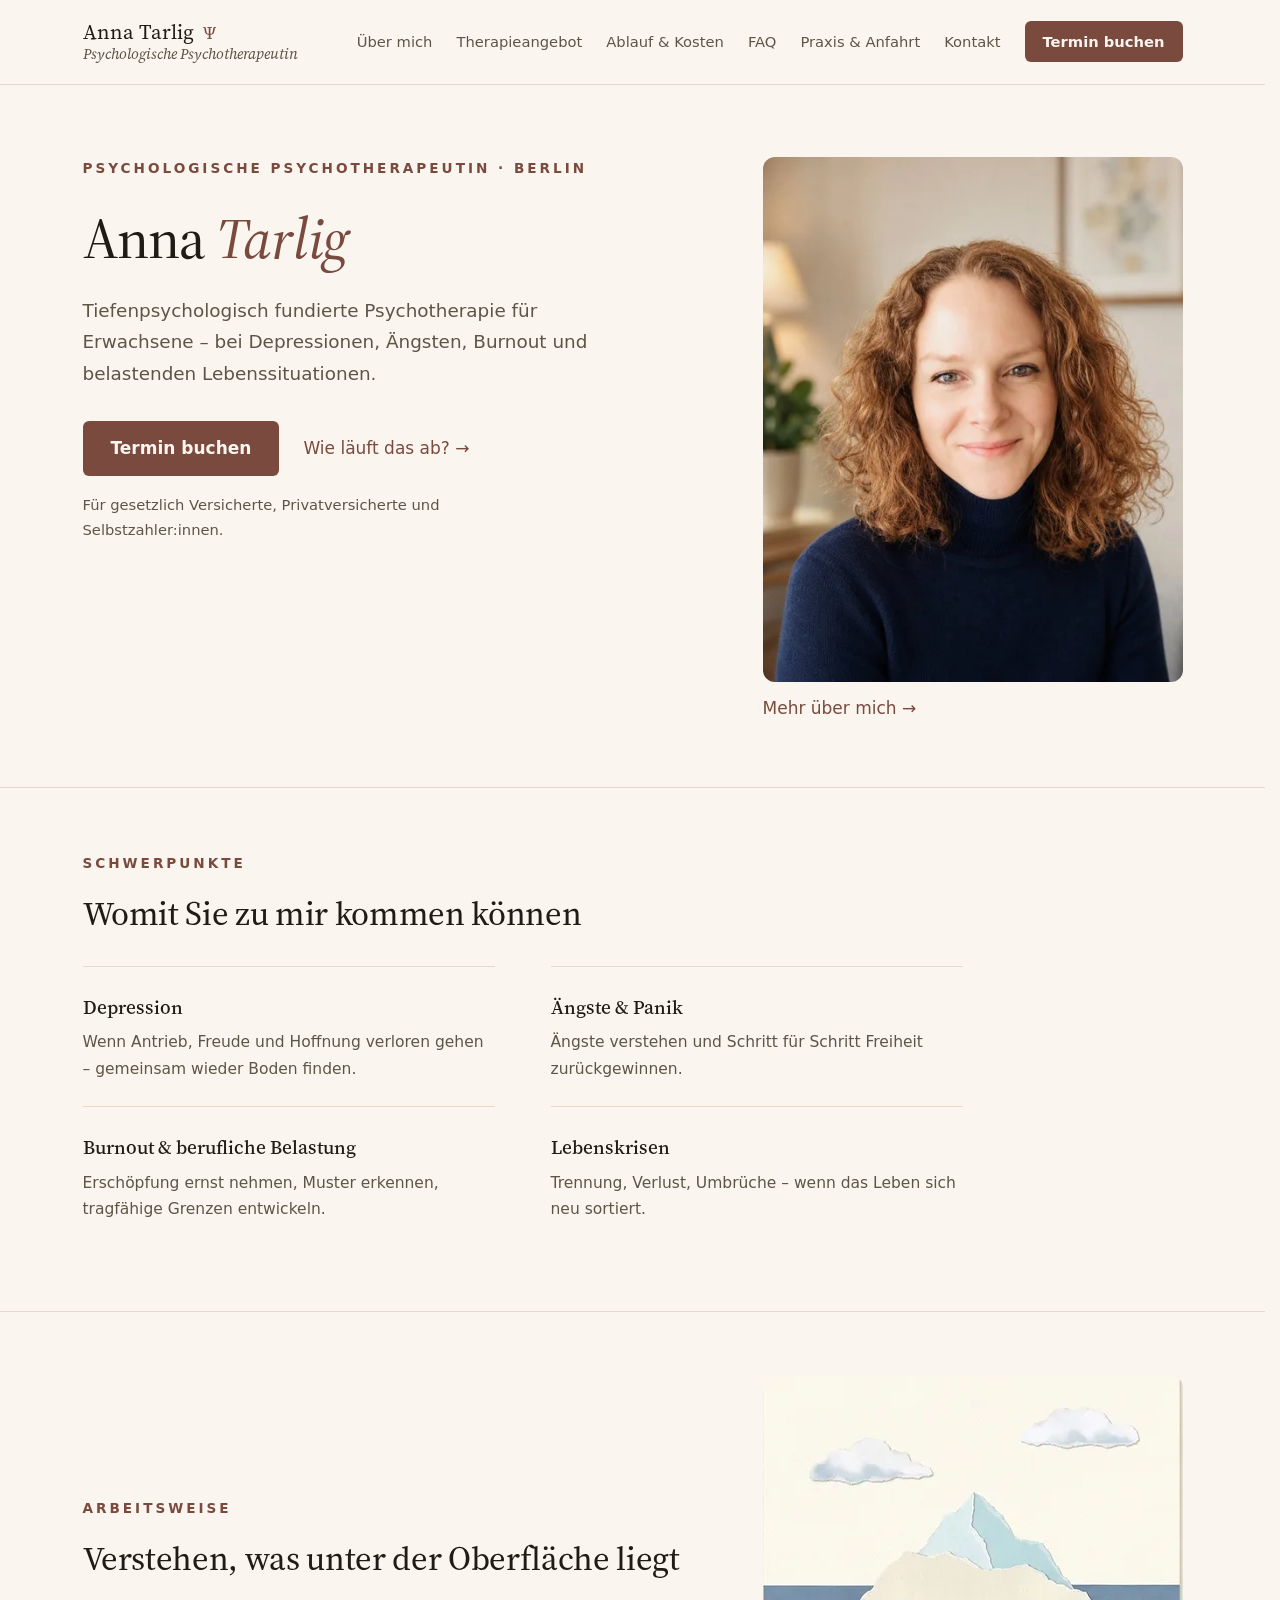
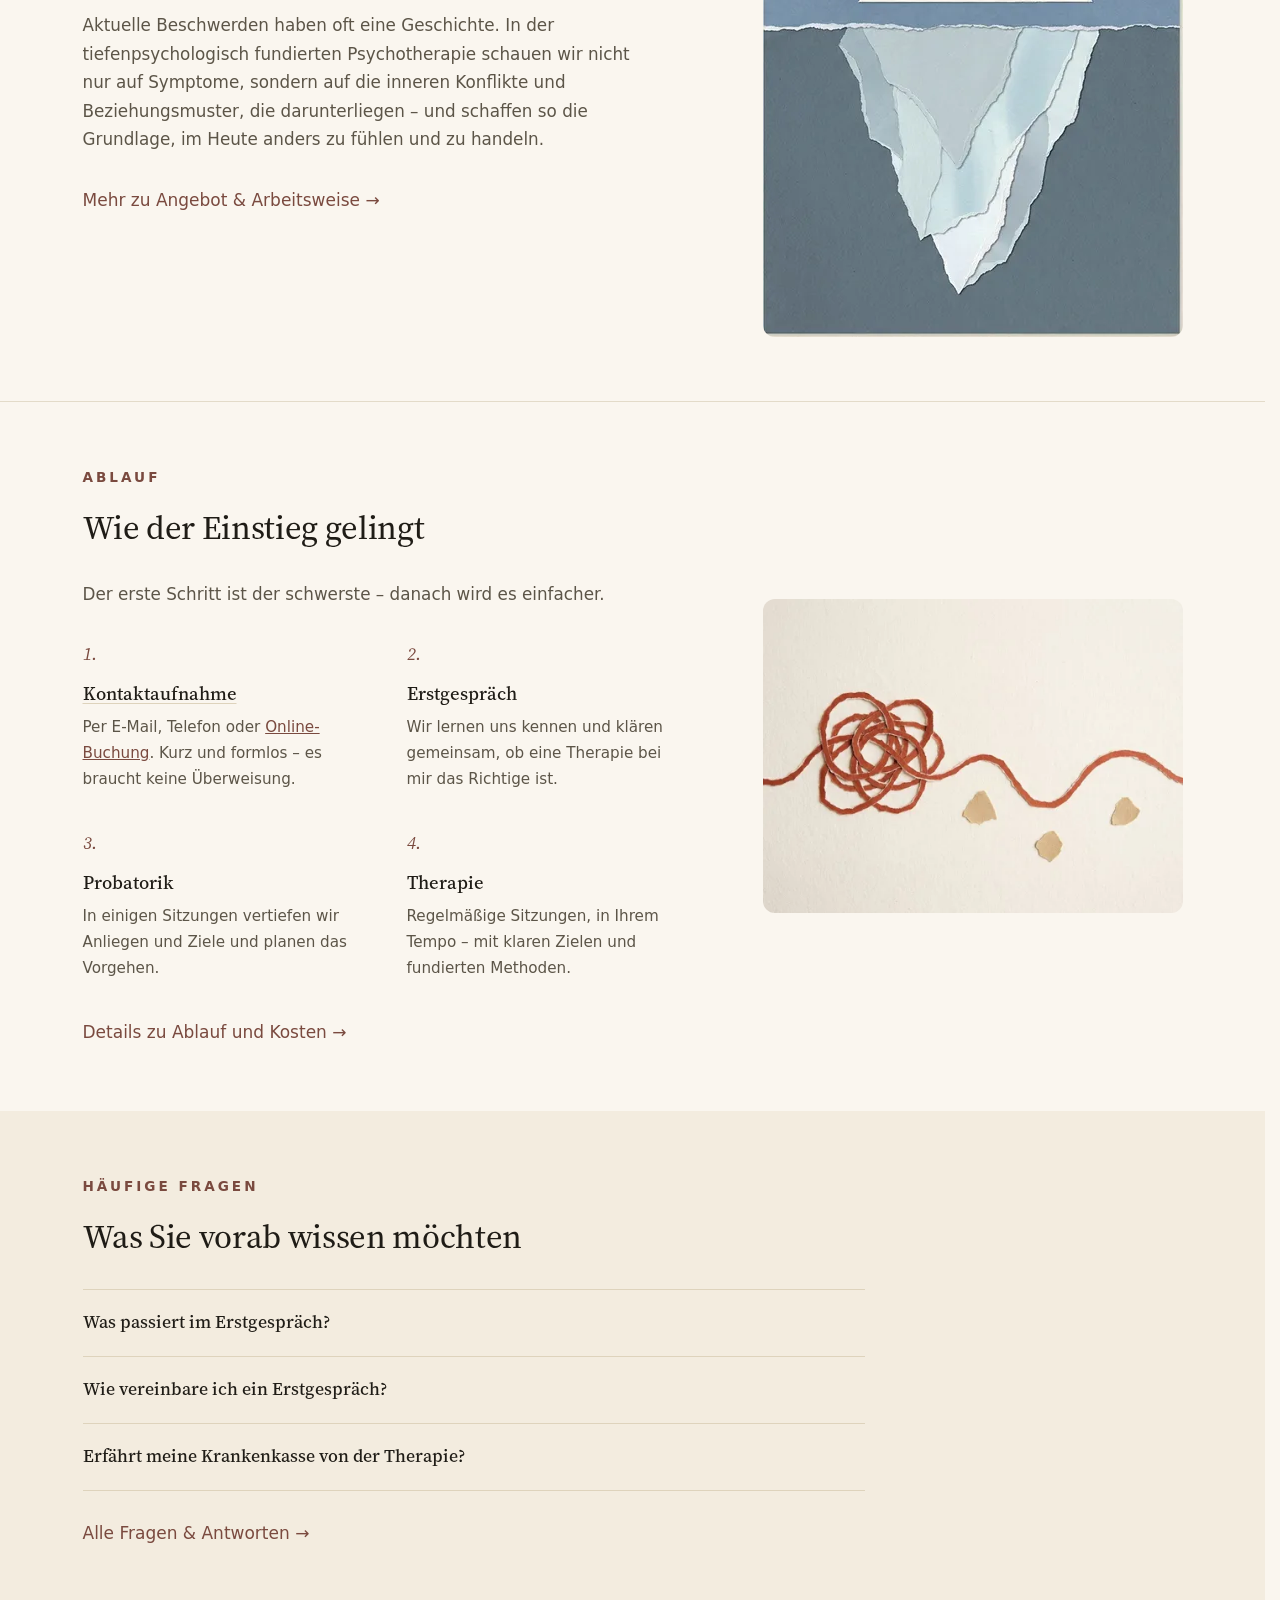
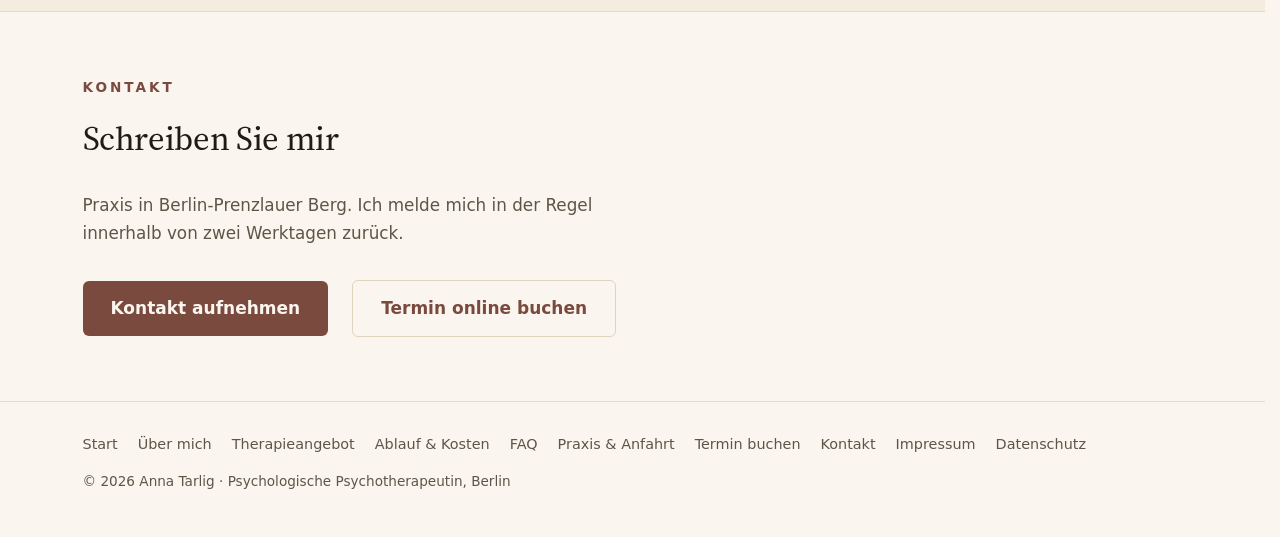
==== commit adbedb4a: "Deploy 0ea36804e6c0933c7dac0c2149221bd99bff6e1c pragmat1c1/annatarlig-de@0ea36804e6c0933c7dac0c21492" ====
--- a/index.html
+++ b/index.html
@@ -14,15 +14,17 @@
             stelle Fragen und gebe eine erste Einschätzung. Am Ende besprechen wir, ob
             und wie es weitergehen kann – mit dem Erstgespräch verpflichten Sie sich zu
             nichts.
-</p> </details> <details> <summary>Bekomme ich kurzfristig einen Termin?</summary> <p>
-Das hängt vom Weg ab. Für die psychotherapeutische Sprechstunde als
-            Kassenleistung vermittelt die Terminservicestelle (116&nbsp;117) Termine –
-            in der Regel innerhalb von vier Wochen. Ein privat finanziertes Erstgespräch
-            können Sie direkt online buchen.
+</p> </details> <details> <summary>Wie vereinbare ich ein Erstgespräch?</summary> <p>
+Das hängt von Ihrer Versicherung ab. Termine für die psychotherapeutische
+            Sprechstunde als Kassenleistung finden Sie über die Terminservicestelle
+            (116&nbsp;117) – oder Sie melden sich direkt bei mir. Ein privat
+            finanziertes Erstgespräch können Sie online buchen.
 </p> </details> <details> <summary>Erfährt meine Krankenkasse von der Therapie?</summary> <p>
-Nicht, wenn Sie die Therapie selbst zahlen. Es entsteht kein Eintrag bei Ihrer
-            Krankenkasse und keine Diagnose in Ihrer Versichertenakte.
+Bei reiner Selbstzahlung erfolgt keine Abrechnung und keine
+            Diagnoseübermittlung an Ihre Krankenkasse. Die gesetzlich vorgeschriebene
+            Behandlungsdokumentation in der Praxis bleibt davon unberührt – sie
+            unterliegt der Schweigepflicht.
 </p> </details> </div> <p style="margin: 28px 0 0;"> <a class="link-arrow" href="/faq">Alle Fragen &amp; Antworten →</a> </p> </div> </section> <section class="section"> <div class="container"> <p class="eyebrow">Kontakt</p> <h2>Schreiben Sie mir</h2> <p class="section-intro">
 Praxis in Berlin-Prenzlauer Berg. Ich melde mich in der Regel innerhalb von zwei
         Werktagen zurück.
-</p> <div class="btn-row"> <a class="btn btn-primary" href="/kontakt">Kontakt aufnehmen</a> <a class="btn btn-ghost" href="/termin">Termin online buchen</a> </div> </div> </section>  </main> <footer class="footer"> <div class="container footer-inner"> <nav class="footer-links" aria-label="Seitenübersicht"> <a href="/">Start</a> <a href="/ueber-mich">Über mich</a> <a href="/therapieangebot">Therapieangebot</a> <a href="/ablauf-und-kosten">Ablauf &amp; Kosten</a> <a href="/faq">FAQ</a> <a href="/anfahrt">Praxis &amp; Anfahrt</a> <a href="/termin">Termin buchen</a> <a href="/kontakt">Kontakt</a> <a href="/impressum">Impressum</a> <a href="/datenschutz">Datenschutz</a> </nav> <span class="footer-copy">&copy; 2026 Anna Tarlig · Psychologische Psychotherapeutin, Berlin</span> </div> </footer> <div id="cc-cfg" data-ads-id="AW-18309544416" hidden></div> <script type="module" src="/_astro/CookieConsent.astro_astro_type_script_index_0_lang.sGnKmy7C.js"></script> </body></html>+</p> <div class="btn-row"> <a class="btn btn-primary" href="/kontakt">Kontakt aufnehmen</a> <a class="btn btn-ghost" href="/termin">Termin online buchen</a> </div> </div> </section>  </main> <footer class="footer"> <div class="container footer-inner"> <nav class="footer-links" aria-label="Seitenübersicht"> <a href="/">Start</a> <a href="/ueber-mich">Über mich</a> <a href="/therapieangebot">Therapieangebot</a> <a href="/ablauf-und-kosten">Ablauf &amp; Kosten</a> <a href="/faq">FAQ</a> <a href="/anfahrt">Praxis &amp; Anfahrt</a> <a href="/termin">Termin buchen</a> <a href="/kontakt">Kontakt</a> <a href="/impressum">Impressum</a> <a href="/datenschutz">Datenschutz</a> </nav> <span class="footer-copy">&copy; 2026 Anna Tarlig · Psychologische Psychotherapeutin, Berlin</span> </div> </footer> <div id="cc-cfg" data-ads-id="AW-18309544416" hidden></div> <script type="module" src="/_astro/CookieConsent.astro_astro_type_script_index_0_lang.CnT59-5z.js"></script> </body></html>
